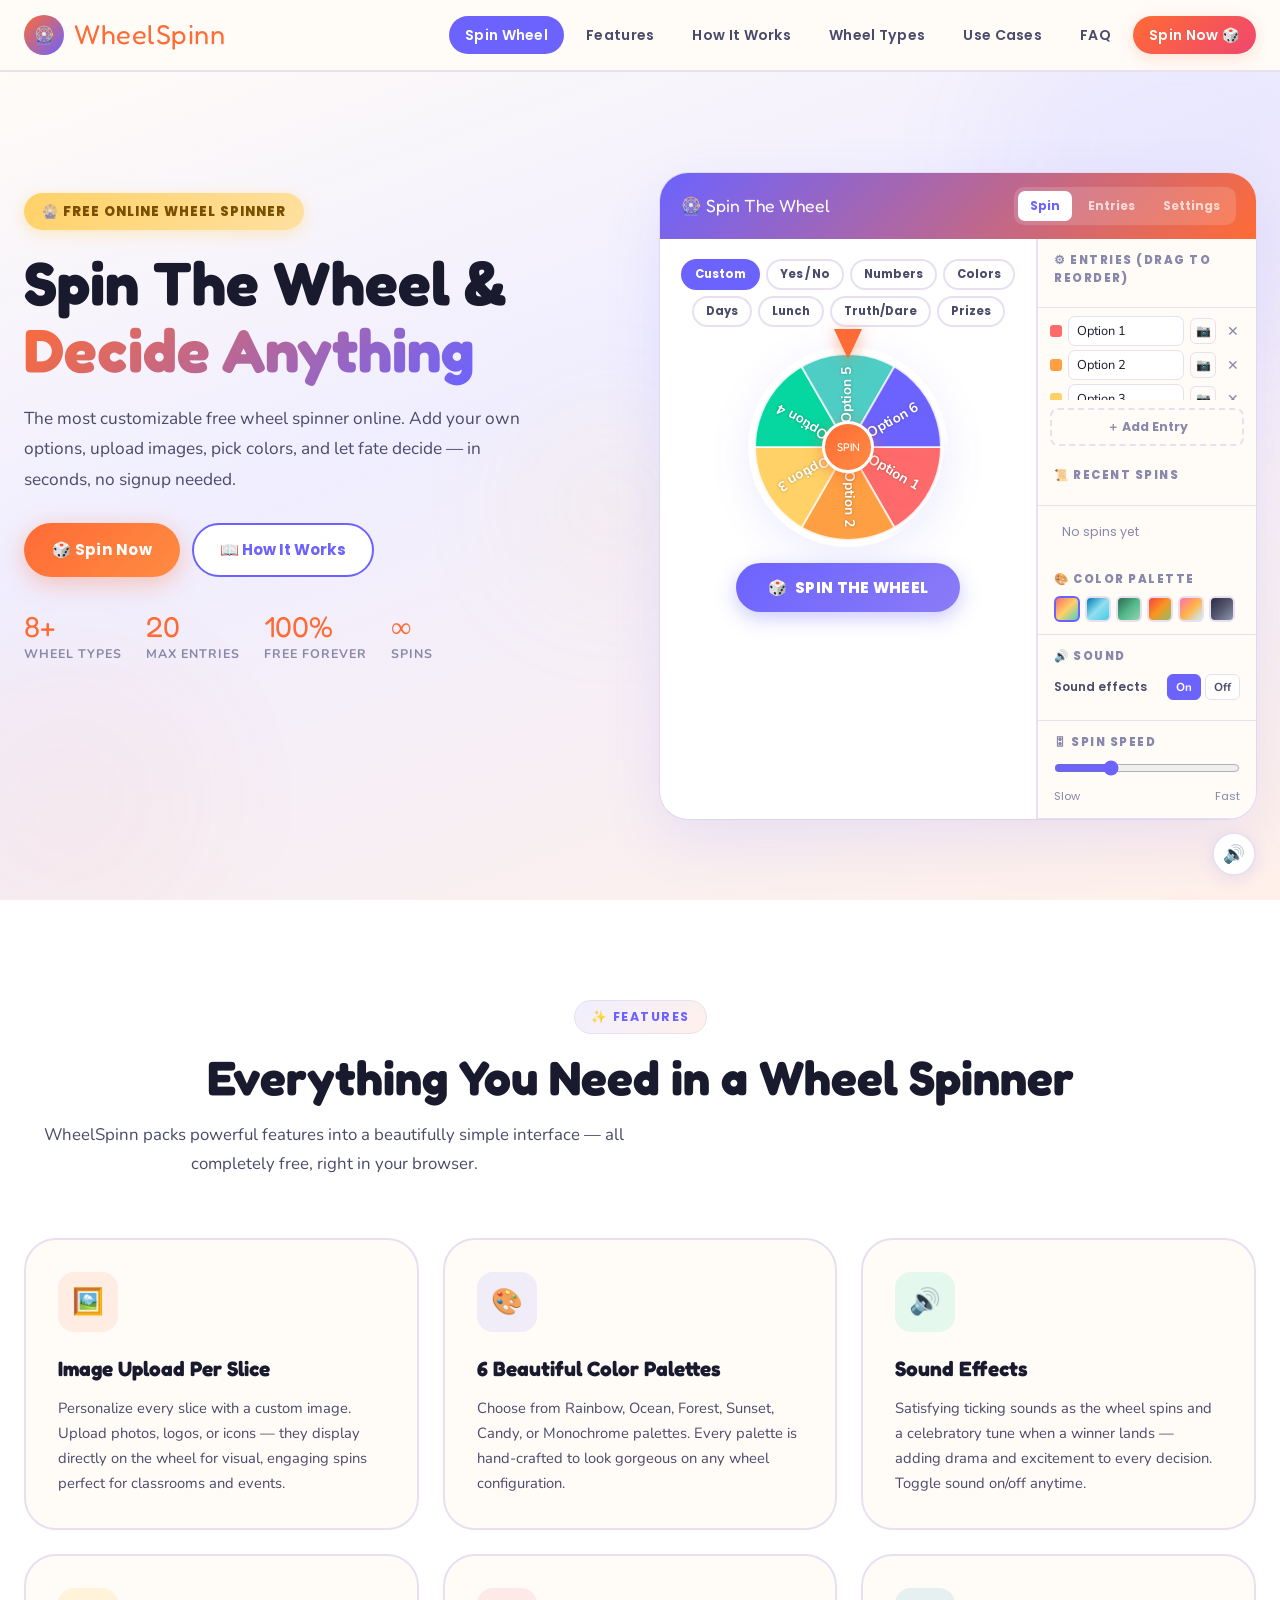
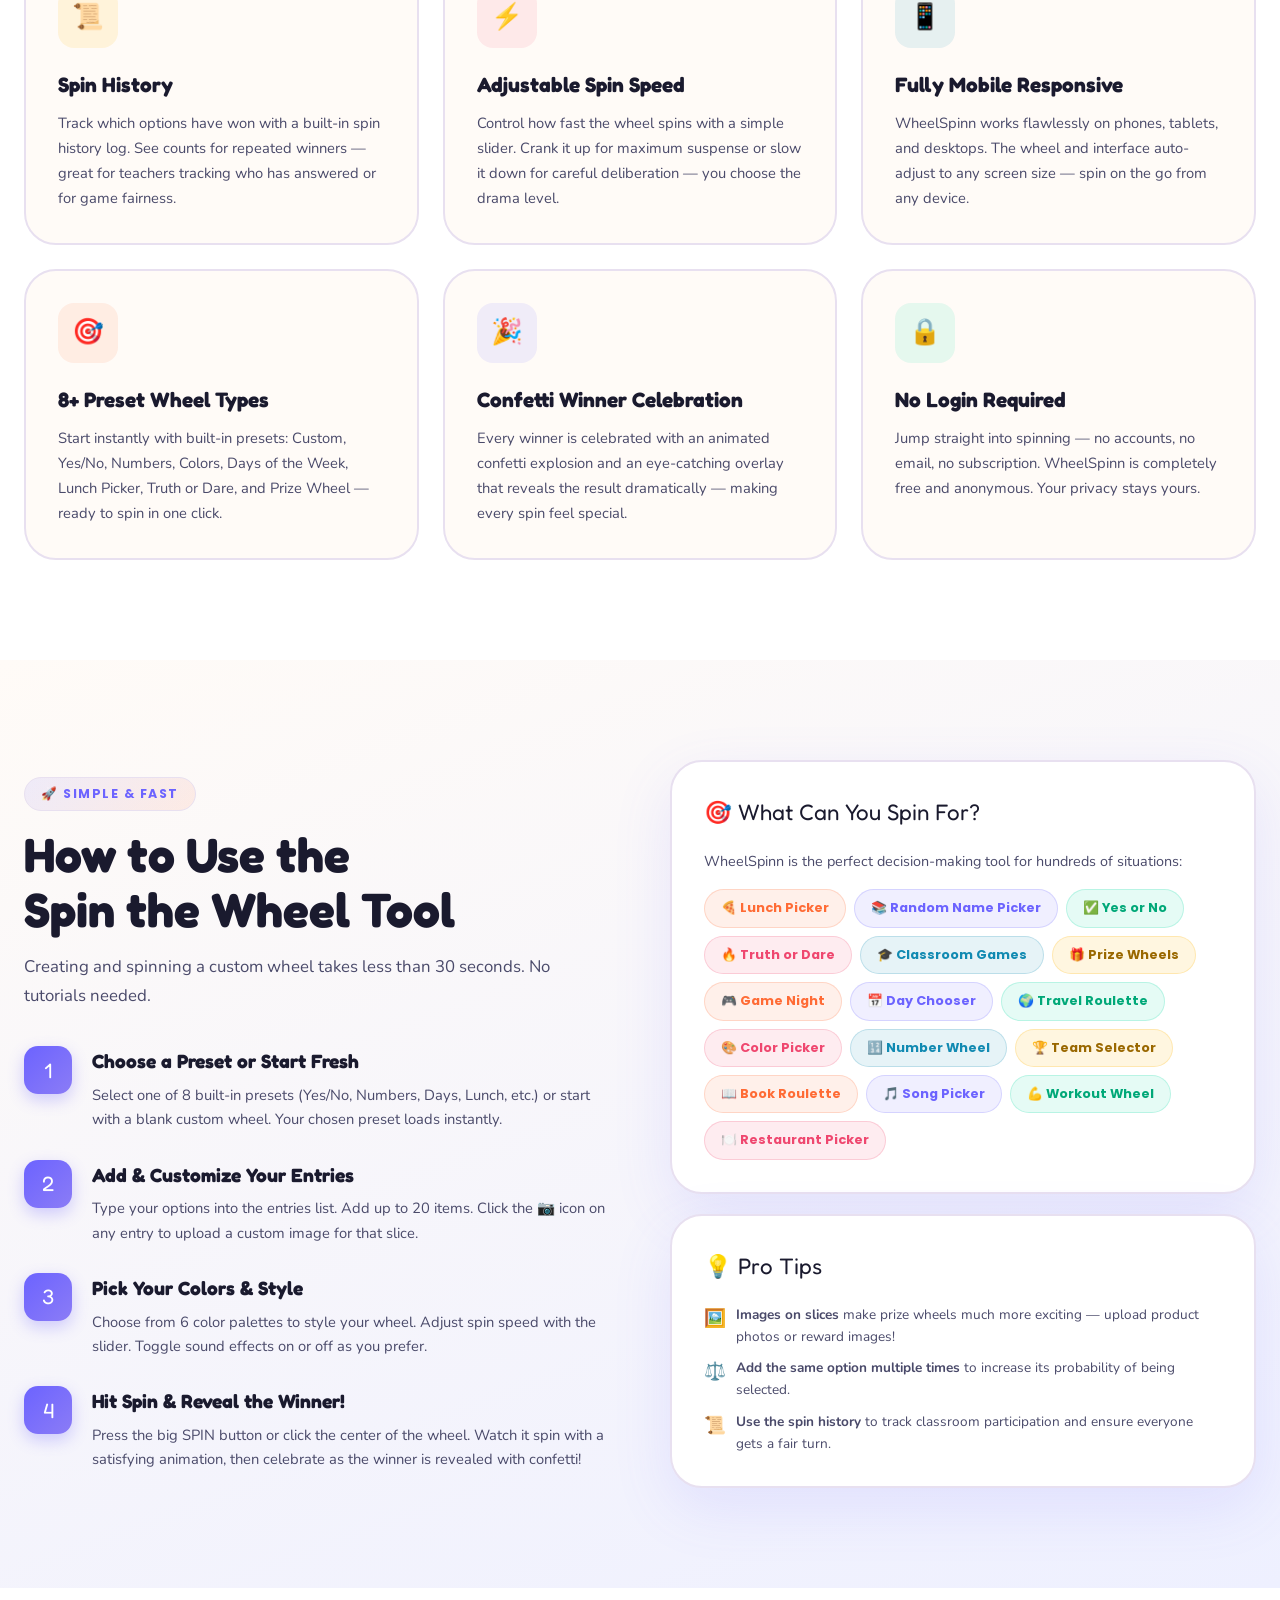
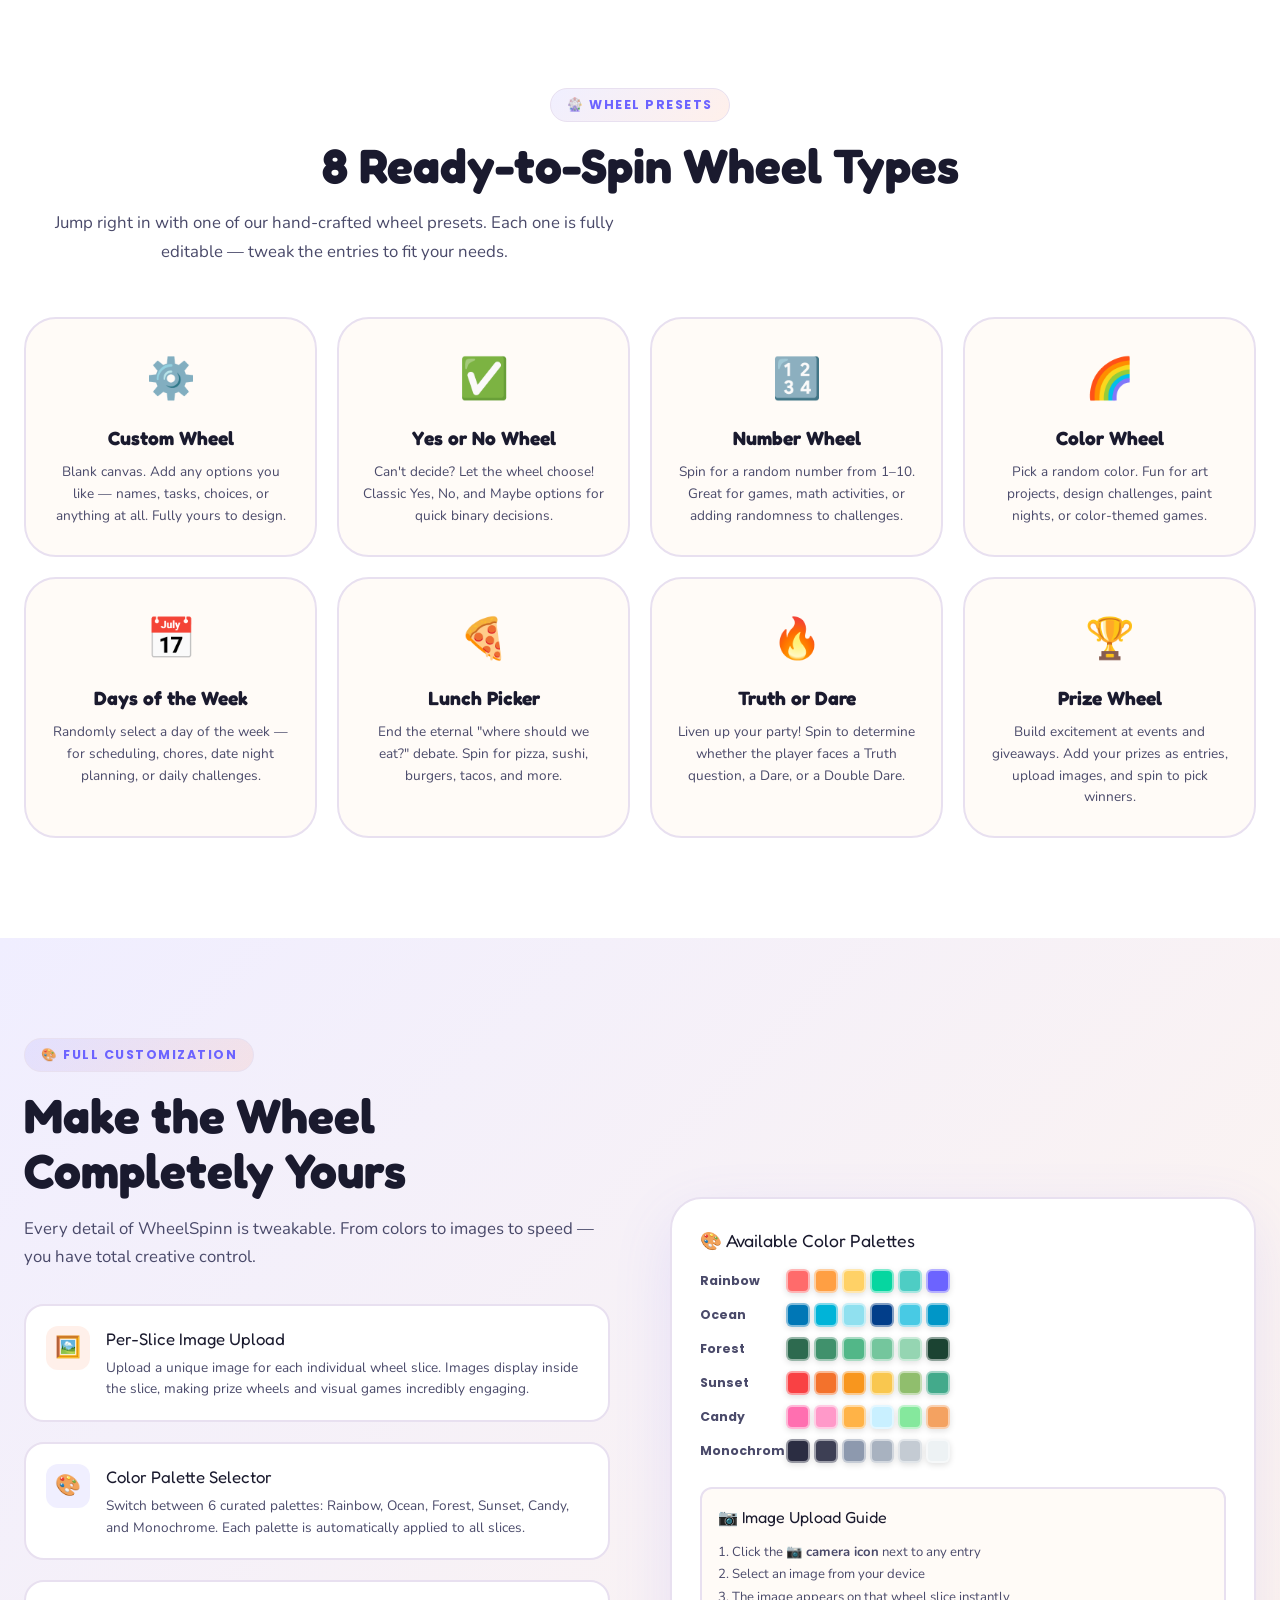
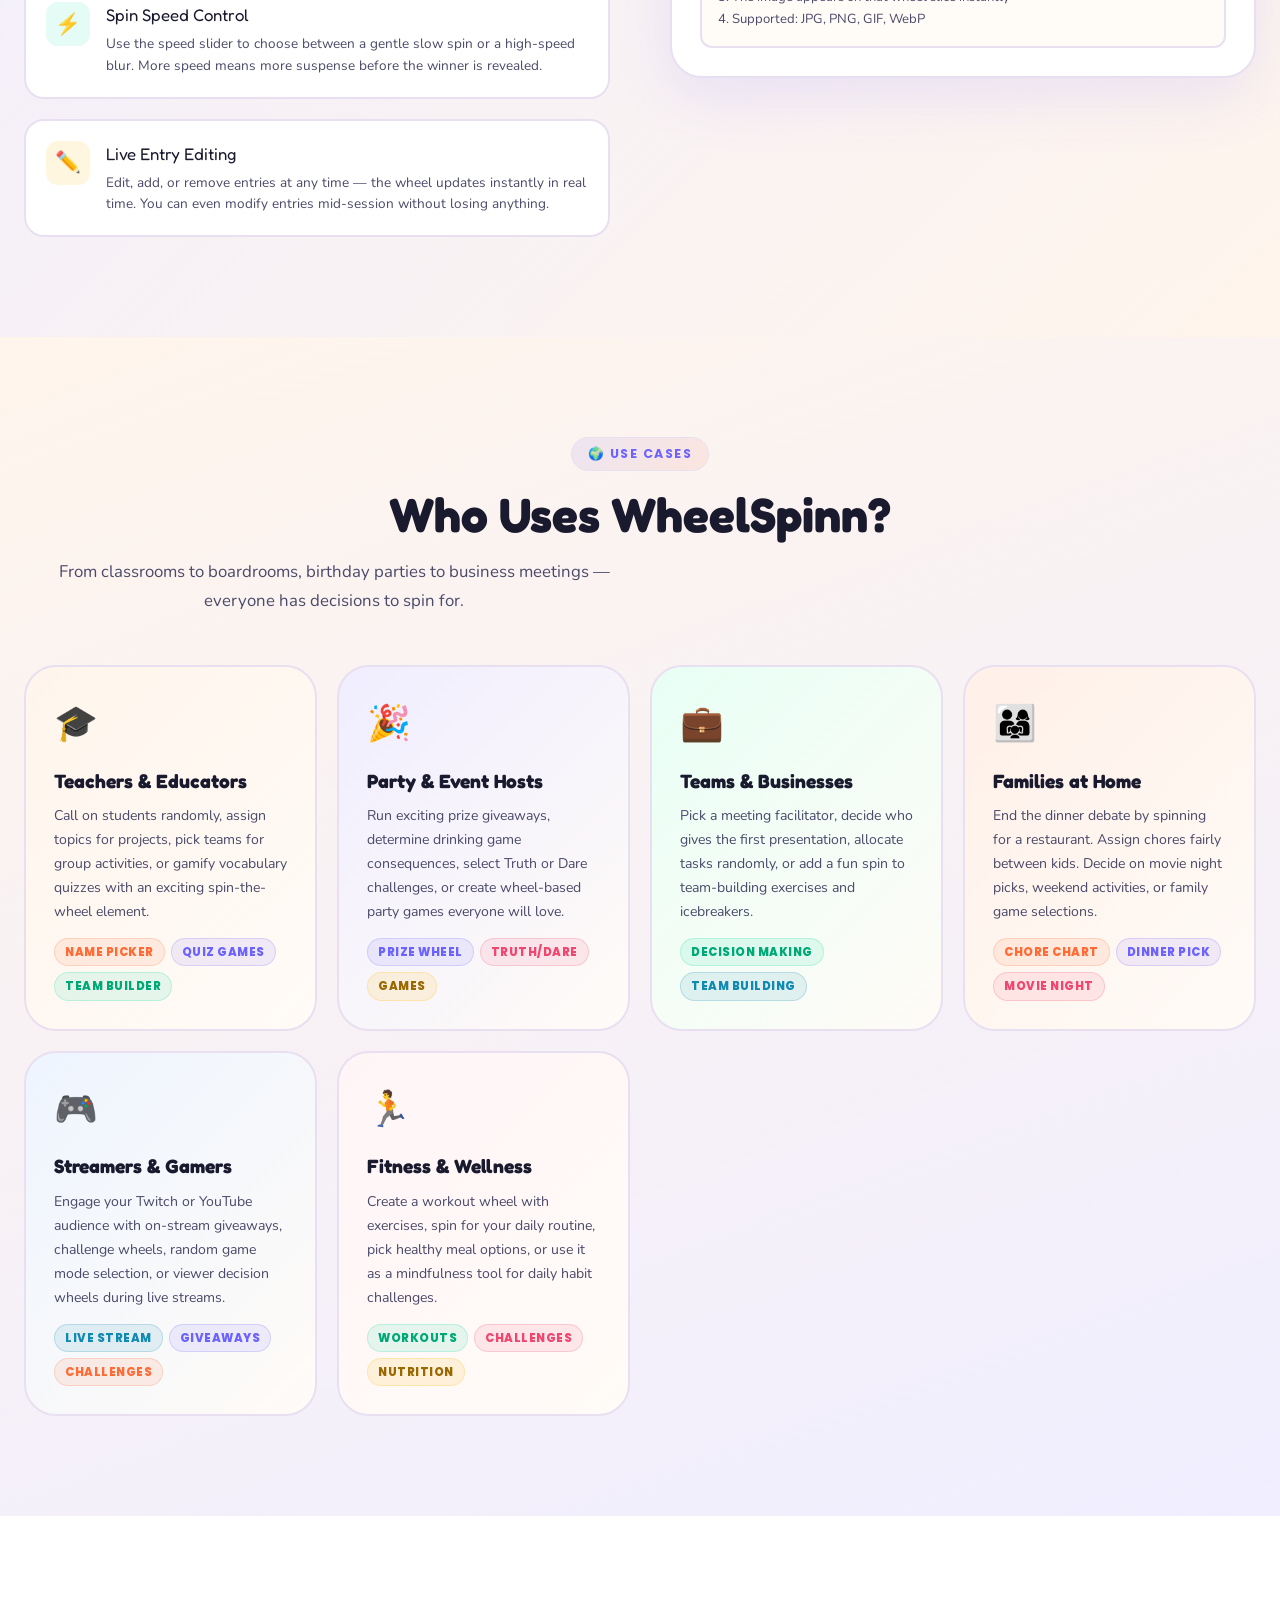
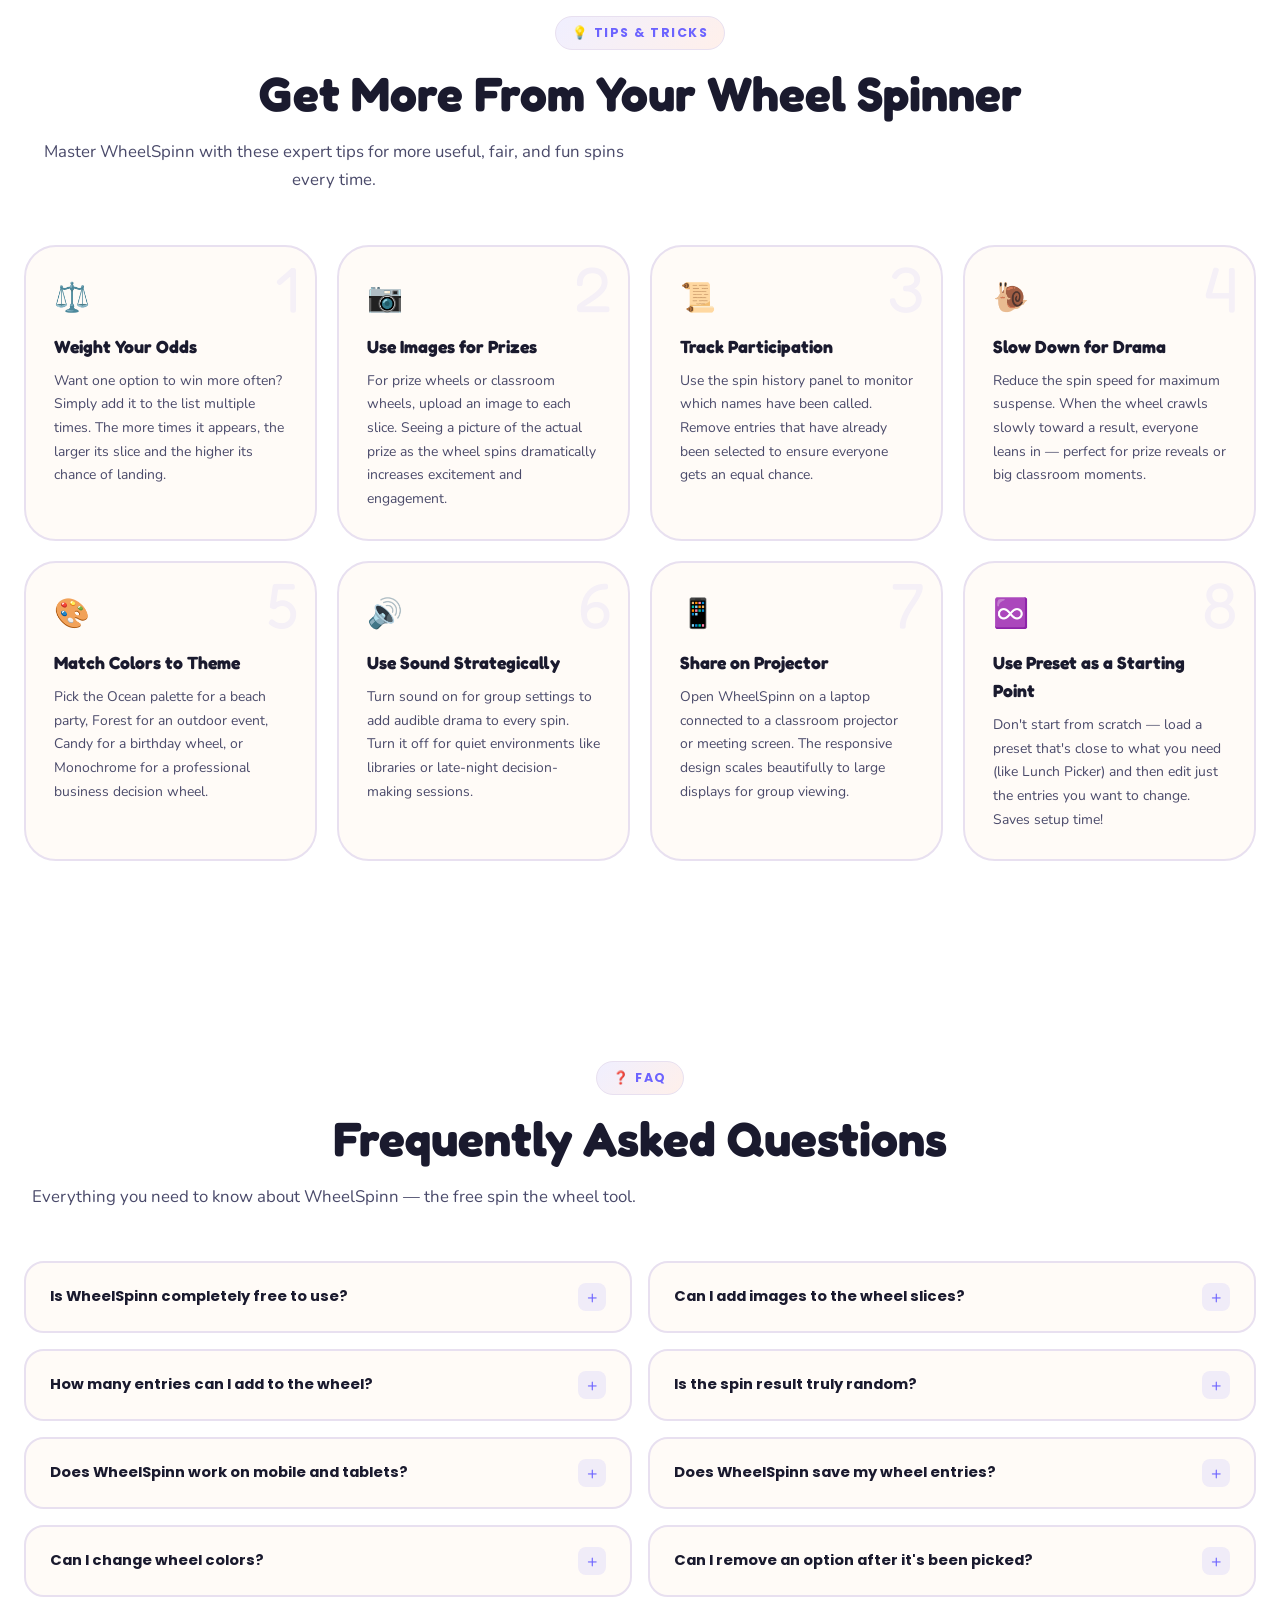
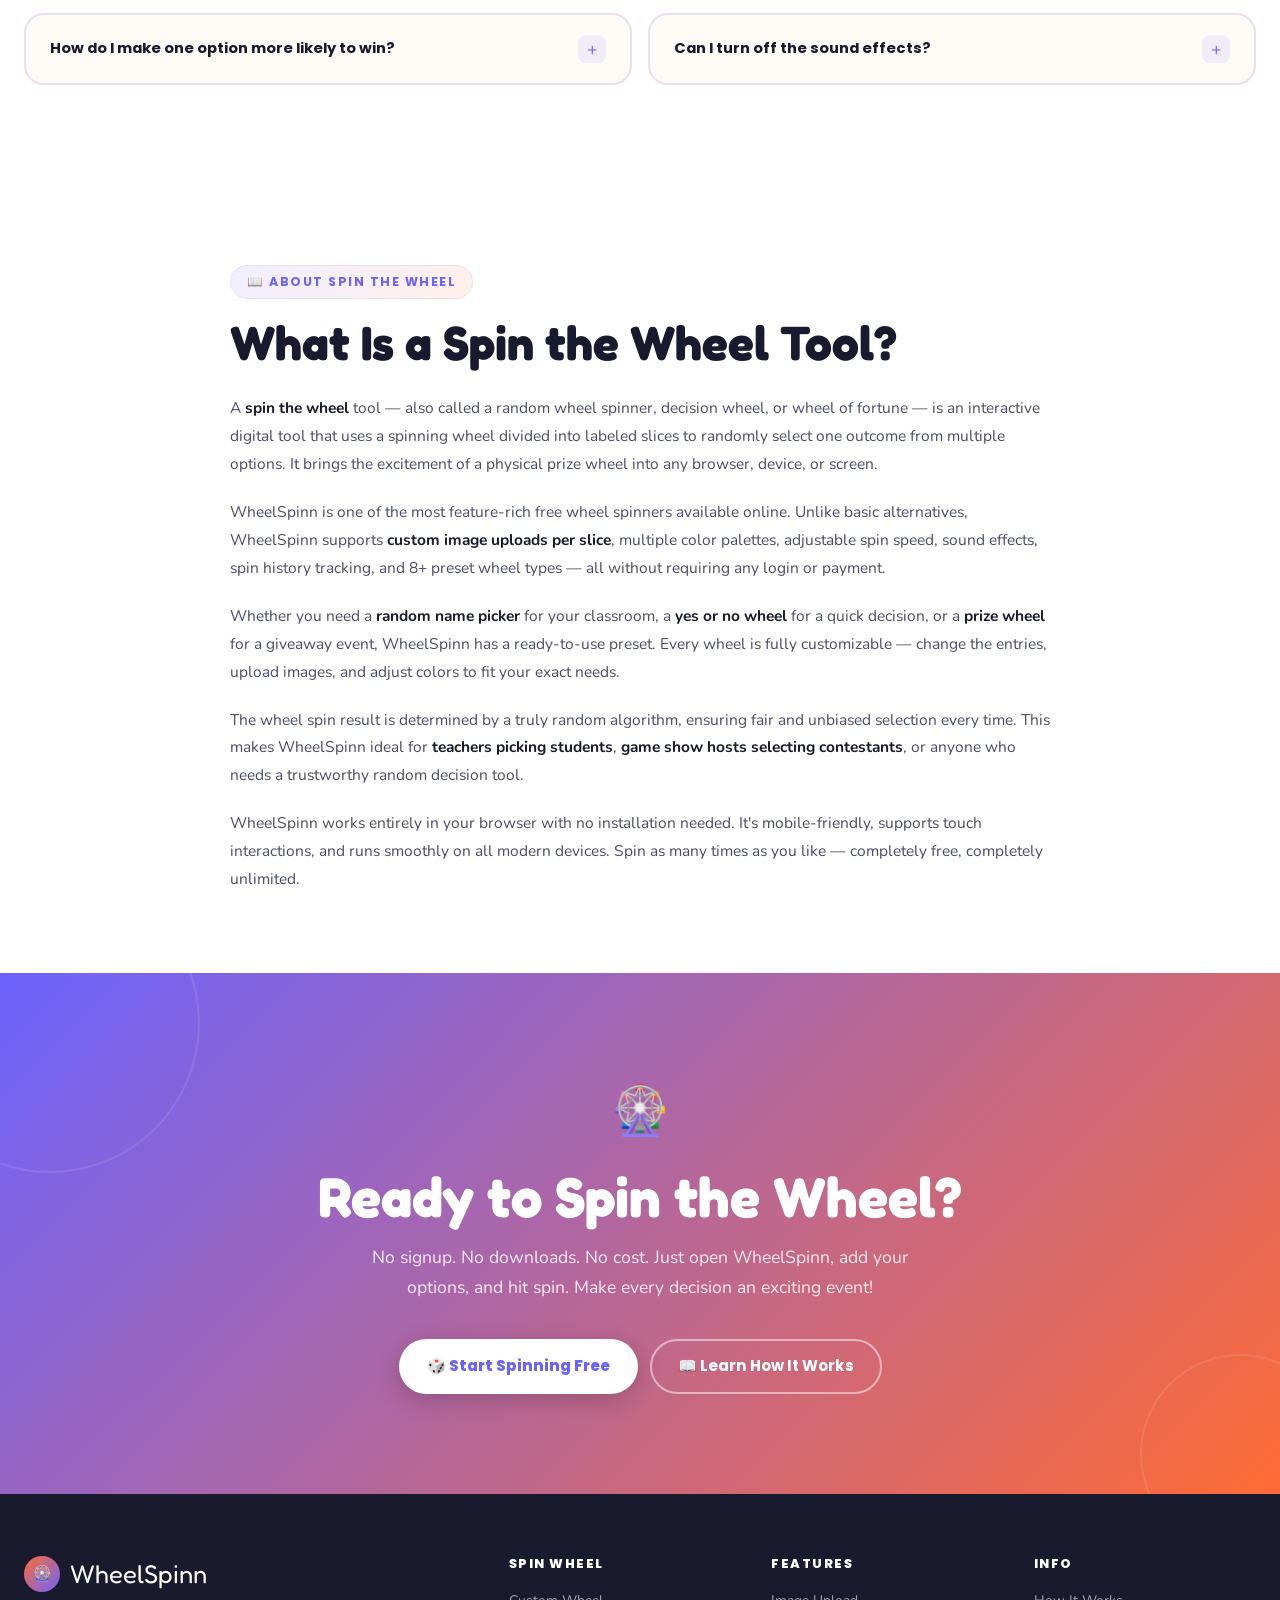
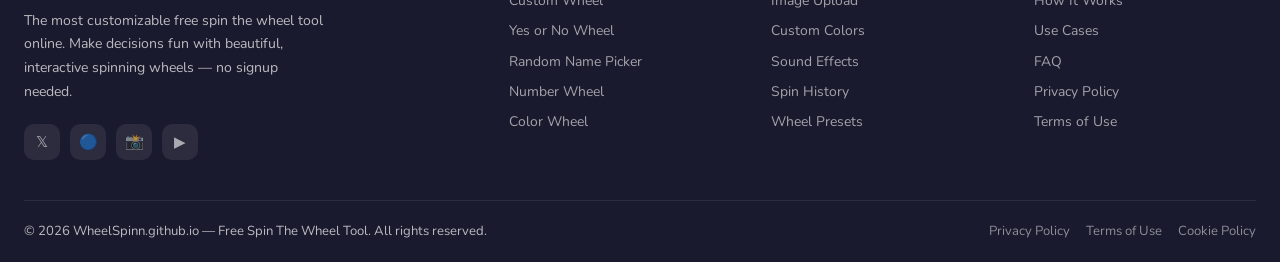
==== index.html @ 9c1e988e "Add files via upload" ====
<!DOCTYPE html>
<html lang="en">
<head>
  <meta charset="UTF-8">
  <meta name="viewport" content="width=device-width, initial-scale=1.0">
  <title>Spin The Wheel — Free Online Random Wheel Spinner | WheelSpinn</title>
  <meta name="description" content="WheelSpinn is a free, fully customizable spin the wheel tool. Create custom spinning wheels with images, colors, and sounds. Perfect for random name pickers, yes/no wheels, classroom activities, and decision-making.">
  <meta name="keywords" content="spin the wheel, wheel spinner, random wheel, name picker, yes or no wheel, random picker, spinning wheel, decision wheel, prize wheel, random name generator, wheel of fortune, spin wheel online free">
  <meta name="robots" content="index, follow">
  <meta name="author" content="WheelSpinn">
  <link rel="canonical" href="https://wheelspinn.github.io/">

  <!-- Open Graph -->
  <meta property="og:type" content="website">
  <meta property="og:url" content="https://wheelspinn.github.io/">
  <meta property="og:title" content="Spin The Wheel — Free Online Random Wheel Spinner">
  <meta property="og:description" content="Free customizable spin the wheel tool. Add names, options, images. Perfect for classroom games, prizes, decisions, and more!">
  <meta property="og:site_name" content="WheelSpinn">

  <!-- Twitter Card -->
  <meta name="twitter:card" content="summary_large_image">
  <meta name="twitter:title" content="Spin The Wheel — Free Online Random Wheel Spinner">
  <meta name="twitter:description" content="Free customizable spin the wheel tool. Add names, options, images. Perfect for classroom games, prizes, decisions, and more!">

  <!-- Schema Markup -->
  <script type="application/ld+json">
  {
    "@context": "https://schema.org",
    "@type": "WebApplication",
    "name": "WheelSpinn — Spin The Wheel",
    "url": "https://wheelspinn.github.io/",
    "description": "Free online customizable spin the wheel tool for random decisions, name picking, classroom games, and prize giveaways.",
    "applicationCategory": "UtilityApplication",
    "operatingSystem": "Any",
    "offers": {
      "@type": "Offer",
      "price": "0",
      "priceCurrency": "USD"
    },
    "featureList": [
      "Custom wheel entries",
      "Image upload for slices",
      "Multiple color palettes",
      "Sound effects",
      "Spin history",
      "Multiple wheel presets",
      "Mobile compatible",
      "No signup required"
    ],
    "browserRequirements": "Requires JavaScript",
    "screenshot": "https://wheelspinn.github.io/screenshot.png"
  }
  </script>
  <script type="application/ld+json">
  {
    "@context": "https://schema.org",
    "@type": "FAQPage",
    "mainEntity": [
      {
        "@type": "Question",
        "name": "Is WheelSpinn completely free to use?",
        "acceptedAnswer": {
          "@type": "Answer",
          "text": "Yes! WheelSpinn is 100% free with no sign-up, no downloads, and no hidden charges. Use it as many times as you like directly in your browser."
        }
      },
      {
        "@type": "Question",
        "name": "Can I add images to the wheel slices?",
        "acceptedAnswer": {
          "@type": "Answer",
          "text": "Absolutely. Each wheel slice supports a custom image upload. Click the camera icon next to any entry to upload a photo or icon that will appear on that slice."
        }
      },
      {
        "@type": "Question",
        "name": "How many entries can I add to the wheel?",
        "acceptedAnswer": {
          "@type": "Answer",
          "text": "You can add up to 20 entries per wheel. Each entry can have its own text label and image."
        }
      },
      {
        "@type": "Question",
        "name": "Is the spin result truly random?",
        "acceptedAnswer": {
          "@type": "Answer",
          "text": "Yes. WheelSpinn uses JavaScript's Math.random() function to select a winner each spin, ensuring fair and unbiased results every time."
        }
      },
      {
        "@type": "Question",
        "name": "Can I use WheelSpinn on mobile?",
        "acceptedAnswer": {
          "@type": "Answer",
          "text": "Yes, WheelSpinn is fully responsive and works great on smartphones and tablets as well as desktop browsers."
        }
      },
      {
        "@type": "Question",
        "name": "Does WheelSpinn save my wheel entries?",
        "acceptedAnswer": {
          "@type": "Answer",
          "text": "Your entries are kept for the current session. Refreshing the page resets to the default entries. We plan to add local storage saving soon."
        }
      }
    ]
  }
  </script>
  <script type="application/ld+json">
  {
    "@context": "https://schema.org",
    "@type": "Organization",
    "name": "WheelSpinn",
    "url": "https://wheelspinn.github.io/",
    "logo": "https://wheelspinn.github.io/favicon.ico",
    "sameAs": []
  }
  </script>

  <link rel="preconnect" href="https://fonts.googleapis.com">
  <link rel="preconnect" href="https://fonts.gstatic.com" crossorigin>
  <link rel="stylesheet" href="css/style.css">
</head>
<body>

<!-- ===== HEADER ===== -->
<header id="site-header"></header>

<!-- ===== MAIN ===== -->
<main>

  <!-- ═══════════════════════════════════════════════
       SECTION 1: HERO — Live Wheel Spinner App
  ══════════════════════════════════════════════════ -->
  <section id="hero" aria-label="Spin the Wheel Application">
    <!-- Background blobs -->
    <div class="blob" style="width:400px;height:400px;background:rgba(108,99,255,0.15);top:-100px;right:-100px;animation-duration:10s"></div>
    <div class="blob" style="width:300px;height:300px;background:rgba(255,107,53,0.12);bottom:-50px;left:-80px;animation-duration:12s;animation-delay:2s"></div>
    <div class="blob" style="width:200px;height:200px;background:rgba(255,209,102,0.2);top:40%;left:40%;animation-duration:9s;animation-delay:1s"></div>

    <div class="hero-inner">
      <!-- Left: Text -->
      <div class="hero-text">
        <div class="hero-badge">🎡 Free Online Wheel Spinner</div>
        <h1 class="hero-title">
          Spin The Wheel &<br>
          <span>Decide Anything</span>
        </h1>
        <p class="hero-desc">
          The most customizable free wheel spinner online. Add your own options, upload images, pick colors, and let fate decide — in seconds, no signup needed.
        </p>
        <div class="hero-btns">
          <a href="#hero" class="btn-primary" onclick="document.getElementById('spin-btn').click();return false;">
            🎲 Spin Now
          </a>
          <a href="#how-it-works" class="btn-secondary">
            📖 How It Works
          </a>
        </div>
        <div class="hero-stats">
          <div class="stat-item">
            <div class="stat-num">8+</div>
            <div class="stat-label">Wheel Types</div>
          </div>
          <div class="stat-item">
            <div class="stat-num">20</div>
            <div class="stat-label">Max Entries</div>
          </div>
          <div class="stat-item">
            <div class="stat-num">100%</div>
            <div class="stat-label">Free Forever</div>
          </div>
          <div class="stat-item">
            <div class="stat-num">∞</div>
            <div class="stat-label">Spins</div>
          </div>
        </div>
      </div>

      <!-- Right: Wheel App -->
      <div class="hero-app" style="position:relative">
        <div id="wheel-app"></div>
      </div>
    </div>
  </section>

  <!-- ═══════════════════════════════════════════════
       SECTION 2: FEATURES
  ══════════════════════════════════════════════════ -->
  <section id="features" aria-labelledby="features-title">
    <div class="container">
      <div class="features-header">
        <div class="section-label">✨ Features</div>
        <h2 class="section-title" id="features-title">Everything You Need in a Wheel Spinner</h2>
        <p class="section-sub">WheelSpinn packs powerful features into a beautifully simple interface — all completely free, right in your browser.</p>
      </div>

      <div class="features-grid">
        <div class="feature-card reveal">
          <div class="feature-icon" style="background:rgba(255,107,53,0.1)">🖼️</div>
          <h3 class="feature-title">Image Upload Per Slice</h3>
          <p class="feature-desc">Personalize every slice with a custom image. Upload photos, logos, or icons — they display directly on the wheel for visual, engaging spins perfect for classrooms and events.</p>
        </div>
        <div class="feature-card reveal" style="transition-delay:0.08s">
          <div class="feature-icon" style="background:rgba(108,99,255,0.1)">🎨</div>
          <h3 class="feature-title">6 Beautiful Color Palettes</h3>
          <p class="feature-desc">Choose from Rainbow, Ocean, Forest, Sunset, Candy, or Monochrome palettes. Every palette is hand-crafted to look gorgeous on any wheel configuration.</p>
        </div>
        <div class="feature-card reveal" style="transition-delay:0.16s">
          <div class="feature-icon" style="background:rgba(6,214,160,0.1)">🔊</div>
          <h3 class="feature-title">Sound Effects</h3>
          <p class="feature-desc">Satisfying ticking sounds as the wheel spins and a celebratory tune when a winner lands — adding drama and excitement to every decision. Toggle sound on/off anytime.</p>
        </div>
        <div class="feature-card reveal" style="transition-delay:0.24s">
          <div class="feature-icon" style="background:rgba(255,209,102,0.2)">📜</div>
          <h3 class="feature-title">Spin History</h3>
          <p class="feature-desc">Track which options have won with a built-in spin history log. See counts for repeated winners — great for teachers tracking who has answered or for game fairness.</p>
        </div>
        <div class="feature-card reveal" style="transition-delay:0.32s">
          <div class="feature-icon" style="background:rgba(239,71,111,0.1)">⚡</div>
          <h3 class="feature-title">Adjustable Spin Speed</h3>
          <p class="feature-desc">Control how fast the wheel spins with a simple slider. Crank it up for maximum suspense or slow it down for careful deliberation — you choose the drama level.</p>
        </div>
        <div class="feature-card reveal" style="transition-delay:0.40s">
          <div class="feature-icon" style="background:rgba(17,138,178,0.1)">📱</div>
          <h3 class="feature-title">Fully Mobile Responsive</h3>
          <p class="feature-desc">WheelSpinn works flawlessly on phones, tablets, and desktops. The wheel and interface auto-adjust to any screen size — spin on the go from any device.</p>
        </div>
        <div class="feature-card reveal" style="transition-delay:0.48s">
          <div class="feature-icon" style="background:rgba(255,107,53,0.1)">🎯</div>
          <h3 class="feature-title">8+ Preset Wheel Types</h3>
          <p class="feature-desc">Start instantly with built-in presets: Custom, Yes/No, Numbers, Colors, Days of the Week, Lunch Picker, Truth or Dare, and Prize Wheel — ready to spin in one click.</p>
        </div>
        <div class="feature-card reveal" style="transition-delay:0.56s">
          <div class="feature-icon" style="background:rgba(108,99,255,0.1)">🎉</div>
          <h3 class="feature-title">Confetti Winner Celebration</h3>
          <p class="feature-desc">Every winner is celebrated with an animated confetti explosion and an eye-catching overlay that reveals the result dramatically — making every spin feel special.</p>
        </div>
        <div class="feature-card reveal" style="transition-delay:0.64s">
          <div class="feature-icon" style="background:rgba(6,214,160,0.1)">🔒</div>
          <h3 class="feature-title">No Login Required</h3>
          <p class="feature-desc">Jump straight into spinning — no accounts, no email, no subscription. WheelSpinn is completely free and anonymous. Your privacy stays yours.</p>
        </div>
      </div>
    </div>
  </section>

  <!-- ═══════════════════════════════════════════════
       SECTION 3: HOW IT WORKS
  ══════════════════════════════════════════════════ -->
  <section id="how-it-works" aria-labelledby="how-title">
    <div class="container">
      <div class="how-inner">
        <div>
          <div class="section-label">🚀 Simple & Fast</div>
          <h2 class="section-title" id="how-title">How to Use the<br>Spin the Wheel Tool</h2>
          <p class="section-sub" style="margin-bottom:36px">Creating and spinning a custom wheel takes less than 30 seconds. No tutorials needed.</p>

          <div class="steps-list">
            <div class="step-item reveal">
              <div class="step-num">1</div>
              <div class="step-content">
                <h3 class="step-title">Choose a Preset or Start Fresh</h3>
                <p class="step-desc">Select one of 8 built-in presets (Yes/No, Numbers, Days, Lunch, etc.) or start with a blank custom wheel. Your chosen preset loads instantly.</p>
              </div>
            </div>
            <div class="step-item reveal" style="transition-delay:0.1s">
              <div class="step-num">2</div>
              <div class="step-content">
                <h3 class="step-title">Add & Customize Your Entries</h3>
                <p class="step-desc">Type your options into the entries list. Add up to 20 items. Click the 📷 icon on any entry to upload a custom image for that slice.</p>
              </div>
            </div>
            <div class="step-item reveal" style="transition-delay:0.2s">
              <div class="step-num">3</div>
              <div class="step-content">
                <h3 class="step-title">Pick Your Colors & Style</h3>
                <p class="step-desc">Choose from 6 color palettes to style your wheel. Adjust spin speed with the slider. Toggle sound effects on or off as you prefer.</p>
              </div>
            </div>
            <div class="step-item reveal" style="transition-delay:0.3s">
              <div class="step-num">4</div>
              <div class="step-content">
                <h3 class="step-title">Hit Spin & Reveal the Winner!</h3>
                <p class="step-desc">Press the big SPIN button or click the center of the wheel. Watch it spin with a satisfying animation, then celebrate as the winner is revealed with confetti!</p>
              </div>
            </div>
          </div>
        </div>

        <div class="how-visual reveal">
          <div class="how-card">
            <div class="how-card-title">🎯 What Can You Spin For?</div>
            <p style="color:var(--text2);font-size:0.9rem;margin-bottom:16px;line-height:1.6">WheelSpinn is the perfect decision-making tool for hundreds of situations:</p>
            <div class="use-case-chips">
              <span class="chip chip-orange">🍕 Lunch Picker</span>
              <span class="chip chip-purple">📚 Random Name Picker</span>
              <span class="chip chip-green">✅ Yes or No</span>
              <span class="chip chip-red">🔥 Truth or Dare</span>
              <span class="chip chip-blue">🎓 Classroom Games</span>
              <span class="chip chip-yellow">🎁 Prize Wheels</span>
              <span class="chip chip-orange">🎮 Game Night</span>
              <span class="chip chip-purple">📅 Day Chooser</span>
              <span class="chip chip-green">🌍 Travel Roulette</span>
              <span class="chip chip-red">🎨 Color Picker</span>
              <span class="chip chip-blue">🔢 Number Wheel</span>
              <span class="chip chip-yellow">🏆 Team Selector</span>
              <span class="chip chip-orange">📖 Book Roulette</span>
              <span class="chip chip-purple">🎵 Song Picker</span>
              <span class="chip chip-green">💪 Workout Wheel</span>
              <span class="chip chip-red">🍽️ Restaurant Picker</span>
            </div>
          </div>

          <div class="how-card" style="margin-top:20px">
            <div class="how-card-title">💡 Pro Tips</div>
            <div style="display:flex;flex-direction:column;gap:10px">
              <div style="display:flex;gap:10px;align-items:flex-start">
                <span style="font-size:1.1rem">🖼️</span>
                <p style="font-size:0.85rem;color:var(--text2);line-height:1.6"><strong>Images on slices</strong> make prize wheels much more exciting — upload product photos or reward images!</p>
              </div>
              <div style="display:flex;gap:10px;align-items:flex-start">
                <span style="font-size:1.1rem">⚖️</span>
                <p style="font-size:0.85rem;color:var(--text2);line-height:1.6"><strong>Add the same option multiple times</strong> to increase its probability of being selected.</p>
              </div>
              <div style="display:flex;gap:10px;align-items:flex-start">
                <span style="font-size:1.1rem">📜</span>
                <p style="font-size:0.85rem;color:var(--text2);line-height:1.6"><strong>Use the spin history</strong> to track classroom participation and ensure everyone gets a fair turn.</p>
              </div>
            </div>
          </div>
        </div>
      </div>
    </div>
  </section>

  <!-- ═══════════════════════════════════════════════
       SECTION 4: WHEEL TYPES
  ══════════════════════════════════════════════════ -->
  <section id="wheel-types-section" aria-labelledby="wt-title">
    <div class="container">
      <div style="text-align:center;margin-bottom:50px">
        <div class="section-label">🎡 Wheel Presets</div>
        <h2 class="section-title" id="wt-title">8 Ready-to-Spin Wheel Types</h2>
        <p class="section-sub">Jump right in with one of our hand-crafted wheel presets. Each one is fully editable — tweak the entries to fit your needs.</p>
      </div>

      <div class="wheel-types-grid">
        <div class="wheel-type-card reveal" onclick="document.querySelector('[data-preset=custom]').click();window.scrollTo({top:0,behavior:'smooth'})">
          <div class="wt-emoji">⚙️</div>
          <h3 class="wt-name">Custom Wheel</h3>
          <p class="wt-desc">Blank canvas. Add any options you like — names, tasks, choices, or anything at all. Fully yours to design.</p>
        </div>
        <div class="wheel-type-card reveal" style="transition-delay:.07s" onclick="document.querySelector('[data-preset=yesno]').click();window.scrollTo({top:0,behavior:'smooth'})">
          <div class="wt-emoji">✅</div>
          <h3 class="wt-name">Yes or No Wheel</h3>
          <p class="wt-desc">Can't decide? Let the wheel choose! Classic Yes, No, and Maybe options for quick binary decisions.</p>
        </div>
        <div class="wheel-type-card reveal" style="transition-delay:.14s" onclick="document.querySelector('[data-preset=numbers]').click();window.scrollTo({top:0,behavior:'smooth'})">
          <div class="wt-emoji">🔢</div>
          <h3 class="wt-name">Number Wheel</h3>
          <p class="wt-desc">Spin for a random number from 1–10. Great for games, math activities, or adding randomness to challenges.</p>
        </div>
        <div class="wheel-type-card reveal" style="transition-delay:.21s" onclick="document.querySelector('[data-preset=colors]').click();window.scrollTo({top:0,behavior:'smooth'})">
          <div class="wt-emoji">🌈</div>
          <h3 class="wt-name">Color Wheel</h3>
          <p class="wt-desc">Pick a random color. Fun for art projects, design challenges, paint nights, or color-themed games.</p>
        </div>
        <div class="wheel-type-card reveal" style="transition-delay:.28s" onclick="document.querySelector('[data-preset=days]').click();window.scrollTo({top:0,behavior:'smooth'})">
          <div class="wt-emoji">📅</div>
          <h3 class="wt-name">Days of the Week</h3>
          <p class="wt-desc">Randomly select a day of the week — for scheduling, chores, date night planning, or daily challenges.</p>
        </div>
        <div class="wheel-type-card reveal" style="transition-delay:.35s" onclick="document.querySelector('[data-preset=lunch]').click();window.scrollTo({top:0,behavior:'smooth'})">
          <div class="wt-emoji">🍕</div>
          <h3 class="wt-name">Lunch Picker</h3>
          <p class="wt-desc">End the eternal "where should we eat?" debate. Spin for pizza, sushi, burgers, tacos, and more.</p>
        </div>
        <div class="wheel-type-card reveal" style="transition-delay:.42s" onclick="document.querySelector('[data-preset=truth]').click();window.scrollTo({top:0,behavior:'smooth'})">
          <div class="wt-emoji">🔥</div>
          <h3 class="wt-name">Truth or Dare</h3>
          <p class="wt-desc">Liven up your party! Spin to determine whether the player faces a Truth question, a Dare, or a Double Dare.</p>
        </div>
        <div class="wheel-type-card reveal" style="transition-delay:.49s" onclick="document.querySelector('[data-preset=prizes]').click();window.scrollTo({top:0,behavior:'smooth'})">
          <div class="wt-emoji">🏆</div>
          <h3 class="wt-name">Prize Wheel</h3>
          <p class="wt-desc">Build excitement at events and giveaways. Add your prizes as entries, upload images, and spin to pick winners.</p>
        </div>
      </div>
    </div>
  </section>

  <!-- ═══════════════════════════════════════════════
       SECTION 5: CUSTOMIZATION
  ══════════════════════════════════════════════════ -->
  <section id="customization" aria-labelledby="custom-title">
    <div class="container">
      <div class="custom-grid">
        <div>
          <div class="section-label">🎨 Full Customization</div>
          <h2 class="section-title" id="custom-title">Make the Wheel<br>Completely Yours</h2>
          <p class="section-sub" style="margin-bottom:32px">Every detail of WheelSpinn is tweakable. From colors to images to speed — you have total creative control.</p>

          <div class="custom-features">
            <div class="custom-feature reveal">
              <div class="cf-icon" style="background:rgba(255,107,53,0.1)">🖼️</div>
              <div>
                <div class="cf-title">Per-Slice Image Upload</div>
                <p class="cf-desc">Upload a unique image for each individual wheel slice. Images display inside the slice, making prize wheels and visual games incredibly engaging.</p>
              </div>
            </div>
            <div class="custom-feature reveal" style="transition-delay:0.1s">
              <div class="cf-icon" style="background:rgba(108,99,255,0.1)">🎨</div>
              <div>
                <div class="cf-title">Color Palette Selector</div>
                <p class="cf-desc">Switch between 6 curated palettes: Rainbow, Ocean, Forest, Sunset, Candy, and Monochrome. Each palette is automatically applied to all slices.</p>
              </div>
            </div>
            <div class="custom-feature reveal" style="transition-delay:0.2s">
              <div class="cf-icon" style="background:rgba(6,214,160,0.1)">⚡</div>
              <div>
                <div class="cf-title">Spin Speed Control</div>
                <p class="cf-desc">Use the speed slider to choose between a gentle slow spin or a high-speed blur. More speed means more suspense before the winner is revealed.</p>
              </div>
            </div>
            <div class="custom-feature reveal" style="transition-delay:0.3s">
              <div class="cf-icon" style="background:rgba(255,209,102,0.2)">✏️</div>
              <div>
                <div class="cf-title">Live Entry Editing</div>
                <p class="cf-desc">Edit, add, or remove entries at any time — the wheel updates instantly in real time. You can even modify entries mid-session without losing anything.</p>
              </div>
            </div>
          </div>
        </div>

        <div class="custom-demo reveal">
          <div class="palette-title">🎨 Available Color Palettes</div>
          <div class="palettes">
            <div class="palette-row">
              <span class="palette-name">Rainbow</span>
              <div class="palette-swatches">
                <div class="swatch" style="background:#FF6B6B"></div>
                <div class="swatch" style="background:#FF9F43"></div>
                <div class="swatch" style="background:#FFD166"></div>
                <div class="swatch" style="background:#06D6A0"></div>
                <div class="swatch" style="background:#4ECDC4"></div>
                <div class="swatch" style="background:#6C63FF"></div>
              </div>
            </div>
            <div class="palette-row">
              <span class="palette-name">Ocean</span>
              <div class="palette-swatches">
                <div class="swatch" style="background:#0077B6"></div>
                <div class="swatch" style="background:#00B4D8"></div>
                <div class="swatch" style="background:#90E0EF"></div>
                <div class="swatch" style="background:#023E8A"></div>
                <div class="swatch" style="background:#48CAE4"></div>
                <div class="swatch" style="background:#0096C7"></div>
              </div>
            </div>
            <div class="palette-row">
              <span class="palette-name">Forest</span>
              <div class="palette-swatches">
                <div class="swatch" style="background:#2D6A4F"></div>
                <div class="swatch" style="background:#40916C"></div>
                <div class="swatch" style="background:#52B788"></div>
                <div class="swatch" style="background:#74C69D"></div>
                <div class="swatch" style="background:#95D5B2"></div>
                <div class="swatch" style="background:#1B4332"></div>
              </div>
            </div>
            <div class="palette-row">
              <span class="palette-name">Sunset</span>
              <div class="palette-swatches">
                <div class="swatch" style="background:#F94144"></div>
                <div class="swatch" style="background:#F3722C"></div>
                <div class="swatch" style="background:#F8961E"></div>
                <div class="swatch" style="background:#F9C74F"></div>
                <div class="swatch" style="background:#90BE6D"></div>
                <div class="swatch" style="background:#43AA8B"></div>
              </div>
            </div>
            <div class="palette-row">
              <span class="palette-name">Candy</span>
              <div class="palette-swatches">
                <div class="swatch" style="background:#FF6FB0"></div>
                <div class="swatch" style="background:#FF99C9"></div>
                <div class="swatch" style="background:#FFB347"></div>
                <div class="swatch" style="background:#C9F0FF"></div>
                <div class="swatch" style="background:#85E89D"></div>
                <div class="swatch" style="background:#F4A261"></div>
              </div>
            </div>
            <div class="palette-row">
              <span class="palette-name">Monochrome</span>
              <div class="palette-swatches">
                <div class="swatch" style="background:#2B2D42"></div>
                <div class="swatch" style="background:#3D3F54"></div>
                <div class="swatch" style="background:#8D99AE"></div>
                <div class="swatch" style="background:#A8B2C0"></div>
                <div class="swatch" style="background:#C4CBD3"></div>
                <div class="swatch" style="background:#EDF2F4"></div>
              </div>
            </div>
          </div>

          <div style="margin-top:24px;padding:16px;background:var(--bg);border-radius:var(--radius-sm);border:2px solid var(--border)">
            <div style="font-family:var(--font-display);font-size:1rem;margin-bottom:10px">📷 Image Upload Guide</div>
            <div style="font-size:0.82rem;color:var(--text2);line-height:1.7">
              1. Click the <strong>📷 camera icon</strong> next to any entry<br>
              2. Select an image from your device<br>
              3. The image appears on that wheel slice instantly<br>
              4. Supported: JPG, PNG, GIF, WebP
            </div>
          </div>
        </div>
      </div>
    </div>
  </section>

  <!-- ═══════════════════════════════════════════════
       SECTION 6: USE CASES
  ══════════════════════════════════════════════════ -->
  <section id="use-cases" aria-labelledby="uc-title">
    <div class="container">
      <div style="text-align:center;margin-bottom:10px">
        <div class="section-label">🌍 Use Cases</div>
        <h2 class="section-title" id="uc-title">Who Uses WheelSpinn?</h2>
        <p class="section-sub">From classrooms to boardrooms, birthday parties to business meetings — everyone has decisions to spin for.</p>
      </div>

      <div class="use-cases-grid">
        <div class="use-case-card reveal" style="background:linear-gradient(135deg,#FFF5EC,#FFFBF7)">
          <div class="uc-icon">🎓</div>
          <h3 class="uc-title">Teachers & Educators</h3>
          <p class="uc-desc">Call on students randomly, assign topics for projects, pick teams for group activities, or gamify vocabulary quizzes with an exciting spin-the-wheel element.</p>
          <div class="uc-tags">
            <span class="uc-tag chip-orange">Name Picker</span>
            <span class="uc-tag chip-purple">Quiz Games</span>
            <span class="uc-tag chip-green">Team Builder</span>
          </div>
        </div>
        <div class="use-case-card reveal" style="transition-delay:.07s;background:linear-gradient(135deg,#F0EEFF,#FFFBF7)">
          <div class="uc-icon">🎉</div>
          <h3 class="uc-title">Party & Event Hosts</h3>
          <p class="uc-desc">Run exciting prize giveaways, determine drinking game consequences, select Truth or Dare challenges, or create wheel-based party games everyone will love.</p>
          <div class="uc-tags">
            <span class="uc-tag chip-purple">Prize Wheel</span>
            <span class="uc-tag chip-red">Truth/Dare</span>
            <span class="uc-tag chip-yellow">Games</span>
          </div>
        </div>
        <div class="use-case-card reveal" style="transition-delay:.14s;background:linear-gradient(135deg,#E8FFF5,#FFFBF7)">
          <div class="uc-icon">💼</div>
          <h3 class="uc-title">Teams & Businesses</h3>
          <p class="uc-desc">Pick a meeting facilitator, decide who gives the first presentation, allocate tasks randomly, or add a fun spin to team-building exercises and icebreakers.</p>
          <div class="uc-tags">
            <span class="uc-tag chip-green">Decision Making</span>
            <span class="uc-tag chip-blue">Team Building</span>
          </div>
        </div>
        <div class="use-case-card reveal" style="transition-delay:.21s;background:linear-gradient(135deg,#FFF0E8,#FFFBF7)">
          <div class="uc-icon">👨‍👩‍👧</div>
          <h3 class="uc-title">Families at Home</h3>
          <p class="uc-desc">End the dinner debate by spinning for a restaurant. Assign chores fairly between kids. Decide on movie night picks, weekend activities, or family game selections.</p>
          <div class="uc-tags">
            <span class="uc-tag chip-orange">Chore Chart</span>
            <span class="uc-tag chip-purple">Dinner Pick</span>
            <span class="uc-tag chip-red">Movie Night</span>
          </div>
        </div>
        <div class="use-case-card reveal" style="transition-delay:.28s;background:linear-gradient(135deg,#EEF5FF,#FFFBF7)">
          <div class="uc-icon">🎮</div>
          <h3 class="uc-title">Streamers & Gamers</h3>
          <p class="uc-desc">Engage your Twitch or YouTube audience with on-stream giveaways, challenge wheels, random game mode selection, or viewer decision wheels during live streams.</p>
          <div class="uc-tags">
            <span class="uc-tag chip-blue">Live Stream</span>
            <span class="uc-tag chip-purple">Giveaways</span>
            <span class="uc-tag chip-orange">Challenges</span>
          </div>
        </div>
        <div class="use-case-card reveal" style="transition-delay:.35s;background:linear-gradient(135deg,#FFF5F7,#FFFBF7)">
          <div class="uc-icon">🏃</div>
          <h3 class="uc-title">Fitness & Wellness</h3>
          <p class="uc-desc">Create a workout wheel with exercises, spin for your daily routine, pick healthy meal options, or use it as a mindfulness tool for daily habit challenges.</p>
          <div class="uc-tags">
            <span class="uc-tag chip-green">Workouts</span>
            <span class="uc-tag chip-red">Challenges</span>
            <span class="uc-tag chip-yellow">Nutrition</span>
          </div>
        </div>
      </div>
    </div>
  </section>

  <!-- ═══════════════════════════════════════════════
       SECTION 7: TIPS & TRICKS
  ══════════════════════════════════════════════════ -->
  <section id="tips" aria-labelledby="tips-title">
    <div class="container">
      <div style="text-align:center;margin-bottom:10px">
        <div class="section-label">💡 Tips & Tricks</div>
        <h2 class="section-title" id="tips-title">Get More From Your Wheel Spinner</h2>
        <p class="section-sub">Master WheelSpinn with these expert tips for more useful, fair, and fun spins every time.</p>
      </div>

      <div class="tips-grid">
        <div class="tip-card reveal">
          <div class="tip-num">1</div>
          <div class="tip-icon">⚖️</div>
          <h3 class="tip-title">Weight Your Odds</h3>
          <p class="tip-text">Want one option to win more often? Simply add it to the list multiple times. The more times it appears, the larger its slice and the higher its chance of landing.</p>
        </div>
        <div class="tip-card reveal" style="transition-delay:.08s">
          <div class="tip-num">2</div>
          <div class="tip-icon">📷</div>
          <h3 class="tip-title">Use Images for Prizes</h3>
          <p class="tip-text">For prize wheels or classroom wheels, upload an image to each slice. Seeing a picture of the actual prize as the wheel spins dramatically increases excitement and engagement.</p>
        </div>
        <div class="tip-card reveal" style="transition-delay:.16s">
          <div class="tip-num">3</div>
          <div class="tip-icon">📜</div>
          <h3 class="tip-title">Track Participation</h3>
          <p class="tip-text">Use the spin history panel to monitor which names have been called. Remove entries that have already been selected to ensure everyone gets an equal chance.</p>
        </div>
        <div class="tip-card reveal" style="transition-delay:.24s">
          <div class="tip-num">4</div>
          <div class="tip-icon">🐌</div>
          <h3 class="tip-title">Slow Down for Drama</h3>
          <p class="tip-text">Reduce the spin speed for maximum suspense. When the wheel crawls slowly toward a result, everyone leans in — perfect for prize reveals or big classroom moments.</p>
        </div>
        <div class="tip-card reveal" style="transition-delay:.32s">
          <div class="tip-num">5</div>
          <div class="tip-icon">🎨</div>
          <h3 class="tip-title">Match Colors to Theme</h3>
          <p class="tip-text">Pick the Ocean palette for a beach party, Forest for an outdoor event, Candy for a birthday wheel, or Monochrome for a professional business decision wheel.</p>
        </div>
        <div class="tip-card reveal" style="transition-delay:.40s">
          <div class="tip-num">6</div>
          <div class="tip-icon">🔊</div>
          <h3 class="tip-title">Use Sound Strategically</h3>
          <p class="tip-text">Turn sound on for group settings to add audible drama to every spin. Turn it off for quiet environments like libraries or late-night decision-making sessions.</p>
        </div>
        <div class="tip-card reveal" style="transition-delay:.48s">
          <div class="tip-num">7</div>
          <div class="tip-icon">📱</div>
          <h3 class="tip-title">Share on Projector</h3>
          <p class="tip-text">Open WheelSpinn on a laptop connected to a classroom projector or meeting screen. The responsive design scales beautifully to large displays for group viewing.</p>
        </div>
        <div class="tip-card reveal" style="transition-delay:.56s">
          <div class="tip-num">8</div>
          <div class="tip-icon">♾️</div>
          <h3 class="tip-title">Use Preset as a Starting Point</h3>
          <p class="tip-text">Don't start from scratch — load a preset that's close to what you need (like Lunch Picker) and then edit just the entries you want to change. Saves setup time!</p>
        </div>
      </div>
    </div>
  </section>

  <!-- ═══════════════════════════════════════════════
       SECTION 8: FAQ
  ══════════════════════════════════════════════════ -->
  <section id="faq" aria-labelledby="faq-title">
    <div class="container">
      <div style="text-align:center">
        <div class="section-label">❓ FAQ</div>
        <h2 class="section-title" id="faq-title">Frequently Asked Questions</h2>
        <p class="section-sub">Everything you need to know about WheelSpinn — the free spin the wheel tool.</p>
      </div>

      <div class="faq-grid">
        <div class="faq-item">
          <div class="faq-q">
            <span class="faq-q-text">Is WheelSpinn completely free to use?</span>
            <div class="faq-icon">+</div>
          </div>
          <div class="faq-a">
            <p class="faq-a-inner">Yes! WheelSpinn is 100% free with no sign-up, no email, no downloads, and no hidden charges. Use it unlimited times directly in your browser — forever free.</p>
          </div>
        </div>
        <div class="faq-item">
          <div class="faq-q">
            <span class="faq-q-text">Can I add images to the wheel slices?</span>
            <div class="faq-icon">+</div>
          </div>
          <div class="faq-a">
            <p class="faq-a-inner">Absolutely! Click the 📷 camera icon next to any entry to upload a custom photo or icon. Supported formats include JPG, PNG, GIF, and WebP. Images display directly on the slice.</p>
          </div>
        </div>
        <div class="faq-item">
          <div class="faq-q">
            <span class="faq-q-text">How many entries can I add to the wheel?</span>
            <div class="faq-icon">+</div>
          </div>
          <div class="faq-a">
            <p class="faq-a-inner">You can add up to 20 entries per wheel. Each entry can have its own text label and a unique image. For most decisions and games, this is more than enough!</p>
          </div>
        </div>
        <div class="faq-item">
          <div class="faq-q">
            <span class="faq-q-text">Is the spin result truly random?</span>
            <div class="faq-icon">+</div>
          </div>
          <div class="faq-a">
            <p class="faq-a-inner">Yes. WheelSpinn uses JavaScript's cryptographically seeded Math.random() to select a winner each spin — ensuring fair, unbiased, and unpredictable results every single time.</p>
          </div>
        </div>
        <div class="faq-item">
          <div class="faq-q">
            <span class="faq-q-text">Does WheelSpinn work on mobile and tablets?</span>
            <div class="faq-icon">+</div>
          </div>
          <div class="faq-a">
            <p class="faq-a-inner">Yes! WheelSpinn is fully responsive and works great on all devices — smartphones, tablets, and desktops. The wheel and controls automatically adjust to fit any screen size.</p>
          </div>
        </div>
        <div class="faq-item">
          <div class="faq-q">
            <span class="faq-q-text">Does WheelSpinn save my wheel entries?</span>
            <div class="faq-icon">+</div>
          </div>
          <div class="faq-a">
            <p class="faq-a-inner">Entries are kept for your current browser session. Refreshing the page resets to the default. We recommend bookmarking the page before refreshing if you want to return to a setup quickly.</p>
          </div>
        </div>
        <div class="faq-item">
          <div class="faq-q">
            <span class="faq-q-text">Can I change wheel colors?</span>
            <div class="faq-icon">+</div>
          </div>
          <div class="faq-a">
            <p class="faq-a-inner">Yes! Choose from 6 beautiful color palettes: Rainbow, Ocean, Forest, Sunset, Candy, and Monochrome. Select a palette in the sidebar and the wheel updates instantly.</p>
          </div>
        </div>
        <div class="faq-item">
          <div class="faq-q">
            <span class="faq-q-text">Can I remove an option after it's been picked?</span>
            <div class="faq-icon">+</div>
          </div>
          <div class="faq-a">
            <p class="faq-a-inner">Yes! After a winner is revealed, simply close the overlay and click the ✕ button next to that entry in the sidebar list. The wheel will update immediately without the removed option.</p>
          </div>
        </div>
        <div class="faq-item">
          <div class="faq-q">
            <span class="faq-q-text">How do I make one option more likely to win?</span>
            <div class="faq-icon">+</div>
          </div>
          <div class="faq-a">
            <p class="faq-a-inner">Add the same entry multiple times in the list! Each occurrence becomes a separate slice on the wheel, giving that option a proportionally larger area and thus a higher probability of winning.</p>
          </div>
        </div>
        <div class="faq-item">
          <div class="faq-q">
            <span class="faq-q-text">Can I turn off the sound effects?</span>
            <div class="faq-icon">+</div>
          </div>
          <div class="faq-a">
            <p class="faq-a-inner">Of course! In the sidebar, find the Sound section and click "Off" to disable all audio. You can also use the floating sound button in the bottom-right corner of the page.</p>
          </div>
        </div>
      </div>
    </div>
  </section>

  <!-- ═══════════════════════════════════════════════
       SECTION 9: SEO CONTENT
  ══════════════════════════════════════════════════ -->
  <section id="about-spinner" style="padding:80px 0;background:var(--surface)" aria-labelledby="about-title">
    <div class="container">
      <div style="max-width:820px;margin:0 auto">
        <div class="section-label">📖 About Spin the Wheel</div>
        <h2 class="section-title" id="about-title" style="margin-bottom:24px">What Is a Spin the Wheel Tool?</h2>
        <div style="display:flex;flex-direction:column;gap:20px;color:var(--text2);font-size:0.97rem;line-height:1.8">
          <p>A <strong style="color:var(--text)">spin the wheel</strong> tool — also called a random wheel spinner, decision wheel, or wheel of fortune — is an interactive digital tool that uses a spinning wheel divided into labeled slices to randomly select one outcome from multiple options. It brings the excitement of a physical prize wheel into any browser, device, or screen.</p>
          <p>WheelSpinn is one of the most feature-rich free wheel spinners available online. Unlike basic alternatives, WheelSpinn supports <strong style="color:var(--text)">custom image uploads per slice</strong>, multiple color palettes, adjustable spin speed, sound effects, spin history tracking, and 8+ preset wheel types — all without requiring any login or payment.</p>
          <p>Whether you need a <strong style="color:var(--text)">random name picker</strong> for your classroom, a <strong style="color:var(--text)">yes or no wheel</strong> for a quick decision, or a <strong style="color:var(--text)">prize wheel</strong> for a giveaway event, WheelSpinn has a ready-to-use preset. Every wheel is fully customizable — change the entries, upload images, and adjust colors to fit your exact needs.</p>
          <p>The wheel spin result is determined by a truly random algorithm, ensuring fair and unbiased selection every time. This makes WheelSpinn ideal for <strong style="color:var(--text)">teachers picking students</strong>, <strong style="color:var(--text)">game show hosts selecting contestants</strong>, or anyone who needs a trustworthy random decision tool.</p>
          <p>WheelSpinn works entirely in your browser with no installation needed. It's mobile-friendly, supports touch interactions, and runs smoothly on all modern devices. Spin as many times as you like — completely free, completely unlimited.</p>
        </div>
      </div>
    </div>
  </section>

  <!-- ═══════════════════════════════════════════════
       SECTION 10: CTA
  ══════════════════════════════════════════════════ -->
  <section id="cta-section" aria-label="Call to Action">
    <!-- Decorative circles -->
    <div style="position:absolute;width:300px;height:300px;border-radius:50%;border:2px solid rgba(255,255,255,0.1);top:-100px;left:-100px;pointer-events:none"></div>
    <div style="position:absolute;width:200px;height:200px;border-radius:50%;border:2px solid rgba(255,255,255,0.1);bottom:-60px;right:-60px;pointer-events:none"></div>

    <div class="container cta-inner">
      <div style="font-size:3rem;margin-bottom:16px">🎡</div>
      <h2 class="cta-title">Ready to Spin the Wheel?</h2>
      <p class="cta-sub">No signup. No downloads. No cost. Just open WheelSpinn, add your options, and hit spin. Make every decision an exciting event!</p>
      <div class="cta-btns">
        <a href="#hero" class="btn-white" onclick="window.scrollTo({top:0,behavior:'smooth'});return false;">
          🎲 Start Spinning Free
        </a>
        <a href="#how-it-works" class="btn-outline-white">
          📖 Learn How It Works
        </a>
      </div>
    </div>
  </section>

</main>

<!-- ===== FOOTER ===== -->
<footer id="site-footer"></footer>

<!-- ===== SOUND TOGGLE ===== -->
<button class="sound-toggle" id="sound-toggle-global" title="Sound On">🔊</button>

<!-- ===== SCRIPTS ===== -->
<script src="js/header.js"></script>
<script src="js/footer.js"></script>
<script src="js/wheel.js"></script>

</body>
</html>
---- css/style.css ----
/* ===== DESIGN SYSTEM ===== */
@import url('https://fonts.googleapis.com/css2?family=Fredoka+One&family=Nunito:wght@400;500;600;700;800;900&family=Poppins:wght@400;500;600;700;800&display=swap');

:root {
  --primary: #FF6B35;
  --secondary: #6C63FF;
  --accent1: #FFD166;
  --accent2: #06D6A0;
  --accent3: #EF476F;
  --accent4: #118AB2;
  --bg: #FFFBF7;
  --bg2: #FFF5EC;
  --surface: #FFFFFF;
  --text: #1A1A2E;
  --text2: #4A4A6A;
  --text3: #8888AA;
  --border: #E8E0F0;
  --shadow: rgba(108, 99, 255, 0.12);
  --shadow2: rgba(255, 107, 53, 0.18);
  --radius: 20px;
  --radius-sm: 12px;
  --radius-lg: 32px;
  --font-display: 'Fredoka One', cursive;
  --font-body: 'Nunito', sans-serif;
  --font-ui: 'Poppins', sans-serif;
  --transition: 0.3s cubic-bezier(0.4, 0, 0.2, 1);
  --header-h: 72px;
}

/* ===== RESET & BASE ===== */
*, *::before, *::after { box-sizing: border-box; margin: 0; padding: 0; }

html { scroll-behavior: smooth; }

body {
  font-family: var(--font-body);
  background: var(--bg);
  color: var(--text);
  overflow-x: hidden;
  line-height: 1.6;
}

a { text-decoration: none; color: inherit; }
ul { list-style: none; }
img { max-width: 100%; display: block; }
button { cursor: pointer; border: none; background: none; font-family: inherit; }
input, select, textarea { font-family: inherit; }

/* ===== SCROLLBAR ===== */
::-webkit-scrollbar { width: 8px; }
::-webkit-scrollbar-track { background: var(--bg2); }
::-webkit-scrollbar-thumb { background: var(--secondary); border-radius: 4px; }

/* ===== HEADER ===== */
#site-header {
  position: fixed; top: 0; left: 0; right: 0; z-index: 1000;
  height: var(--header-h);
  background: rgba(255,251,247,0.92);
  backdrop-filter: blur(20px);
  border-bottom: 2px solid var(--border);
  display: flex; align-items: center;
  transition: var(--transition);
}
#site-header.scrolled {
  box-shadow: 0 4px 30px var(--shadow);
}
.header-inner {
  max-width: 1280px; margin: 0 auto; width: 100%; padding: 0 24px;
  display: flex; align-items: center; justify-content: space-between; gap: 24px;
}
.logo {
  display: flex; align-items: center; gap: 10px;
  font-family: var(--font-display);
  font-size: 1.7rem;
  color: var(--primary);
  letter-spacing: 0.5px;
}
.logo-icon {
  width: 40px; height: 40px;
  background: linear-gradient(135deg, var(--primary), var(--secondary));
  border-radius: 50%;
  display: flex; align-items: center; justify-content: center;
  color: white; font-size: 1.1rem;
  animation: spin-slow 8s linear infinite;
}
@keyframes spin-slow { to { transform: rotate(360deg); } }

.nav-links {
  display: flex; align-items: center; gap: 6px;
}
.nav-links a {
  font-family: var(--font-ui);
  font-weight: 600; font-size: 0.88rem;
  padding: 8px 16px;
  border-radius: 50px;
  color: var(--text2);
  transition: var(--transition);
  letter-spacing: 0.3px;
}
.nav-links a:hover, .nav-links a.active {
  background: var(--secondary);
  color: white;
}
.nav-cta {
  background: linear-gradient(135deg, var(--primary), var(--accent3)) !important;
  color: white !important;
  box-shadow: 0 4px 15px var(--shadow2);
}
.nav-cta:hover {
  transform: translateY(-2px);
  box-shadow: 0 6px 20px var(--shadow2) !important;
}
.hamburger {
  display: none;
  flex-direction: column; gap: 5px;
  padding: 8px; cursor: pointer;
}
.hamburger span {
  display: block; width: 24px; height: 2.5px;
  background: var(--text); border-radius: 2px;
  transition: var(--transition);
}

/* ===== MOBILE NAV ===== */
.mobile-nav {
  display: none;
  position: fixed; top: var(--header-h); left: 0; right: 0;
  background: var(--surface);
  border-bottom: 2px solid var(--border);
  padding: 16px 24px;
  z-index: 999;
  flex-direction: column; gap: 4px;
  box-shadow: 0 8px 30px var(--shadow);
}
.mobile-nav.open { display: flex; }
.mobile-nav a {
  font-family: var(--font-ui); font-weight: 600;
  padding: 12px 16px; border-radius: var(--radius-sm);
  color: var(--text2); transition: var(--transition);
}
.mobile-nav a:hover { background: var(--bg2); color: var(--primary); }

/* ===== MAIN LAYOUT ===== */
main { padding-top: var(--header-h); }

section { position: relative; overflow: hidden; }

.container {
  max-width: 1280px; margin: 0 auto; padding: 0 24px;
}

/* ===== SECTION LABELS ===== */
.section-label {
  display: inline-flex; align-items: center; gap: 8px;
  background: linear-gradient(135deg, rgba(108,99,255,0.1), rgba(255,107,53,0.1));
  border: 1.5px solid var(--border);
  padding: 6px 16px;
  border-radius: 50px;
  font-family: var(--font-ui); font-weight: 700; font-size: 0.78rem;
  text-transform: uppercase; letter-spacing: 1.5px;
  color: var(--secondary);
  margin-bottom: 16px;
}
.section-title {
  font-family: var(--font-display);
  font-size: clamp(2rem, 4vw, 3rem);
  line-height: 1.15;
  margin-bottom: 16px;
}
.section-sub {
  font-size: 1.05rem; color: var(--text2);
  max-width: 620px;
  line-height: 1.7;
}
.text-center { text-align: center; }
.text-center .section-sub { margin: 0 auto; }

/* ===== HERO SECTION ===== */
#hero {
  min-height: calc(100vh - var(--header-h));
  background: linear-gradient(160deg, #FFFBF7 0%, #F0EEFF 40%, #FFF0E8 100%);
  display: flex; align-items: center;
  padding: 60px 0 40px;
}
.hero-inner {
  display: grid;
  grid-template-columns: 1fr 1fr;
  gap: 40px; align-items: start;
  max-width: 1280px; margin: 0 auto; padding: 0 24px; width: 100%;
}
.hero-text { padding-top: 20px; }
.hero-badge {
  display: inline-flex; align-items: center; gap: 8px;
  background: linear-gradient(135deg, var(--accent1), #FFE0A0);
  padding: 8px 18px; border-radius: 50px;
  font-family: var(--font-ui); font-weight: 800; font-size: 0.82rem;
  color: #7A4F00; margin-bottom: 20px;
  box-shadow: 0 4px 15px rgba(255,209,102,0.4);
  text-transform: uppercase; letter-spacing: 1px;
}
.hero-title {
  font-family: var(--font-display);
  font-size: clamp(2.4rem, 5vw, 3.8rem);
  line-height: 1.1;
  margin-bottom: 20px;
}
.hero-title span {
  background: linear-gradient(135deg, var(--primary), var(--secondary));
  -webkit-background-clip: text; background-clip: text;
  -webkit-text-fill-color: transparent;
}
.hero-desc {
  font-size: 1.08rem; color: var(--text2);
  margin-bottom: 28px; line-height: 1.75;
  max-width: 500px;
}
.hero-btns {
  display: flex; flex-wrap: wrap; gap: 12px; margin-bottom: 36px;
}
.btn-primary {
  display: inline-flex; align-items: center; gap: 8px;
  background: linear-gradient(135deg, var(--primary), #FF8C42);
  color: white; font-family: var(--font-ui); font-weight: 700;
  font-size: 0.95rem; padding: 14px 28px;
  border-radius: 50px;
  box-shadow: 0 6px 24px rgba(255,107,53,0.35);
  transition: var(--transition);
  letter-spacing: 0.3px;
}
.btn-primary:hover {
  transform: translateY(-3px);
  box-shadow: 0 10px 30px rgba(255,107,53,0.45);
}
.btn-secondary {
  display: inline-flex; align-items: center; gap: 8px;
  background: var(--surface); color: var(--secondary);
  font-family: var(--font-ui); font-weight: 700;
  font-size: 0.95rem; padding: 13px 26px;
  border-radius: 50px;
  border: 2px solid var(--secondary);
  transition: var(--transition);
}
.btn-secondary:hover {
  background: var(--secondary); color: white;
  transform: translateY(-3px);
}
.hero-stats {
  display: flex; gap: 24px; flex-wrap: wrap;
}
.stat-item {
  display: flex; flex-direction: column; gap: 2px;
}
.stat-num {
  font-family: var(--font-display); font-size: 1.8rem;
  color: var(--primary); line-height: 1;
}
.stat-label {
  font-size: 0.78rem; color: var(--text3);
  font-weight: 700; text-transform: uppercase; letter-spacing: 1px;
}

/* ===== WHEEL APP CONTAINER ===== */
.hero-app {
  background: var(--surface);
  border-radius: 28px;
  box-shadow: 0 20px 60px var(--shadow), 0 0 0 1px var(--border);
  overflow: hidden;
  display: flex; flex-direction: column;
}
.app-topbar {
  background: linear-gradient(135deg, var(--secondary), var(--primary));
  padding: 14px 20px;
  display: flex; align-items: center; justify-content: space-between;
}
.app-topbar-title {
  font-family: var(--font-display); font-size: 1.1rem; color: white;
  display: flex; align-items: center; gap: 8px;
}
.app-tabs {
  display: flex; gap: 4px;
  background: rgba(255,255,255,0.15);
  padding: 4px; border-radius: 10px;
}
.app-tab {
  padding: 5px 12px; border-radius: 7px;
  font-family: var(--font-ui); font-weight: 700; font-size: 0.75rem;
  color: rgba(255,255,255,0.7); cursor: pointer; transition: var(--transition);
}
.app-tab.active {
  background: white; color: var(--secondary);
}
.app-body {
  display: flex; gap: 0;
}
.wheel-panel {
  flex: 1; padding: 20px;
  display: flex; flex-direction: column; align-items: center; gap: 16px;
}
.sidebar-panel {
  width: 220px; border-left: 2px solid var(--border);
  background: var(--bg);
  display: flex; flex-direction: column;
  max-height: 580px; overflow-y: auto;
}
.sidebar-section {
  padding: 12px 16px;
  border-bottom: 1.5px solid var(--border);
}
.sidebar-section-title {
  font-family: var(--font-ui); font-weight: 800; font-size: 0.72rem;
  text-transform: uppercase; letter-spacing: 1.5px; color: var(--text3);
  margin-bottom: 8px;
}

/* ===== WHEEL CANVAS ===== */
.wheel-wrapper {
  position: relative; display: flex;
  align-items: center; justify-content: center;
}
.wheel-wrapper canvas {
  border-radius: 50%;
  box-shadow: 0 10px 40px var(--shadow);
  display: block;
}
.wheel-pointer {
  position: absolute; top: -18px; left: 50%;
  transform: translateX(-50%);
  width: 0; height: 0;
  border-left: 14px solid transparent;
  border-right: 14px solid transparent;
  border-top: 30px solid var(--primary);
  filter: drop-shadow(0 4px 8px rgba(255,107,53,0.5));
  z-index: 10;
}
.wheel-center-btn {
  position: absolute;
  top: 50%; left: 50%;
  transform: translate(-50%, -50%);
  width: 52px; height: 52px;
  border-radius: 50%;
  background: linear-gradient(135deg, var(--primary), #FF8C42);
  color: white; font-family: var(--font-display); font-size: 0.7rem;
  box-shadow: 0 4px 15px rgba(255,107,53,0.5);
  transition: var(--transition);
  z-index: 10; cursor: pointer; border: 3px solid white;
  display: flex; align-items: center; justify-content: center;
}
.wheel-center-btn:hover { transform: translate(-50%, -50%) scale(1.1); }

.spin-btn {
  background: linear-gradient(135deg, var(--secondary), #8B7CF6);
  color: white; padding: 13px 32px;
  border-radius: 50px;
  font-family: var(--font-ui); font-weight: 800; font-size: 0.95rem;
  box-shadow: 0 6px 20px rgba(108,99,255,0.35);
  transition: var(--transition);
  display: flex; align-items: center; gap: 8px;
  letter-spacing: 0.3px;
}
.spin-btn:hover:not(:disabled) {
  transform: translateY(-2px);
  box-shadow: 0 10px 28px rgba(108,99,255,0.45);
}
.spin-btn:disabled { opacity: 0.6; cursor: not-allowed; }

/* Wheel type selector */
.wheel-types {
  display: flex; gap: 6px; flex-wrap: wrap; justify-content: center;
  margin-bottom: 4px;
}
.wheel-type-btn {
  padding: 5px 12px; border-radius: 50px;
  font-family: var(--font-ui); font-weight: 700; font-size: 0.72rem;
  border: 2px solid var(--border);
  color: var(--text2); transition: var(--transition);
  background: var(--surface);
}
.wheel-type-btn.active {
  background: var(--secondary); color: white; border-color: var(--secondary);
}

/* ===== ENTRIES LIST ===== */
.entries-list {
  display: flex; flex-direction: column; gap: 4px;
  padding: 8px 12px;
  flex: 1; overflow-y: auto;
  max-height: 280px;
}
.entry-row {
  display: flex; align-items: center; gap: 6px;
}
.entry-color {
  width: 12px; height: 12px; border-radius: 3px; flex-shrink: 0;
}
.entry-input {
  flex: 1; padding: 5px 8px;
  background: var(--surface); border: 1.5px solid var(--border);
  border-radius: 7px; font-size: 0.8rem; color: var(--text);
  transition: var(--transition);
  width: 100%;
}
.entry-input:focus { outline: none; border-color: var(--secondary); }
.entry-img-btn {
  width: 26px; height: 26px;
  border-radius: 6px; border: 1.5px solid var(--border);
  background: var(--bg); display: flex; align-items: center; justify-content: center;
  font-size: 0.75rem; cursor: pointer; transition: var(--transition);
  flex-shrink: 0; overflow: hidden;
}
.entry-img-btn:hover { border-color: var(--accent2); background: rgba(6,214,160,0.1); }
.entry-img-btn img { width: 100%; height: 100%; object-fit: cover; border-radius: 4px; }
.entry-del {
  width: 22px; height: 22px; border-radius: 5px;
  color: var(--text3); font-size: 0.85rem; flex-shrink: 0;
  display: flex; align-items: center; justify-content: center;
  transition: var(--transition); cursor: pointer; padding: 0;
}
.entry-del:hover { background: rgba(239,71,111,0.1); color: var(--accent3); }

.add-entry-btn {
  margin: 8px 12px; padding: 8px;
  border-radius: 8px; border: 2px dashed var(--border);
  font-family: var(--font-ui); font-weight: 700; font-size: 0.78rem;
  color: var(--text3); transition: var(--transition);
  display: flex; align-items: center; justify-content: center; gap: 5px;
}
.add-entry-btn:hover { border-color: var(--secondary); color: var(--secondary); background: rgba(108,99,255,0.05); }

/* Settings controls */
.setting-row {
  display: flex; align-items: center; justify-content: space-between;
  margin-bottom: 8px; gap: 8px;
}
.setting-label {
  font-family: var(--font-ui); font-weight: 600; font-size: 0.75rem;
  color: var(--text2);
}
.setting-control {
  display: flex; gap: 4px;
}
.mini-btn {
  padding: 4px 8px; border-radius: 6px;
  font-size: 0.72rem; font-weight: 700;
  border: 1.5px solid var(--border);
  color: var(--text2); transition: var(--transition);
  background: var(--surface);
}
.mini-btn.active, .mini-btn:hover {
  background: var(--secondary); color: white; border-color: var(--secondary);
}
input[type="range"].mini-range {
  width: 80px; accent-color: var(--secondary);
}
select.mini-select {
  padding: 4px 6px; border-radius: 6px;
  border: 1.5px solid var(--border); font-size: 0.72rem;
  color: var(--text2); background: var(--surface); font-family: var(--font-ui);
}

/* History */
.history-list {
  display: flex; flex-direction: column; gap: 4px;
  padding: 8px 12px; max-height: 120px; overflow-y: auto;
}
.history-item {
  font-family: var(--font-ui); font-size: 0.76rem;
  padding: 5px 8px; border-radius: 6px;
  display: flex; align-items: center; gap: 6px;
  background: var(--surface); border: 1.5px solid var(--border);
}
.history-dot {
  width: 8px; height: 8px; border-radius: 50%; flex-shrink: 0;
}
.history-text { flex: 1; color: var(--text); overflow: hidden; text-overflow: ellipsis; white-space: nowrap; }
.history-count {
  font-size: 0.68rem; color: var(--text3); font-weight: 700;
  background: var(--bg2); padding: 1px 6px; border-radius: 10px;
}

/* Winner overlay */
.winner-overlay {
  display: none;
  position: absolute; inset: 0;
  background: rgba(255,251,247,0.96);
  backdrop-filter: blur(6px);
  border-radius: 28px;
  flex-direction: column; align-items: center; justify-content: center;
  gap: 16px; z-index: 100; padding: 24px;
  text-align: center;
}
.winner-overlay.show { display: flex; animation: fadeIn 0.4s ease; }
@keyframes fadeIn { from { opacity: 0; transform: scale(0.9); } to { opacity: 1; transform: scale(1); } }
.winner-emoji { font-size: 3.5rem; line-height: 1; }
.winner-label {
  font-family: var(--font-ui); font-weight: 800; font-size: 0.85rem;
  text-transform: uppercase; letter-spacing: 2px; color: var(--text3);
}
.winner-text {
  font-family: var(--font-display); font-size: 2rem;
  color: var(--text); line-height: 1.2;
}
.winner-img {
  width: 80px; height: 80px; border-radius: 12px; object-fit: cover;
  box-shadow: 0 8px 24px var(--shadow);
}
.winner-actions { display: flex; gap: 10px; }
.winner-again { 
  background: linear-gradient(135deg, var(--secondary), #8B7CF6);
  color: white; padding: 10px 22px; border-radius: 50px;
  font-family: var(--font-ui); font-weight: 800; font-size: 0.85rem;
}
.winner-close {
  background: var(--bg2); color: var(--text2);
  padding: 10px 22px; border-radius: 50px;
  font-family: var(--font-ui); font-weight: 700; font-size: 0.85rem;
  border: 2px solid var(--border);
}

/* Confetti particles */
.confetti-container {
  position: absolute; inset: 0; pointer-events: none; overflow: hidden; z-index: 99;
  border-radius: 28px;
}
.confetti-piece {
  position: absolute; width: 8px; height: 8px;
  animation: confettiFall linear forwards;
  opacity: 0;
}
@keyframes confettiFall {
  0% { transform: translateY(-20px) rotate(0deg); opacity: 1; }
  100% { transform: translateY(600px) rotate(720deg); opacity: 0; }
}

/* ===== BACKGROUND BLOBS ===== */
.blob {
  position: absolute; border-radius: 50%; filter: blur(60px);
  opacity: 0.35; pointer-events: none; animation: blobMove 8s ease-in-out infinite alternate;
}
@keyframes blobMove {
  0% { transform: translate(0, 0) scale(1); }
  100% { transform: translate(30px, 20px) scale(1.05); }
}

/* ===== FEATURES SECTION ===== */
#features {
  padding: 100px 0;
  background: var(--surface);
}
.features-header { text-align: center; margin-bottom: 60px; }
.features-grid {
  display: grid;
  grid-template-columns: repeat(auto-fit, minmax(300px, 1fr));
  gap: 24px;
}
.feature-card {
  background: var(--bg);
  border: 2px solid var(--border);
  border-radius: var(--radius-lg);
  padding: 32px;
  transition: var(--transition);
  position: relative; overflow: hidden;
}
.feature-card::before {
  content: '';
  position: absolute; top: 0; left: 0; right: 0; height: 4px;
  background: linear-gradient(90deg, var(--primary), var(--secondary));
  transform: scaleX(0); transform-origin: left;
  transition: transform 0.4s ease;
}
.feature-card:hover::before { transform: scaleX(1); }
.feature-card:hover {
  border-color: var(--secondary);
  box-shadow: 0 12px 40px var(--shadow);
  transform: translateY(-4px);
}
.feature-icon {
  width: 60px; height: 60px;
  border-radius: 16px;
  display: flex; align-items: center; justify-content: center;
  font-size: 1.6rem; margin-bottom: 20px;
}
.feature-title {
  font-family: var(--font-display); font-size: 1.3rem;
  margin-bottom: 10px;
}
.feature-desc {
  color: var(--text2); font-size: 0.92rem; line-height: 1.7;
}

/* ===== HOW IT WORKS ===== */
#how-it-works {
  padding: 100px 0;
  background: linear-gradient(160deg, var(--bg) 0%, #EEF0FF 100%);
}
.how-inner {
  display: grid; grid-template-columns: 1fr 1fr;
  gap: 60px; align-items: center;
}
.steps-list { display: flex; flex-direction: column; gap: 28px; }
.step-item {
  display: flex; gap: 20px; align-items: flex-start;
}
.step-num {
  width: 48px; height: 48px; border-radius: 14px; flex-shrink: 0;
  background: linear-gradient(135deg, var(--secondary), #8B7CF6);
  color: white; font-family: var(--font-display); font-size: 1.3rem;
  display: flex; align-items: center; justify-content: center;
  box-shadow: 0 6px 16px rgba(108,99,255,0.3);
}
.step-content { flex: 1; }
.step-title {
  font-family: var(--font-display); font-size: 1.2rem;
  margin-bottom: 6px;
}
.step-desc { color: var(--text2); font-size: 0.92rem; line-height: 1.65; }

.how-visual {
  position: relative;
}
.how-card {
  background: var(--surface);
  border-radius: var(--radius-lg);
  padding: 32px;
  box-shadow: 0 20px 60px var(--shadow);
  border: 2px solid var(--border);
}
.how-card-title {
  font-family: var(--font-display); font-size: 1.4rem; margin-bottom: 20px;
  display: flex; align-items: center; gap: 10px;
}
.use-case-chips {
  display: flex; flex-wrap: wrap; gap: 8px;
}
.chip {
  padding: 8px 16px; border-radius: 50px;
  font-family: var(--font-ui); font-weight: 700; font-size: 0.8rem;
  transition: var(--transition); cursor: default;
}
.chip-orange { background: rgba(255,107,53,0.1); color: var(--primary); border: 1.5px solid rgba(255,107,53,0.2); }
.chip-purple { background: rgba(108,99,255,0.1); color: var(--secondary); border: 1.5px solid rgba(108,99,255,0.2); }
.chip-green { background: rgba(6,214,160,0.1); color: #00A878; border: 1.5px solid rgba(6,214,160,0.2); }
.chip-red { background: rgba(239,71,111,0.1); color: var(--accent3); border: 1.5px solid rgba(239,71,111,0.2); }
.chip-blue { background: rgba(17,138,178,0.1); color: var(--accent4); border: 1.5px solid rgba(17,138,178,0.2); }
.chip-yellow { background: rgba(255,209,102,0.2); color: #9A6800; border: 1.5px solid rgba(255,209,102,0.4); }

/* ===== WHEEL TYPES SECTION ===== */
#wheel-types-section {
  padding: 100px 0;
  background: var(--surface);
}
.wheel-types-grid {
  display: grid;
  grid-template-columns: repeat(auto-fit, minmax(240px, 1fr));
  gap: 20px;
}
.wheel-type-card {
  background: var(--bg);
  border: 2px solid var(--border);
  border-radius: var(--radius-lg);
  padding: 28px 24px;
  text-align: center;
  transition: var(--transition);
  cursor: pointer;
}
.wheel-type-card:hover {
  border-color: var(--primary);
  box-shadow: 0 12px 40px var(--shadow2);
  transform: translateY(-5px);
}
.wt-emoji { font-size: 2.5rem; margin-bottom: 12px; }
.wt-name { font-family: var(--font-display); font-size: 1.2rem; margin-bottom: 8px; }
.wt-desc { font-size: 0.85rem; color: var(--text2); line-height: 1.6; }

/* ===== CUSTOMIZATION SECTION ===== */
#customization {
  padding: 100px 0;
  background: linear-gradient(135deg, #F0EEFF 0%, #FFF5EC 100%);
}
.custom-grid {
  display: grid; grid-template-columns: 1fr 1fr; gap: 60px; align-items: center;
}
.custom-features { display: flex; flex-direction: column; gap: 20px; }
.custom-feature {
  display: flex; gap: 16px; align-items: flex-start;
  padding: 20px;
  background: var(--surface); border-radius: var(--radius);
  border: 2px solid var(--border);
  transition: var(--transition);
}
.custom-feature:hover { border-color: var(--secondary); box-shadow: 0 8px 24px var(--shadow); }
.cf-icon {
  width: 44px; height: 44px; border-radius: 12px; flex-shrink: 0;
  display: flex; align-items: center; justify-content: center; font-size: 1.3rem;
}
.cf-title { font-family: var(--font-display); font-size: 1.05rem; margin-bottom: 4px; }
.cf-desc { font-size: 0.85rem; color: var(--text2); line-height: 1.6; }

.custom-demo {
  background: var(--surface);
  border-radius: var(--radius-lg);
  padding: 28px;
  box-shadow: 0 20px 60px var(--shadow);
  border: 2px solid var(--border);
}
.palette-title {
  font-family: var(--font-display); font-size: 1.1rem; margin-bottom: 14px;
}
.palettes { display: flex; flex-direction: column; gap: 10px; }
.palette-row {
  display: flex; gap: 6px; align-items: center;
}
.palette-name {
  font-size: 0.78rem; font-weight: 700; color: var(--text2);
  width: 80px; font-family: var(--font-ui);
}
.palette-swatches { display: flex; gap: 4px; }
.swatch {
  width: 24px; height: 24px; border-radius: 6px;
  border: 2px solid rgba(255,255,255,0.5);
  box-shadow: 0 2px 6px rgba(0,0,0,0.12);
}

/* ===== FAQ SECTION ===== */
#faq {
  padding: 100px 0;
  background: var(--surface);
}
.faq-grid {
  display: grid; grid-template-columns: 1fr 1fr; gap: 16px;
  margin-top: 50px;
}
.faq-item {
  background: var(--bg);
  border: 2px solid var(--border);
  border-radius: var(--radius);
  overflow: hidden;
  transition: var(--transition);
}
.faq-item.open { border-color: var(--secondary); }
.faq-q {
  padding: 20px 24px;
  display: flex; justify-content: space-between; align-items: center;
  cursor: pointer; gap: 12px;
}
.faq-q-text {
  font-family: var(--font-ui); font-weight: 700; font-size: 0.92rem;
  color: var(--text);
}
.faq-icon {
  width: 28px; height: 28px; border-radius: 8px;
  background: rgba(108,99,255,0.1); color: var(--secondary);
  display: flex; align-items: center; justify-content: center;
  flex-shrink: 0; font-size: 1.1rem;
  transition: transform 0.3s ease;
}
.faq-item.open .faq-icon { transform: rotate(45deg); background: var(--secondary); color: white; }
.faq-a {
  max-height: 0; overflow: hidden;
  transition: max-height 0.4s ease, padding 0.3s ease;
}
.faq-item.open .faq-a { max-height: 200px; }
.faq-a-inner {
  padding: 0 24px 20px;
  font-size: 0.88rem; color: var(--text2); line-height: 1.7;
}

/* ===== USE CASES SECTION ===== */
#use-cases {
  padding: 100px 0;
  background: linear-gradient(160deg, #FFF5EC 0%, #F0EEFF 100%);
}
.use-cases-grid {
  display: grid; grid-template-columns: repeat(auto-fit, minmax(280px, 1fr));
  gap: 20px; margin-top: 50px;
}
.use-case-card {
  background: var(--surface);
  border-radius: var(--radius-lg);
  padding: 28px;
  border: 2px solid var(--border);
  transition: var(--transition);
}
.use-case-card:hover {
  transform: translateY(-5px);
  box-shadow: 0 16px 48px var(--shadow);
  border-color: transparent;
}
.uc-icon { font-size: 2.2rem; margin-bottom: 14px; }
.uc-title { font-family: var(--font-display); font-size: 1.2rem; margin-bottom: 8px; }
.uc-desc { font-size: 0.88rem; color: var(--text2); line-height: 1.7; margin-bottom: 14px; }
.uc-tags { display: flex; gap: 6px; flex-wrap: wrap; }
.uc-tag {
  padding: 4px 10px; border-radius: 50px; font-size: 0.72rem;
  font-weight: 800; font-family: var(--font-ui); text-transform: uppercase; letter-spacing: 0.5px;
}

/* ===== TIPS SECTION ===== */
#tips {
  padding: 100px 0;
  background: var(--surface);
}
.tips-grid {
  display: grid; grid-template-columns: repeat(auto-fit, minmax(260px, 1fr));
  gap: 20px; margin-top: 50px;
}
.tip-card {
  padding: 28px;
  border-radius: var(--radius-lg);
  border: 2px solid var(--border);
  transition: var(--transition);
  background: var(--bg);
  position: relative; overflow: hidden;
}
.tip-card:hover { transform: translateY(-4px); box-shadow: 0 12px 36px var(--shadow); }
.tip-num {
  font-family: var(--font-display); font-size: 4rem; line-height: 1;
  opacity: 0.07; position: absolute; top: 10px; right: 16px;
  color: var(--secondary);
}
.tip-icon { font-size: 1.8rem; margin-bottom: 12px; }
.tip-title { font-family: var(--font-display); font-size: 1.1rem; margin-bottom: 8px; }
.tip-text { font-size: 0.87rem; color: var(--text2); line-height: 1.7; }

/* ===== CTA SECTION ===== */
#cta-section {
  padding: 100px 0;
  background: linear-gradient(135deg, var(--secondary) 0%, var(--primary) 100%);
  position: relative; overflow: hidden;
}
.cta-inner {
  text-align: center; position: relative; z-index: 1;
}
.cta-title {
  font-family: var(--font-display);
  font-size: clamp(2.2rem, 5vw, 3.5rem);
  color: white; margin-bottom: 16px; line-height: 1.1;
}
.cta-sub {
  font-size: 1.1rem; color: rgba(255,255,255,0.85);
  margin-bottom: 36px; max-width: 540px; margin-left: auto; margin-right: auto;
  line-height: 1.7;
}
.cta-btns { display: flex; gap: 12px; justify-content: center; flex-wrap: wrap; }
.btn-white {
  display: inline-flex; align-items: center; gap: 8px;
  background: white; color: var(--secondary);
  font-family: var(--font-ui); font-weight: 800; font-size: 0.95rem;
  padding: 14px 28px; border-radius: 50px;
  box-shadow: 0 6px 24px rgba(0,0,0,0.2);
  transition: var(--transition);
}
.btn-white:hover { transform: translateY(-3px); box-shadow: 0 10px 30px rgba(0,0,0,0.25); }
.btn-outline-white {
  display: inline-flex; align-items: center; gap: 8px;
  background: transparent; color: white;
  font-family: var(--font-ui); font-weight: 700; font-size: 0.95rem;
  padding: 13px 26px; border-radius: 50px;
  border: 2px solid rgba(255,255,255,0.5);
  transition: var(--transition);
}
.btn-outline-white:hover { background: rgba(255,255,255,0.15); border-color: white; }

/* ===== FOOTER ===== */
#site-footer {
  background: var(--text);
  color: rgba(255,255,255,0.7);
}
.footer-top {
  padding: 60px 0 40px;
  display: grid;
  grid-template-columns: 2fr 1fr 1fr 1fr;
  gap: 40px;
}
.footer-brand { }
.footer-logo {
  display: flex; align-items: center; gap: 10px;
  font-family: var(--font-display); font-size: 1.6rem; color: white;
  margin-bottom: 14px;
}
.footer-logo-icon {
  width: 36px; height: 36px;
  background: linear-gradient(135deg, var(--primary), var(--secondary));
  border-radius: 50%; display: flex; align-items: center; justify-content: center;
  font-size: 1rem; color: white;
}
.footer-tagline { font-size: 0.88rem; line-height: 1.7; max-width: 300px; margin-bottom: 20px; }
.footer-social { display: flex; gap: 10px; }
.social-btn {
  width: 36px; height: 36px; border-radius: 10px;
  background: rgba(255,255,255,0.08);
  display: flex; align-items: center; justify-content: center;
  font-size: 0.95rem; color: rgba(255,255,255,0.6);
  transition: var(--transition); cursor: pointer;
}
.social-btn:hover { background: var(--secondary); color: white; }
.footer-col-title {
  font-family: var(--font-ui); font-weight: 800; font-size: 0.8rem;
  text-transform: uppercase; letter-spacing: 1.5px;
  color: white; margin-bottom: 16px;
}
.footer-links { display: flex; flex-direction: column; gap: 8px; }
.footer-links a {
  font-size: 0.87rem; color: rgba(255,255,255,0.6);
  transition: var(--transition);
}
.footer-links a:hover { color: var(--accent1); padding-left: 4px; }
.footer-bottom {
  padding: 20px 0;
  border-top: 1px solid rgba(255,255,255,0.08);
  display: flex; justify-content: space-between; align-items: center;
  gap: 16px; flex-wrap: wrap;
}
.footer-copy { font-size: 0.82rem; }
.footer-legal {
  display: flex; gap: 16px;
}
.footer-legal a { font-size: 0.82rem; color: rgba(255,255,255,0.5); transition: var(--transition); }
.footer-legal a:hover { color: var(--accent1); }

/* ===== FLOATING PARTICLES ===== */
.particle {
  position: fixed; pointer-events: none;
  border-radius: 50%; opacity: 0.4;
  animation: particleFloat linear infinite;
  z-index: -1;
}
@keyframes particleFloat {
  0% { transform: translateY(100vh) rotate(0deg); opacity: 0; }
  10% { opacity: 0.4; }
  90% { opacity: 0.4; }
  100% { transform: translateY(-100px) rotate(360deg); opacity: 0; }
}

/* ===== SCROLL ANIMATIONS ===== */
.reveal {
  opacity: 0; transform: translateY(30px);
  transition: opacity 0.6s ease, transform 0.6s ease;
}
.reveal.visible {
  opacity: 1; transform: translateY(0);
}

/* ===== MOBILE RESPONSIVE ===== */
@media (max-width: 1024px) {
  .hero-inner { grid-template-columns: 1fr; gap: 40px; }
  .hero-app { max-width: 600px; margin: 0 auto; }
  .how-inner { grid-template-columns: 1fr; }
  .custom-grid { grid-template-columns: 1fr; }
  .footer-top { grid-template-columns: 1fr 1fr; }
}

@media (max-width: 768px) {
  .nav-links { display: none; }
  .hamburger { display: flex; }
  .hero-title { font-size: 2.2rem; }
  .section-title { font-size: 1.9rem; }
  .faq-grid { grid-template-columns: 1fr; }
  .footer-top { grid-template-columns: 1fr; gap: 32px; }
  .footer-bottom { flex-direction: column; text-align: center; }
  .app-body { flex-direction: column; }
  .sidebar-panel { width: 100%; max-height: 280px; border-left: none; border-top: 2px solid var(--border); }
  #hero { padding: 40px 0 30px; }
}

@media (max-width: 480px) {
  .hero-btns { flex-direction: column; }
  .hero-stats { gap: 16px; }
  .wheel-types { gap: 4px; }
  .app-tabs { flex-wrap: wrap; }
}

/* ===== TOAST ===== */
.toast {
  position: fixed; bottom: 24px; left: 50%; transform: translateX(-50%) translateY(100px);
  background: var(--text); color: white;
  padding: 12px 24px; border-radius: 50px;
  font-family: var(--font-ui); font-weight: 700; font-size: 0.88rem;
  box-shadow: 0 8px 24px rgba(0,0,0,0.25);
  z-index: 9999; transition: transform 0.4s cubic-bezier(0.34, 1.56, 0.64, 1);
  display: flex; align-items: center; gap: 8px;
}
.toast.show { transform: translateX(-50%) translateY(0); }

/* ===== SOUND TOGGLE ===== */
.sound-toggle {
  position: fixed; bottom: 24px; right: 24px; z-index: 100;
  width: 44px; height: 44px; border-radius: 50%;
  background: var(--surface);
  border: 2px solid var(--border);
  display: flex; align-items: center; justify-content: center;
  font-size: 1.1rem; cursor: pointer;
  box-shadow: 0 4px 16px var(--shadow);
  transition: var(--transition);
}
.sound-toggle:hover { background: var(--secondary); color: white; border-color: var(--secondary); }
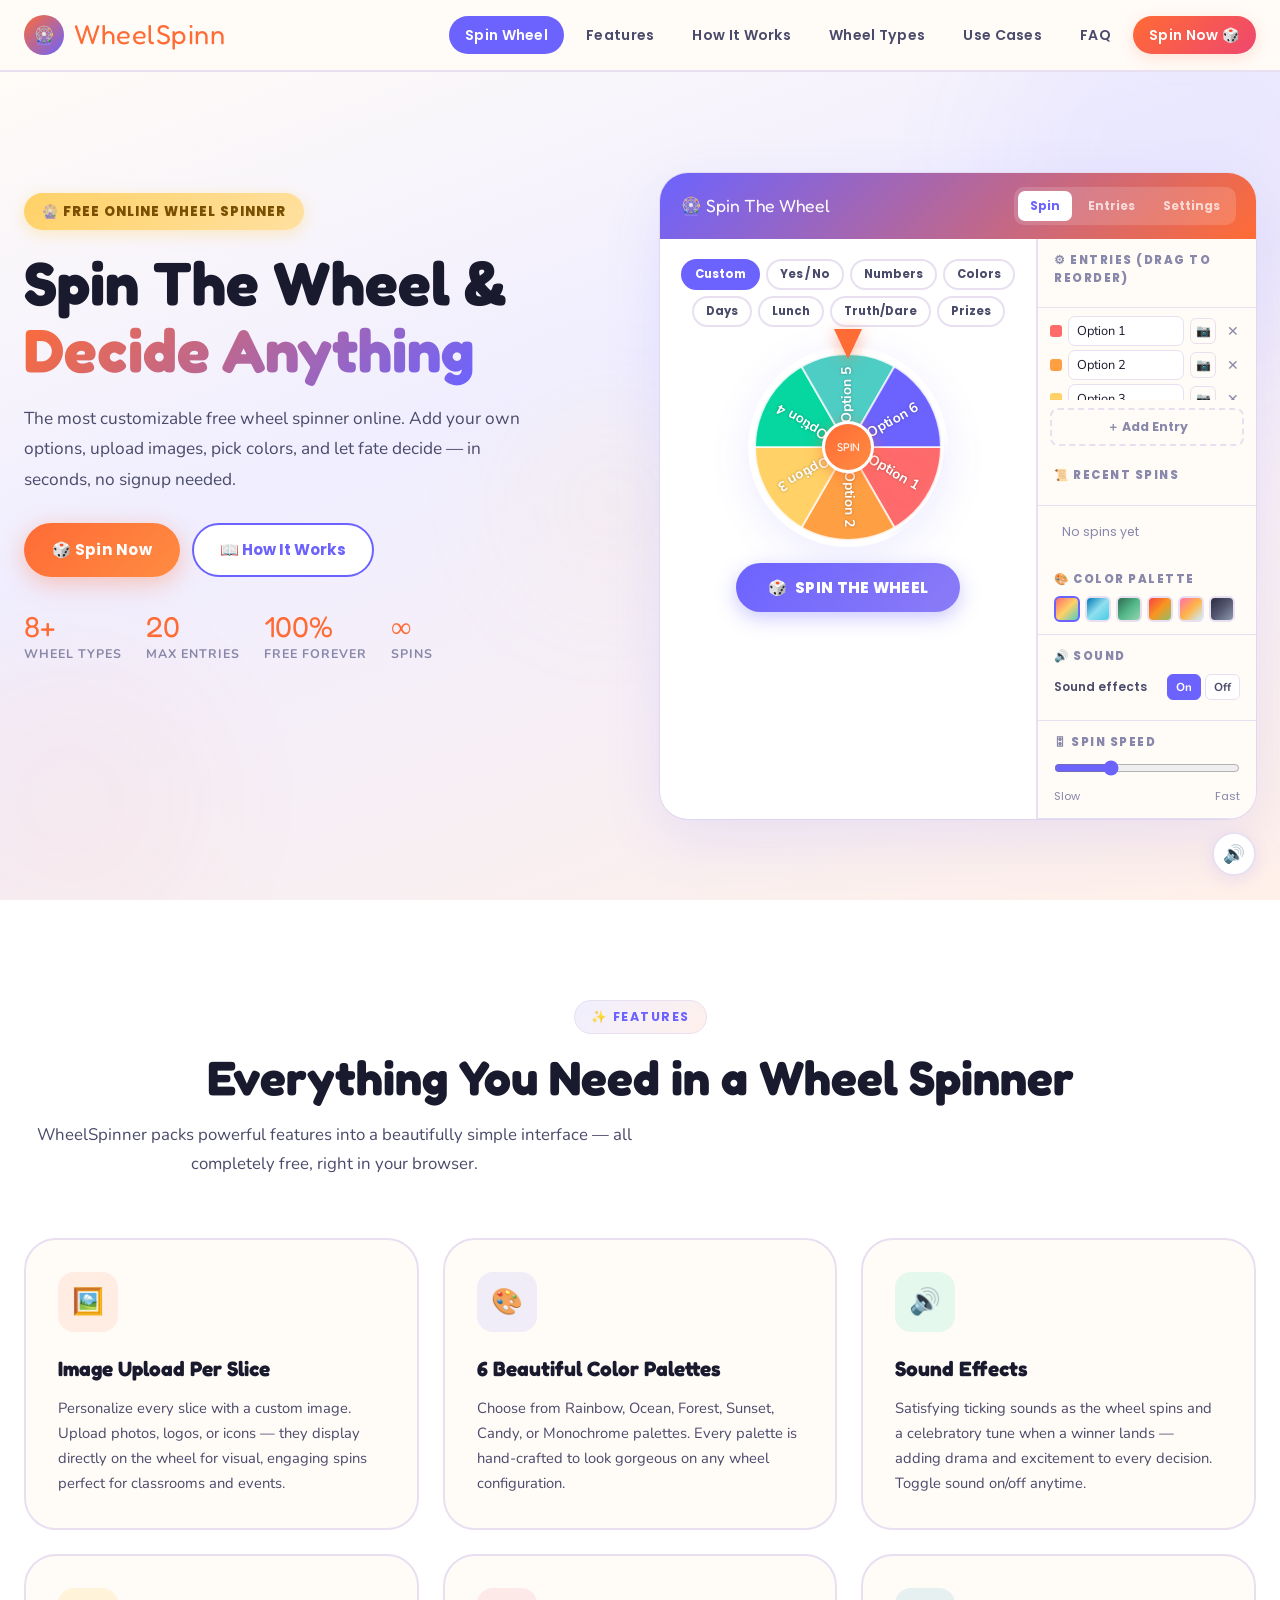
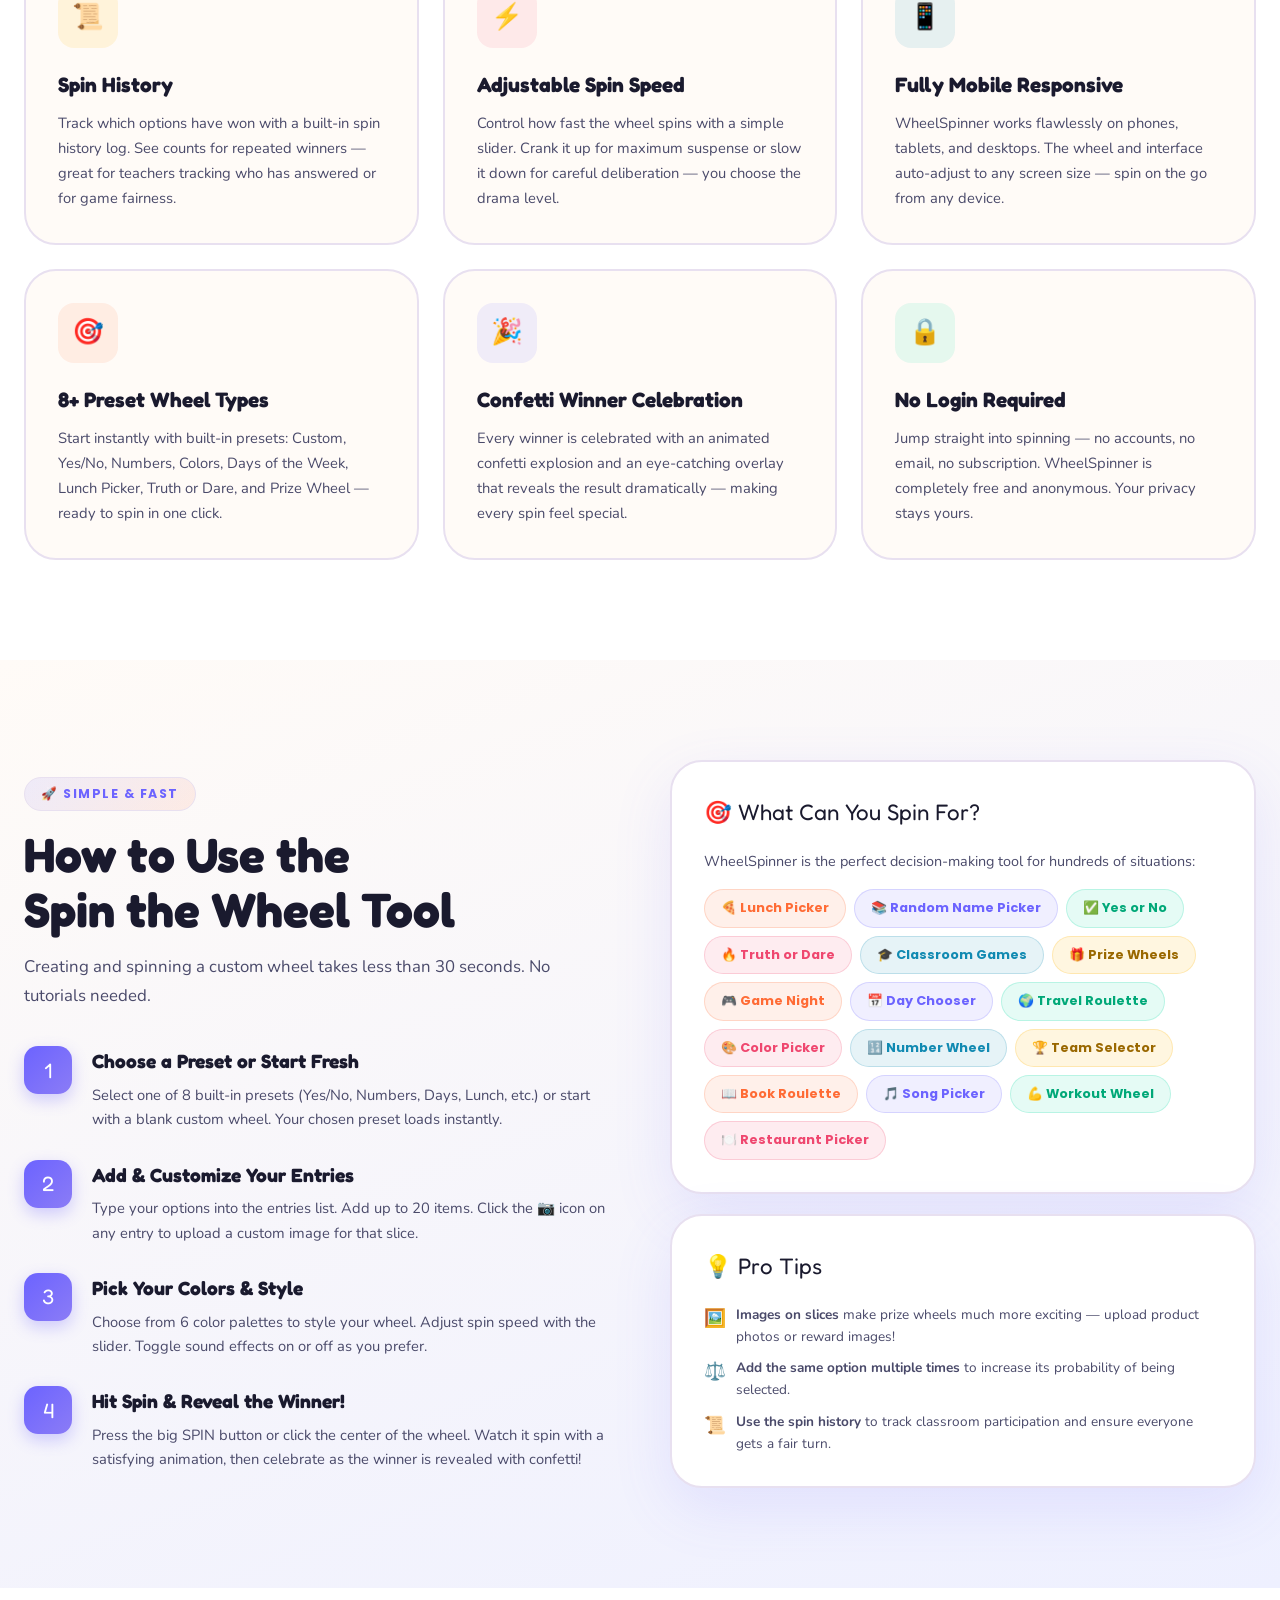
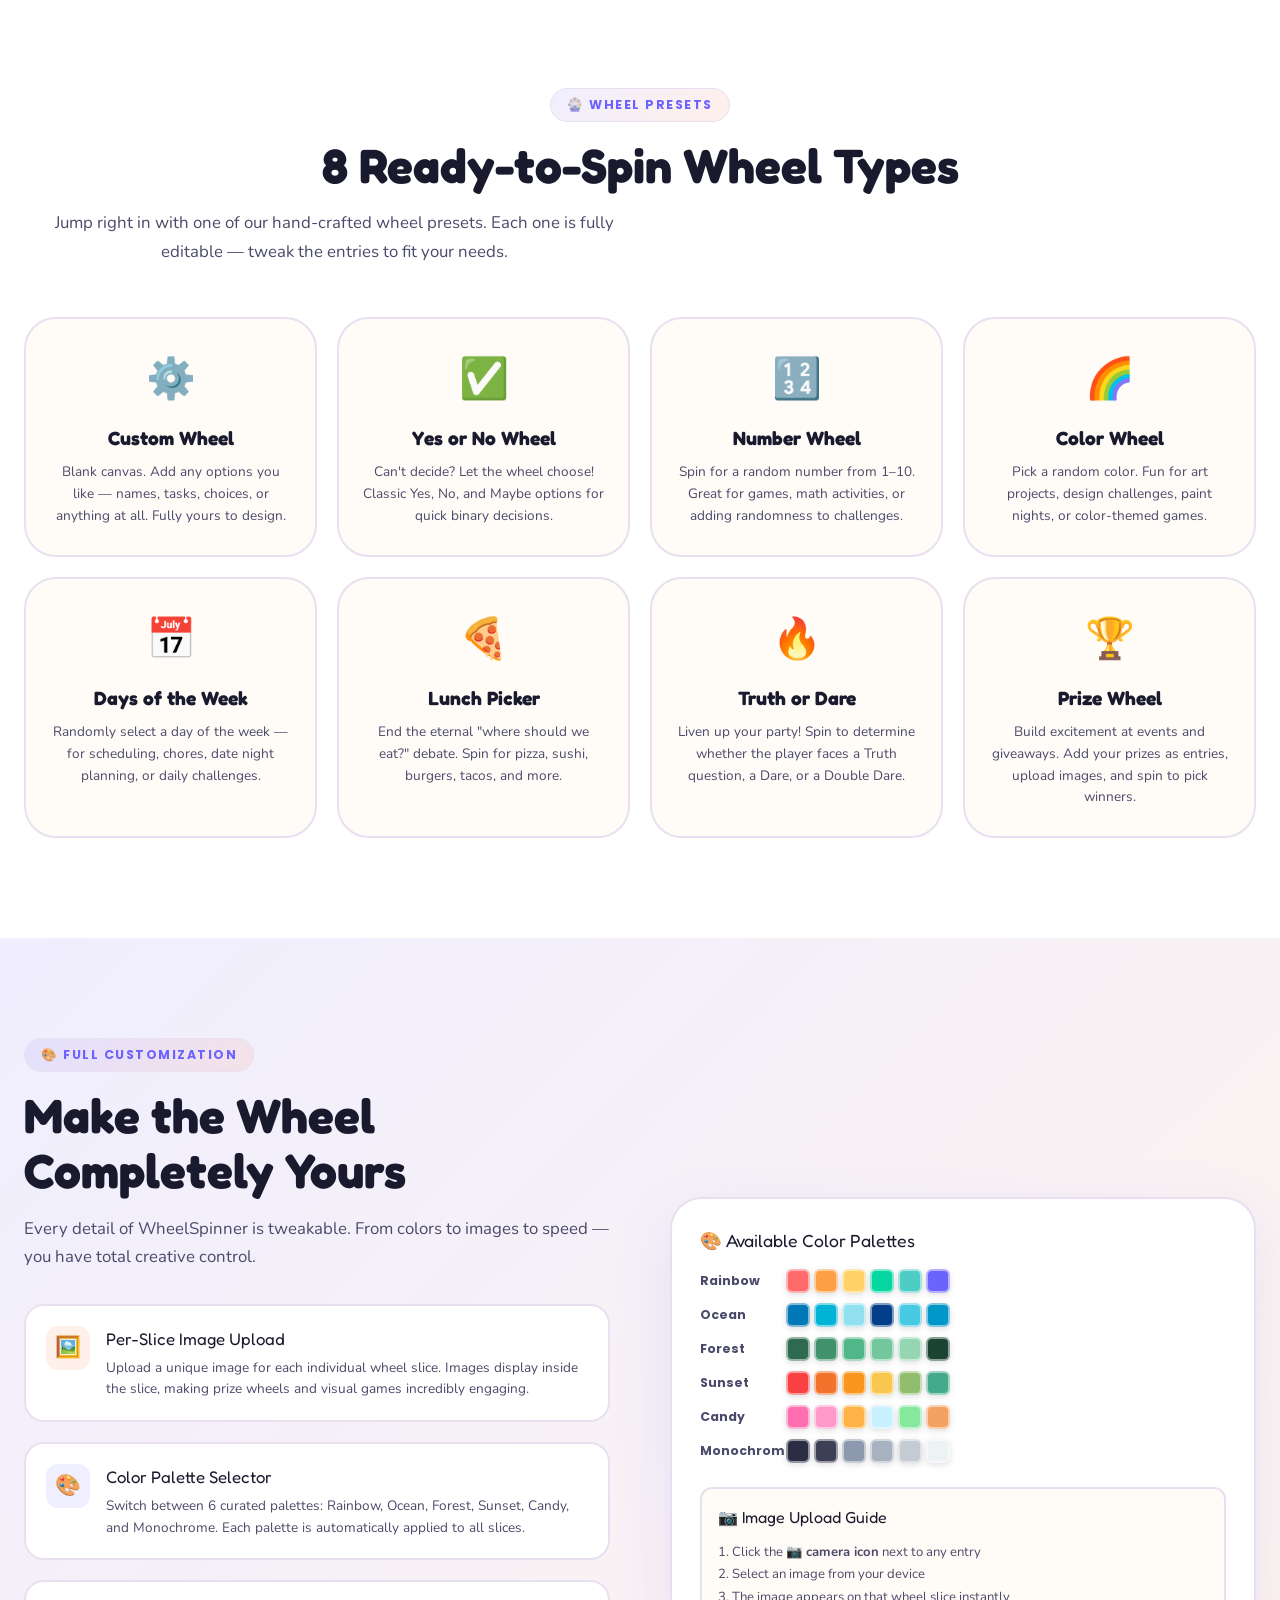
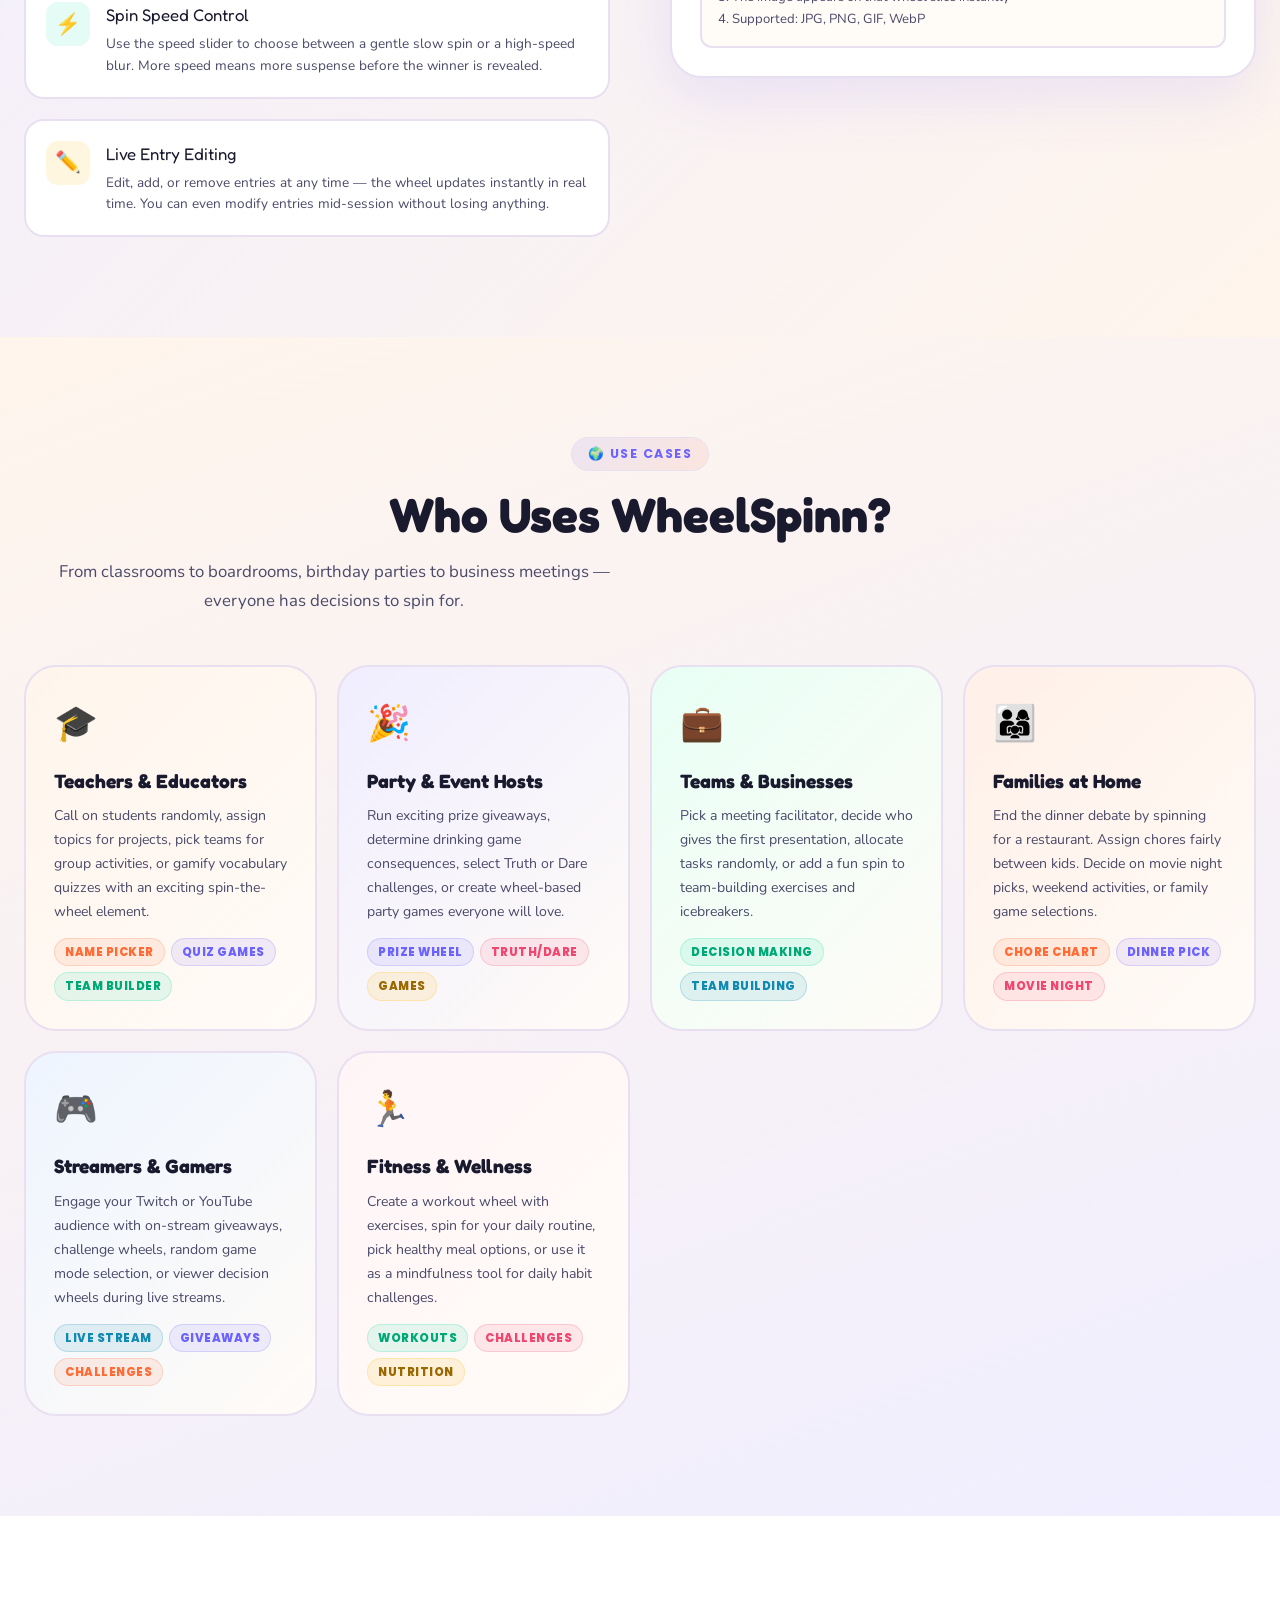
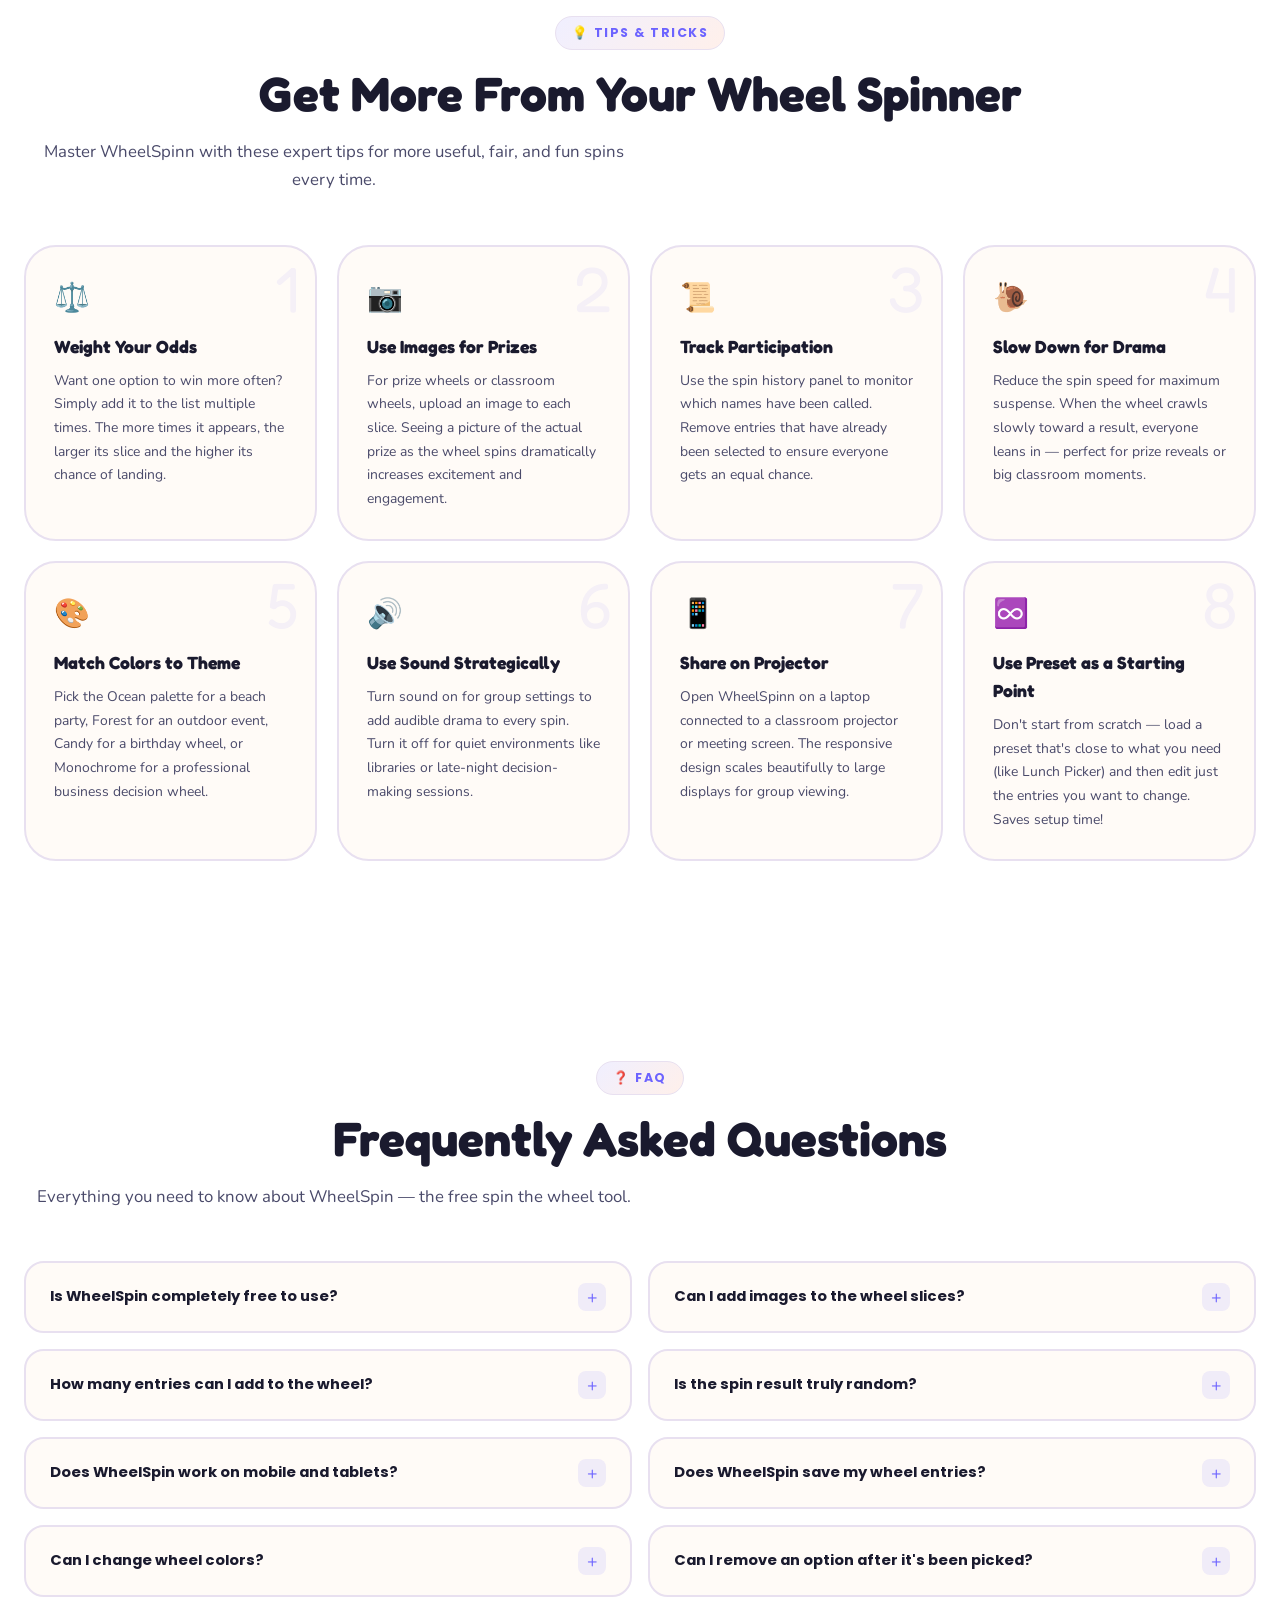
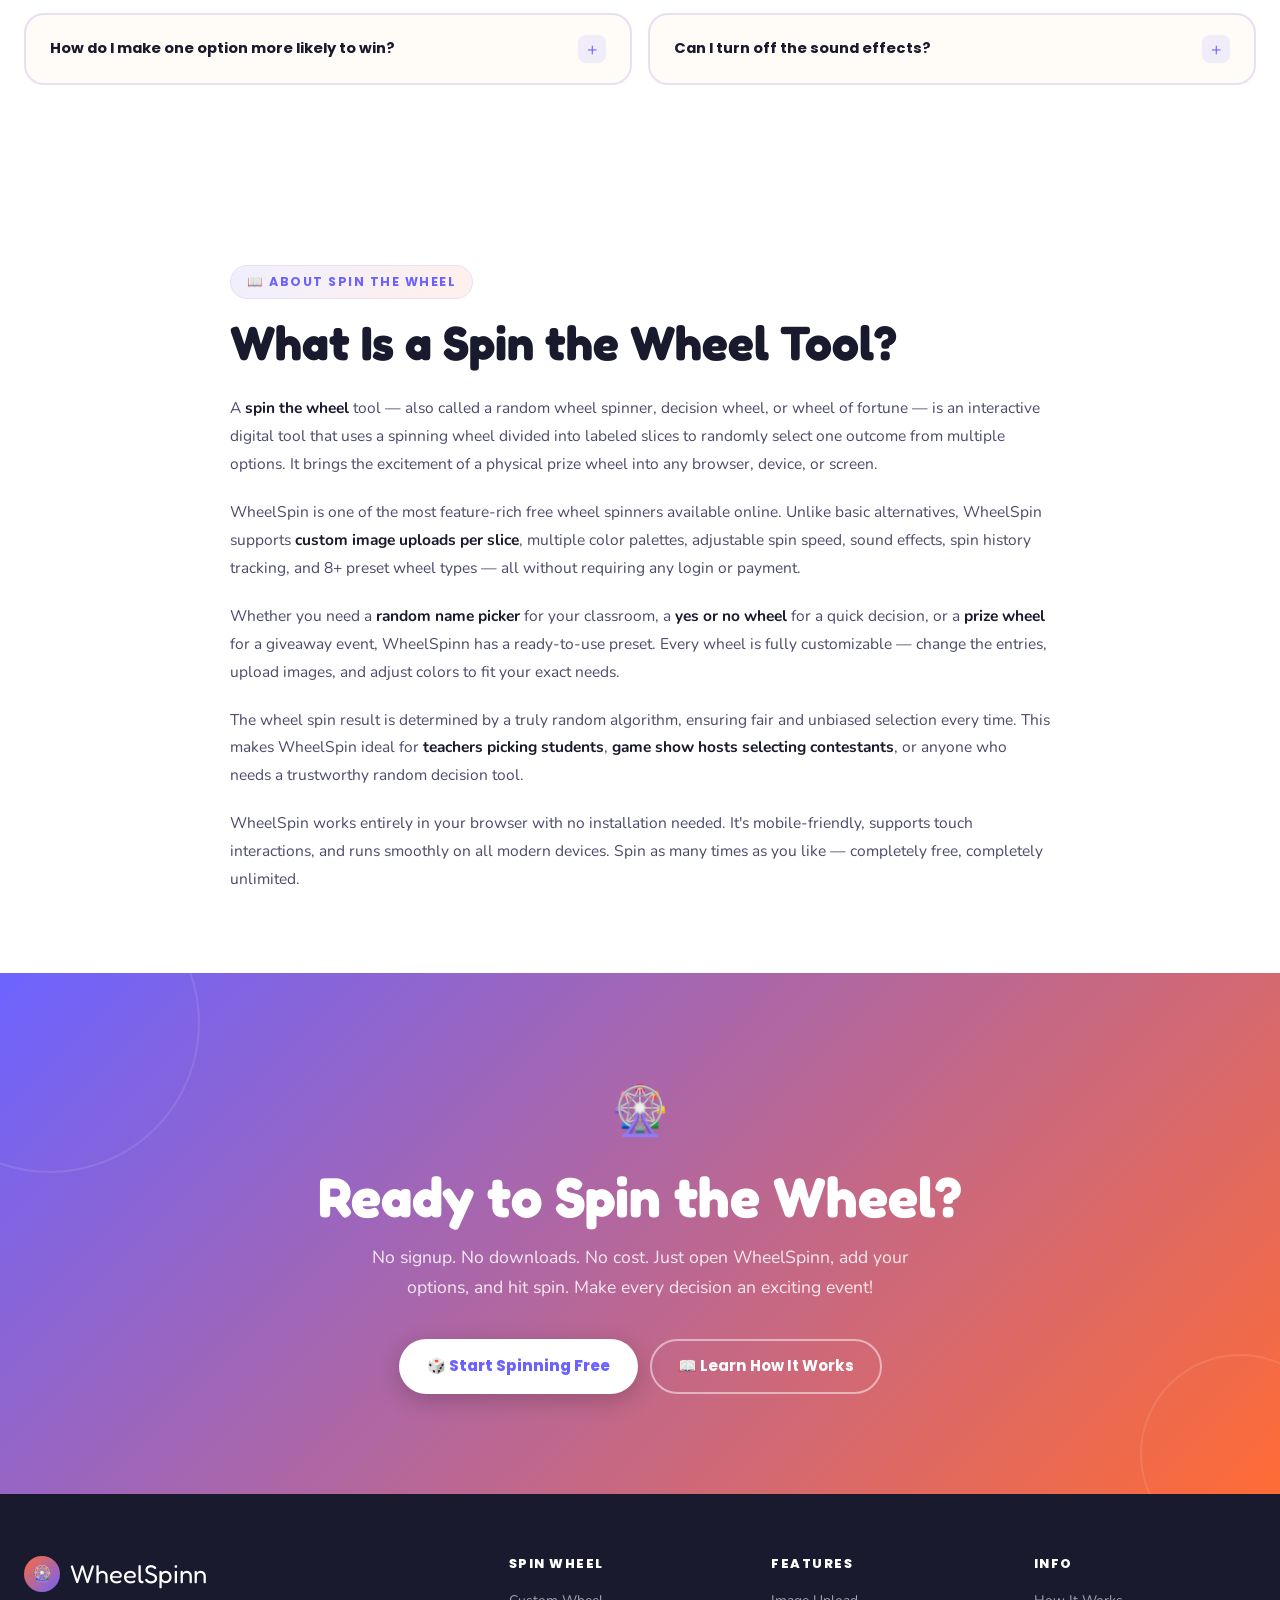
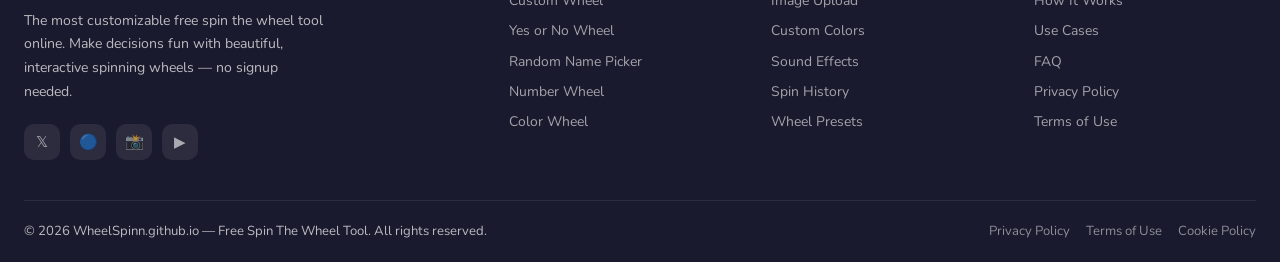
==== commit 74f1d3fb: "Update index.html" ====
--- a/index.html
+++ b/index.html
@@ -3,19 +3,20 @@
 <head>
   <meta charset="UTF-8">
   <meta name="viewport" content="width=device-width, initial-scale=1.0">
-  <title>Spin The Wheel — Free Online Random Wheel Spinner | WheelSpinn</title>
+  <title>Spin The Wheel — Free Online Random Wheel Spinner | Wheel Spin</title>
   <meta name="description" content="WheelSpinn is a free, fully customizable spin the wheel tool. Create custom spinning wheels with images, colors, and sounds. Perfect for random name pickers, yes/no wheels, classroom activities, and decision-making.">
   <meta name="keywords" content="spin the wheel, wheel spinner, random wheel, name picker, yes or no wheel, random picker, spinning wheel, decision wheel, prize wheel, random name generator, wheel of fortune, spin wheel online free">
   <meta name="robots" content="index, follow">
   <meta name="author" content="WheelSpinn">
   <link rel="canonical" href="https://wheelspinn.github.io/">
+  <link rel="icon" type="image/png" sizes="32x32" href="/favicon.png">
 
   <!-- Open Graph -->
   <meta property="og:type" content="website">
   <meta property="og:url" content="https://wheelspinn.github.io/">
   <meta property="og:title" content="Spin The Wheel — Free Online Random Wheel Spinner">
   <meta property="og:description" content="Free customizable spin the wheel tool. Add names, options, images. Perfect for classroom games, prizes, decisions, and more!">
-  <meta property="og:site_name" content="WheelSpinn">
+  <meta property="og:site_name" content="WheelSpinner">
 
   <!-- Twitter Card -->
   <meta name="twitter:card" content="summary_large_image">
@@ -27,7 +28,7 @@
   {
     "@context": "https://schema.org",
     "@type": "WebApplication",
-    "name": "WheelSpinn — Spin The Wheel",
+    "name": "WheelSpinner — Spin The Wheel",
     "url": "https://wheelspinn.github.io/",
     "description": "Free online customizable spin the wheel tool for random decisions, name picking, classroom games, and prize giveaways.",
     "applicationCategory": "UtilityApplication",
@@ -58,10 +59,10 @@
     "mainEntity": [
       {
         "@type": "Question",
-        "name": "Is WheelSpinn completely free to use?",
+        "name": "Is WheelSpinner completely free to use?",
         "acceptedAnswer": {
           "@type": "Answer",
-          "text": "Yes! WheelSpinn is 100% free with no sign-up, no downloads, and no hidden charges. Use it as many times as you like directly in your browser."
+          "text": "Yes! WheelSpinner is 100% free with no sign-up, no downloads, and no hidden charges. Use it as many times as you like directly in your browser."
         }
       },
       {
@@ -85,20 +86,20 @@
         "name": "Is the spin result truly random?",
         "acceptedAnswer": {
           "@type": "Answer",
-          "text": "Yes. WheelSpinn uses JavaScript's Math.random() function to select a winner each spin, ensuring fair and unbiased results every time."
+          "text": "Yes. WheelSpinner uses JavaScript's Math.random() function to select a winner each spin, ensuring fair and unbiased results every time."
         }
       },
       {
         "@type": "Question",
-        "name": "Can I use WheelSpinn on mobile?",
+        "name": "Can I use WheelSpinner on mobile?",
         "acceptedAnswer": {
           "@type": "Answer",
-          "text": "Yes, WheelSpinn is fully responsive and works great on smartphones and tablets as well as desktop browsers."
+          "text": "Yes, WheelSpinner is fully responsive and works great on smartphones and tablets as well as desktop browsers."
         }
       },
       {
         "@type": "Question",
-        "name": "Does WheelSpinn save my wheel entries?",
+        "name": "Does WheelSpinner save my wheel entries?",
         "acceptedAnswer": {
           "@type": "Answer",
           "text": "Your entries are kept for the current session. Refreshing the page resets to the default entries. We plan to add local storage saving soon."
@@ -111,7 +112,7 @@
   {
     "@context": "https://schema.org",
     "@type": "Organization",
-    "name": "WheelSpinn",
+    "name": "WheelSpinner",
     "url": "https://wheelspinn.github.io/",
     "logo": "https://wheelspinn.github.io/favicon.ico",
     "sameAs": []
@@ -193,7 +194,7 @@
       <div class="features-header">
         <div class="section-label">✨ Features</div>
         <h2 class="section-title" id="features-title">Everything You Need in a Wheel Spinner</h2>
-        <p class="section-sub">WheelSpinn packs powerful features into a beautifully simple interface — all completely free, right in your browser.</p>
+        <p class="section-sub">WheelSpinner packs powerful features into a beautifully simple interface — all completely free, right in your browser.</p>
       </div>
 
       <div class="features-grid">
@@ -225,7 +226,7 @@
         <div class="feature-card reveal" style="transition-delay:0.40s">
           <div class="feature-icon" style="background:rgba(17,138,178,0.1)">📱</div>
           <h3 class="feature-title">Fully Mobile Responsive</h3>
-          <p class="feature-desc">WheelSpinn works flawlessly on phones, tablets, and desktops. The wheel and interface auto-adjust to any screen size — spin on the go from any device.</p>
+          <p class="feature-desc">WheelSpinner works flawlessly on phones, tablets, and desktops. The wheel and interface auto-adjust to any screen size — spin on the go from any device.</p>
         </div>
         <div class="feature-card reveal" style="transition-delay:0.48s">
           <div class="feature-icon" style="background:rgba(255,107,53,0.1)">🎯</div>
@@ -240,7 +241,7 @@
         <div class="feature-card reveal" style="transition-delay:0.64s">
           <div class="feature-icon" style="background:rgba(6,214,160,0.1)">🔒</div>
           <h3 class="feature-title">No Login Required</h3>
-          <p class="feature-desc">Jump straight into spinning — no accounts, no email, no subscription. WheelSpinn is completely free and anonymous. Your privacy stays yours.</p>
+          <p class="feature-desc">Jump straight into spinning — no accounts, no email, no subscription. WheelSpinner is completely free and anonymous. Your privacy stays yours.</p>
         </div>
       </div>
     </div>
@@ -292,7 +293,7 @@
         <div class="how-visual reveal">
           <div class="how-card">
             <div class="how-card-title">🎯 What Can You Spin For?</div>
-            <p style="color:var(--text2);font-size:0.9rem;margin-bottom:16px;line-height:1.6">WheelSpinn is the perfect decision-making tool for hundreds of situations:</p>
+            <p style="color:var(--text2);font-size:0.9rem;margin-bottom:16px;line-height:1.6">WheelSpinner is the perfect decision-making tool for hundreds of situations:</p>
             <div class="use-case-chips">
               <span class="chip chip-orange">🍕 Lunch Picker</span>
               <span class="chip chip-purple">📚 Random Name Picker</span>
@@ -400,7 +401,7 @@
         <div>
           <div class="section-label">🎨 Full Customization</div>
           <h2 class="section-title" id="custom-title">Make the Wheel<br>Completely Yours</h2>
-          <p class="section-sub" style="margin-bottom:32px">Every detail of WheelSpinn is tweakable. From colors to images to speed — you have total creative control.</p>
+          <p class="section-sub" style="margin-bottom:32px">Every detail of WheelSpinner is tweakable. From colors to images to speed — you have total creative control.</p>
 
           <div class="custom-features">
             <div class="custom-feature reveal">
@@ -666,17 +667,17 @@
       <div style="text-align:center">
         <div class="section-label">❓ FAQ</div>
         <h2 class="section-title" id="faq-title">Frequently Asked Questions</h2>
-        <p class="section-sub">Everything you need to know about WheelSpinn — the free spin the wheel tool.</p>
+        <p class="section-sub">Everything you need to know about WheelSpin — the free spin the wheel tool.</p>
       </div>
 
       <div class="faq-grid">
         <div class="faq-item">
           <div class="faq-q">
-            <span class="faq-q-text">Is WheelSpinn completely free to use?</span>
-            <div class="faq-icon">+</div>
-          </div>
-          <div class="faq-a">
-            <p class="faq-a-inner">Yes! WheelSpinn is 100% free with no sign-up, no email, no downloads, and no hidden charges. Use it unlimited times directly in your browser — forever free.</p>
+            <span class="faq-q-text">Is WheelSpin completely free to use?</span>
+            <div class="faq-icon">+</div>
+          </div>
+          <div class="faq-a">
+            <p class="faq-a-inner">Yes! WheelSpin is 100% free with no sign-up, no email, no downloads, and no hidden charges. Use it unlimited times directly in your browser — forever free.</p>
           </div>
         </div>
         <div class="faq-item">
@@ -703,21 +704,21 @@
             <div class="faq-icon">+</div>
           </div>
           <div class="faq-a">
-            <p class="faq-a-inner">Yes. WheelSpinn uses JavaScript's cryptographically seeded Math.random() to select a winner each spin — ensuring fair, unbiased, and unpredictable results every single time.</p>
-          </div>
-        </div>
-        <div class="faq-item">
-          <div class="faq-q">
-            <span class="faq-q-text">Does WheelSpinn work on mobile and tablets?</span>
-            <div class="faq-icon">+</div>
-          </div>
-          <div class="faq-a">
-            <p class="faq-a-inner">Yes! WheelSpinn is fully responsive and works great on all devices — smartphones, tablets, and desktops. The wheel and controls automatically adjust to fit any screen size.</p>
-          </div>
-        </div>
-        <div class="faq-item">
-          <div class="faq-q">
-            <span class="faq-q-text">Does WheelSpinn save my wheel entries?</span>
+            <p class="faq-a-inner">Yes. WheelSpin uses JavaScript's cryptographically seeded Math.random() to select a winner each spin — ensuring fair, unbiased, and unpredictable results every single time.</p>
+          </div>
+        </div>
+        <div class="faq-item">
+          <div class="faq-q">
+            <span class="faq-q-text">Does WheelSpin work on mobile and tablets?</span>
+            <div class="faq-icon">+</div>
+          </div>
+          <div class="faq-a">
+            <p class="faq-a-inner">Yes! WheelSpin is fully responsive and works great on all devices — smartphones, tablets, and desktops. The wheel and controls automatically adjust to fit any screen size.</p>
+          </div>
+        </div>
+        <div class="faq-item">
+          <div class="faq-q">
+            <span class="faq-q-text">Does WheelSpin save my wheel entries?</span>
             <div class="faq-icon">+</div>
           </div>
           <div class="faq-a">
@@ -774,10 +775,10 @@
         <h2 class="section-title" id="about-title" style="margin-bottom:24px">What Is a Spin the Wheel Tool?</h2>
         <div style="display:flex;flex-direction:column;gap:20px;color:var(--text2);font-size:0.97rem;line-height:1.8">
           <p>A <strong style="color:var(--text)">spin the wheel</strong> tool — also called a random wheel spinner, decision wheel, or wheel of fortune — is an interactive digital tool that uses a spinning wheel divided into labeled slices to randomly select one outcome from multiple options. It brings the excitement of a physical prize wheel into any browser, device, or screen.</p>
-          <p>WheelSpinn is one of the most feature-rich free wheel spinners available online. Unlike basic alternatives, WheelSpinn supports <strong style="color:var(--text)">custom image uploads per slice</strong>, multiple color palettes, adjustable spin speed, sound effects, spin history tracking, and 8+ preset wheel types — all without requiring any login or payment.</p>
+          <p>WheelSpin is one of the most feature-rich free wheel spinners available online. Unlike basic alternatives, WheelSpin supports <strong style="color:var(--text)">custom image uploads per slice</strong>, multiple color palettes, adjustable spin speed, sound effects, spin history tracking, and 8+ preset wheel types — all without requiring any login or payment.</p>
           <p>Whether you need a <strong style="color:var(--text)">random name picker</strong> for your classroom, a <strong style="color:var(--text)">yes or no wheel</strong> for a quick decision, or a <strong style="color:var(--text)">prize wheel</strong> for a giveaway event, WheelSpinn has a ready-to-use preset. Every wheel is fully customizable — change the entries, upload images, and adjust colors to fit your exact needs.</p>
-          <p>The wheel spin result is determined by a truly random algorithm, ensuring fair and unbiased selection every time. This makes WheelSpinn ideal for <strong style="color:var(--text)">teachers picking students</strong>, <strong style="color:var(--text)">game show hosts selecting contestants</strong>, or anyone who needs a trustworthy random decision tool.</p>
-          <p>WheelSpinn works entirely in your browser with no installation needed. It's mobile-friendly, supports touch interactions, and runs smoothly on all modern devices. Spin as many times as you like — completely free, completely unlimited.</p>
+          <p>The wheel spin result is determined by a truly random algorithm, ensuring fair and unbiased selection every time. This makes WheelSpin ideal for <strong style="color:var(--text)">teachers picking students</strong>, <strong style="color:var(--text)">game show hosts selecting contestants</strong>, or anyone who needs a trustworthy random decision tool.</p>
+          <p>WheelSpin works entirely in your browser with no installation needed. It's mobile-friendly, supports touch interactions, and runs smoothly on all modern devices. Spin as many times as you like — completely free, completely unlimited.</p>
         </div>
       </div>
     </div>
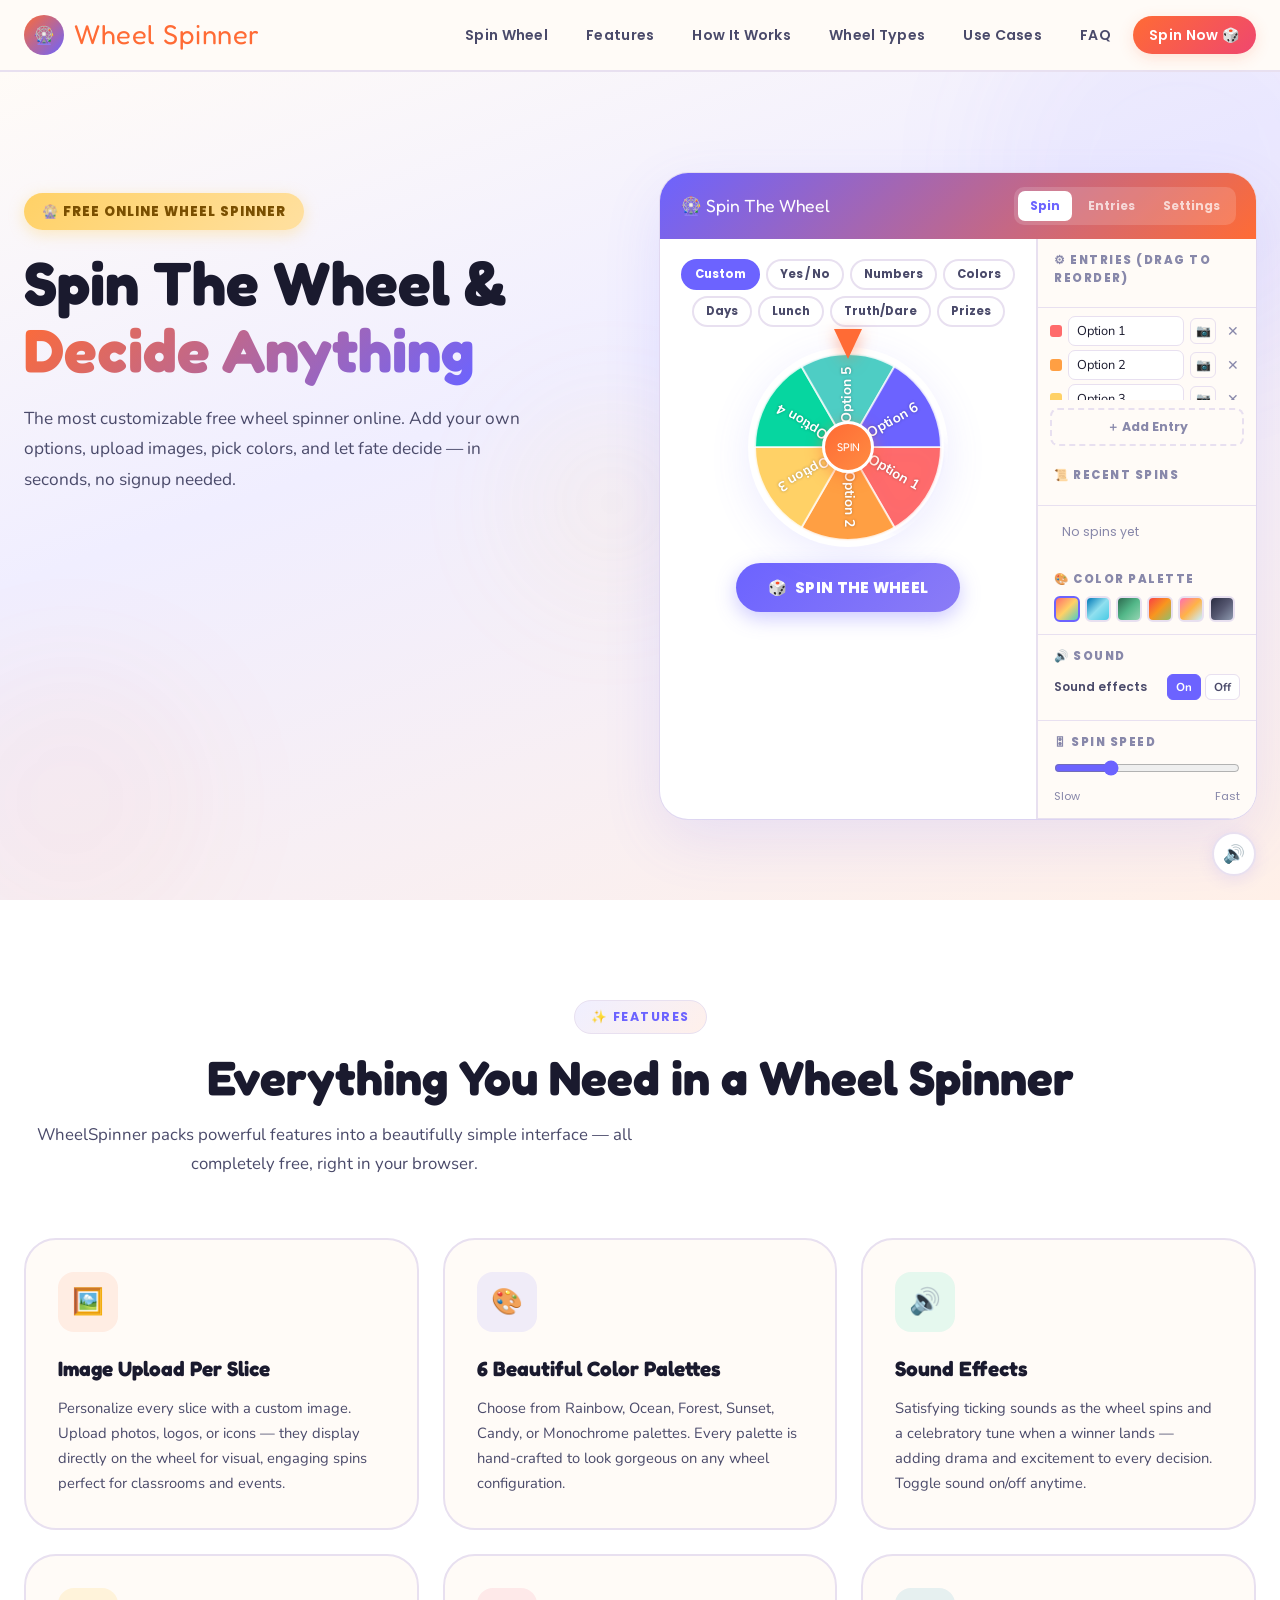
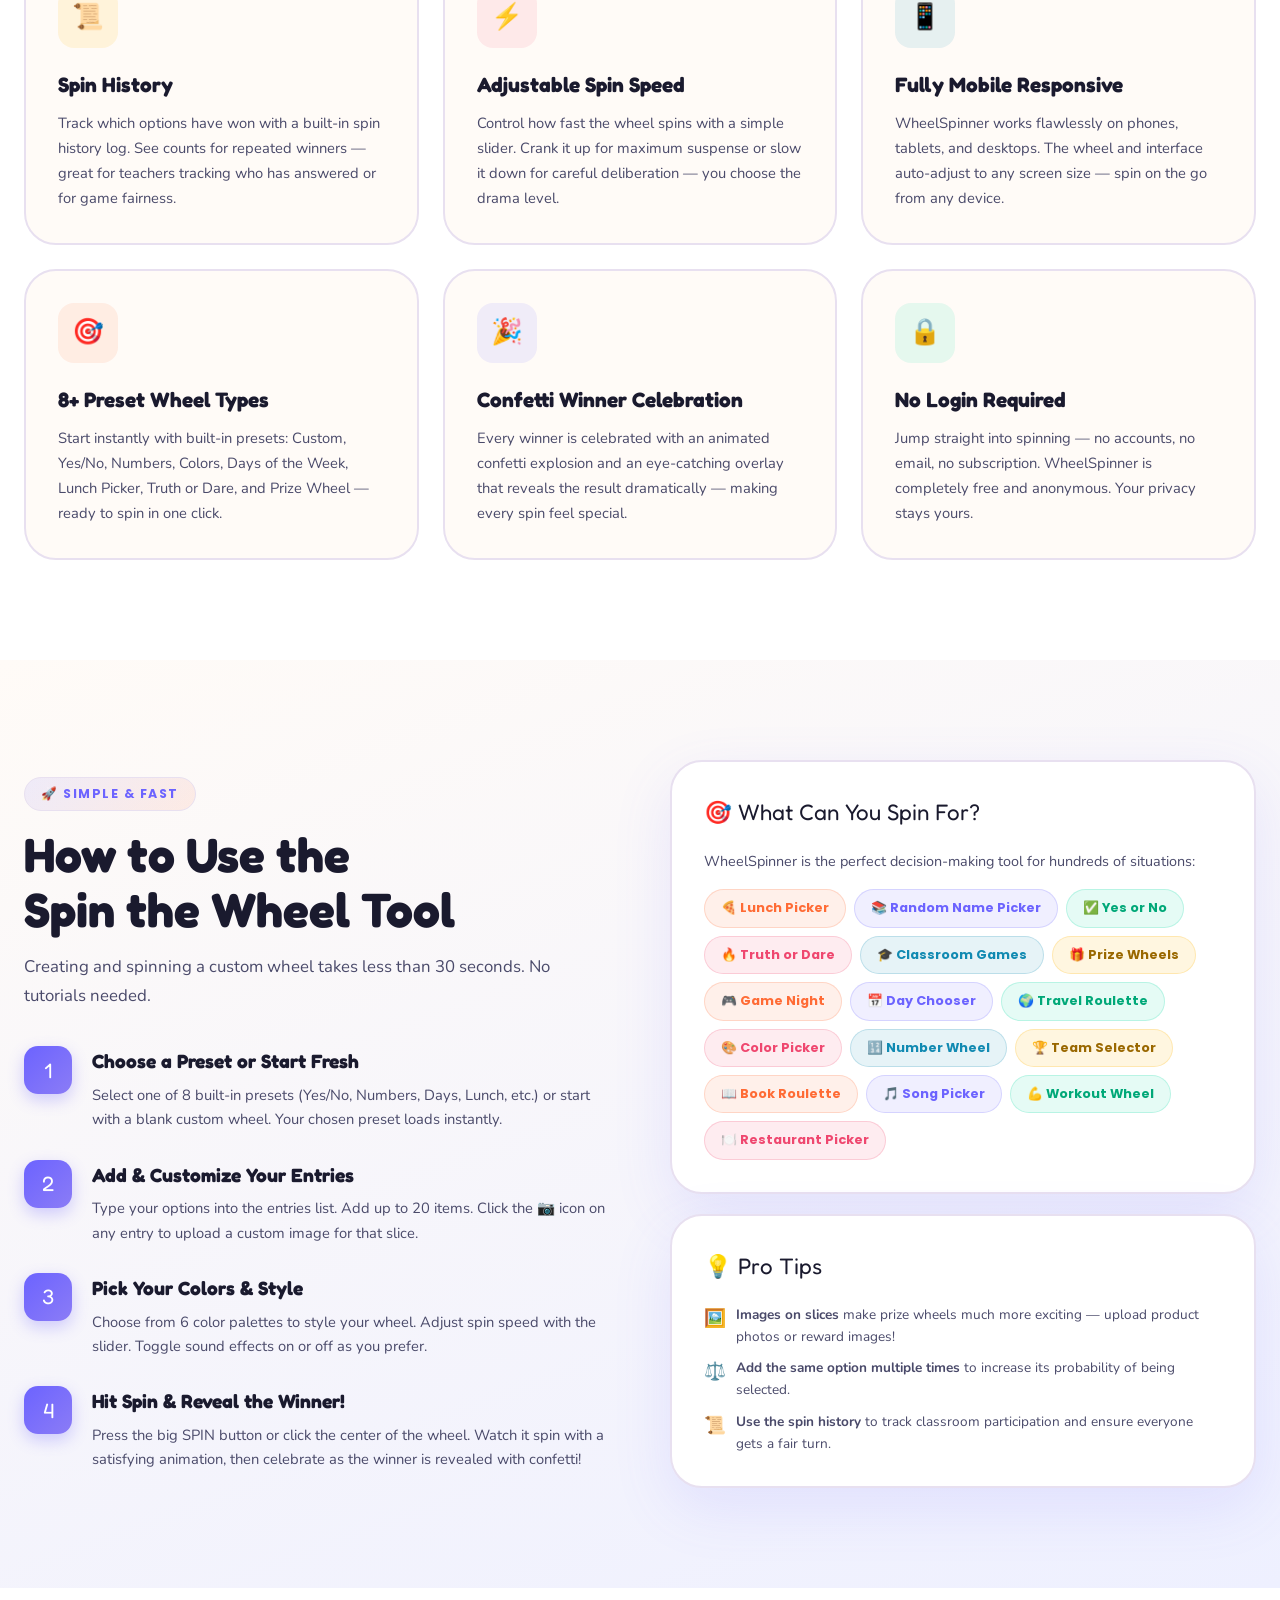
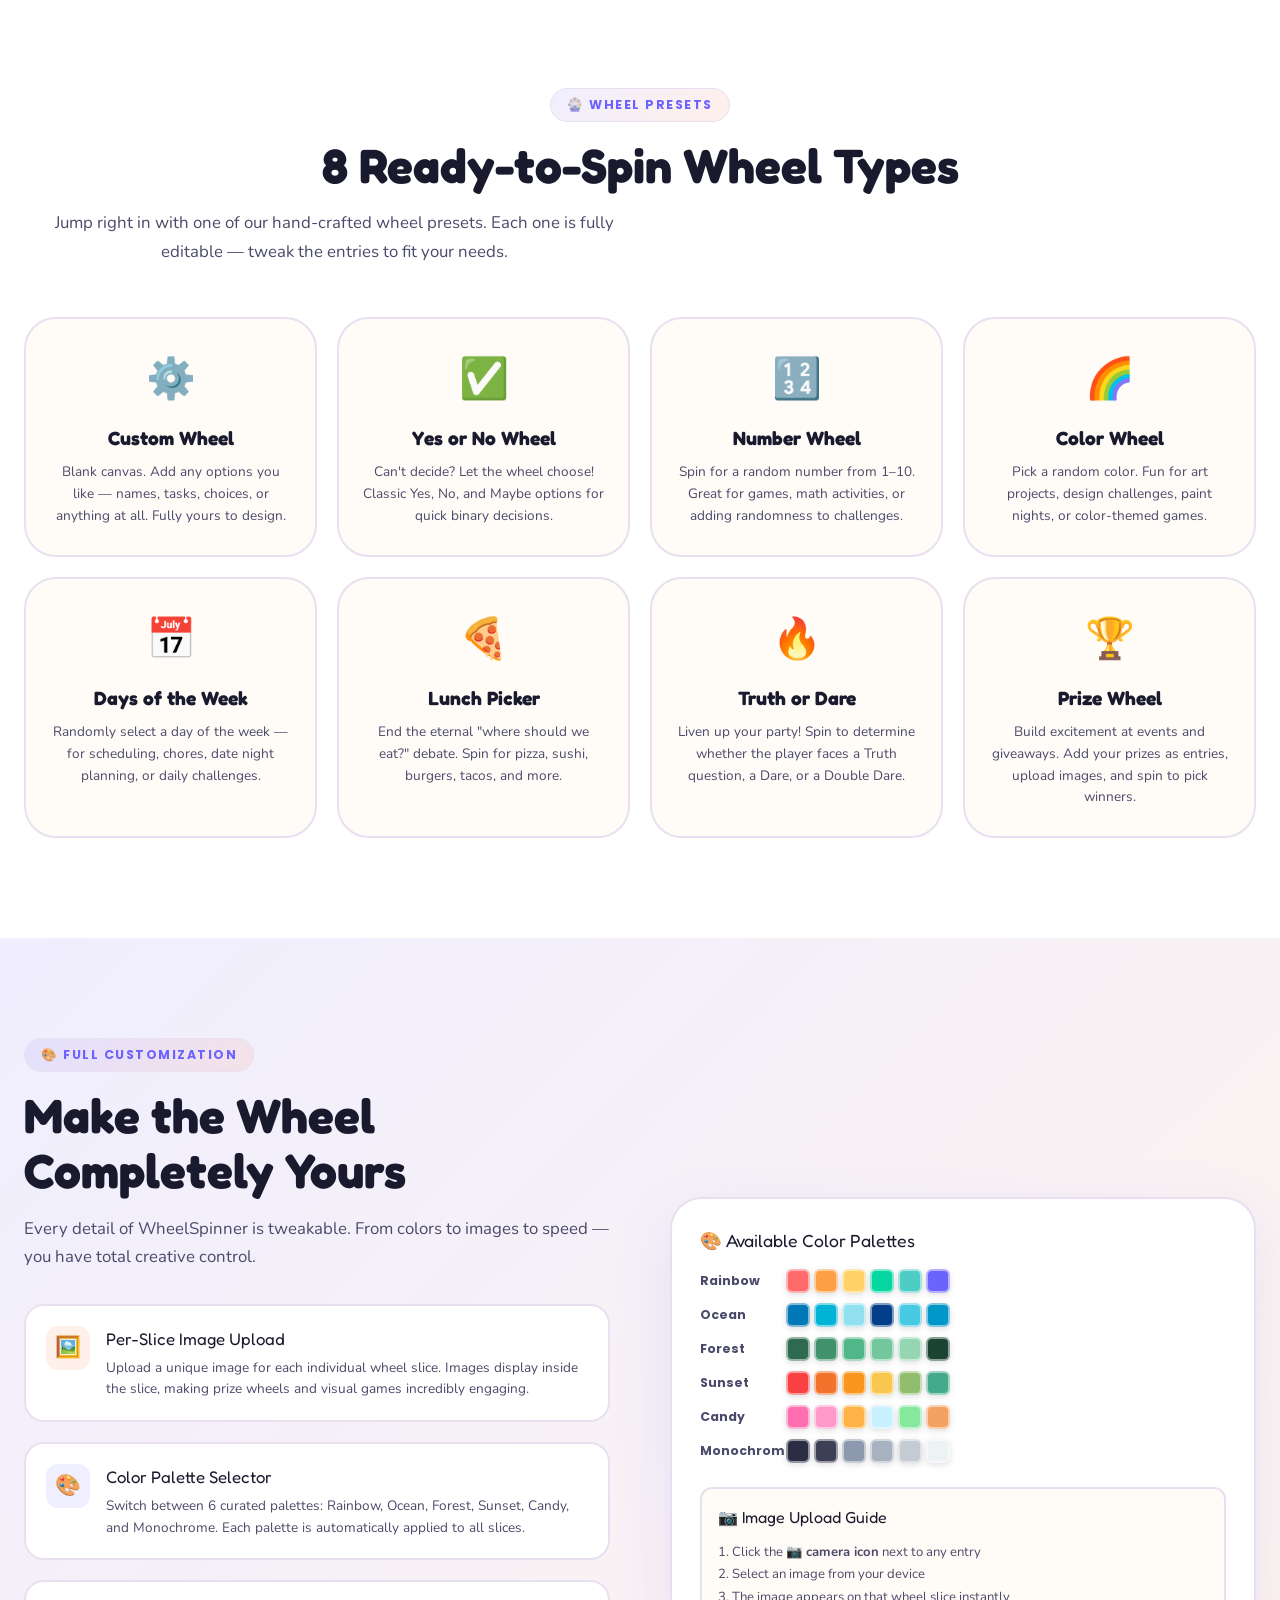
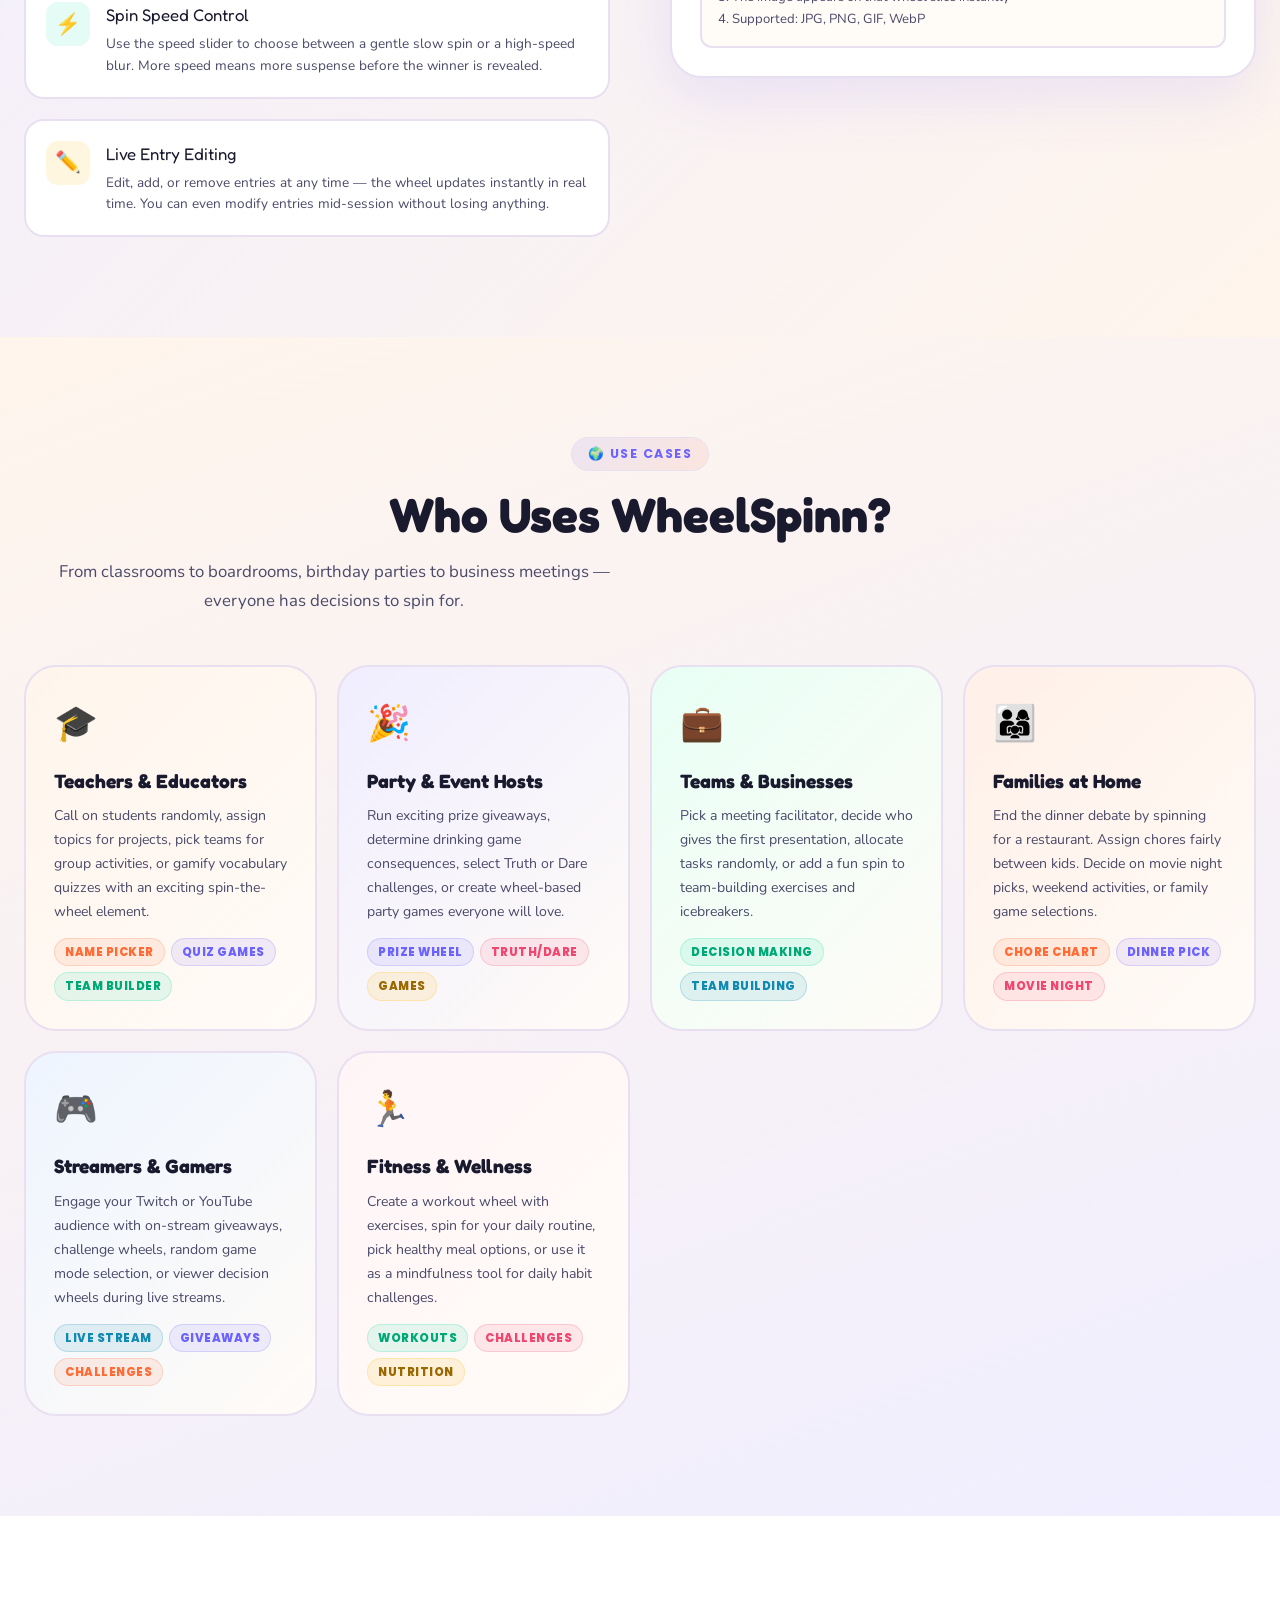
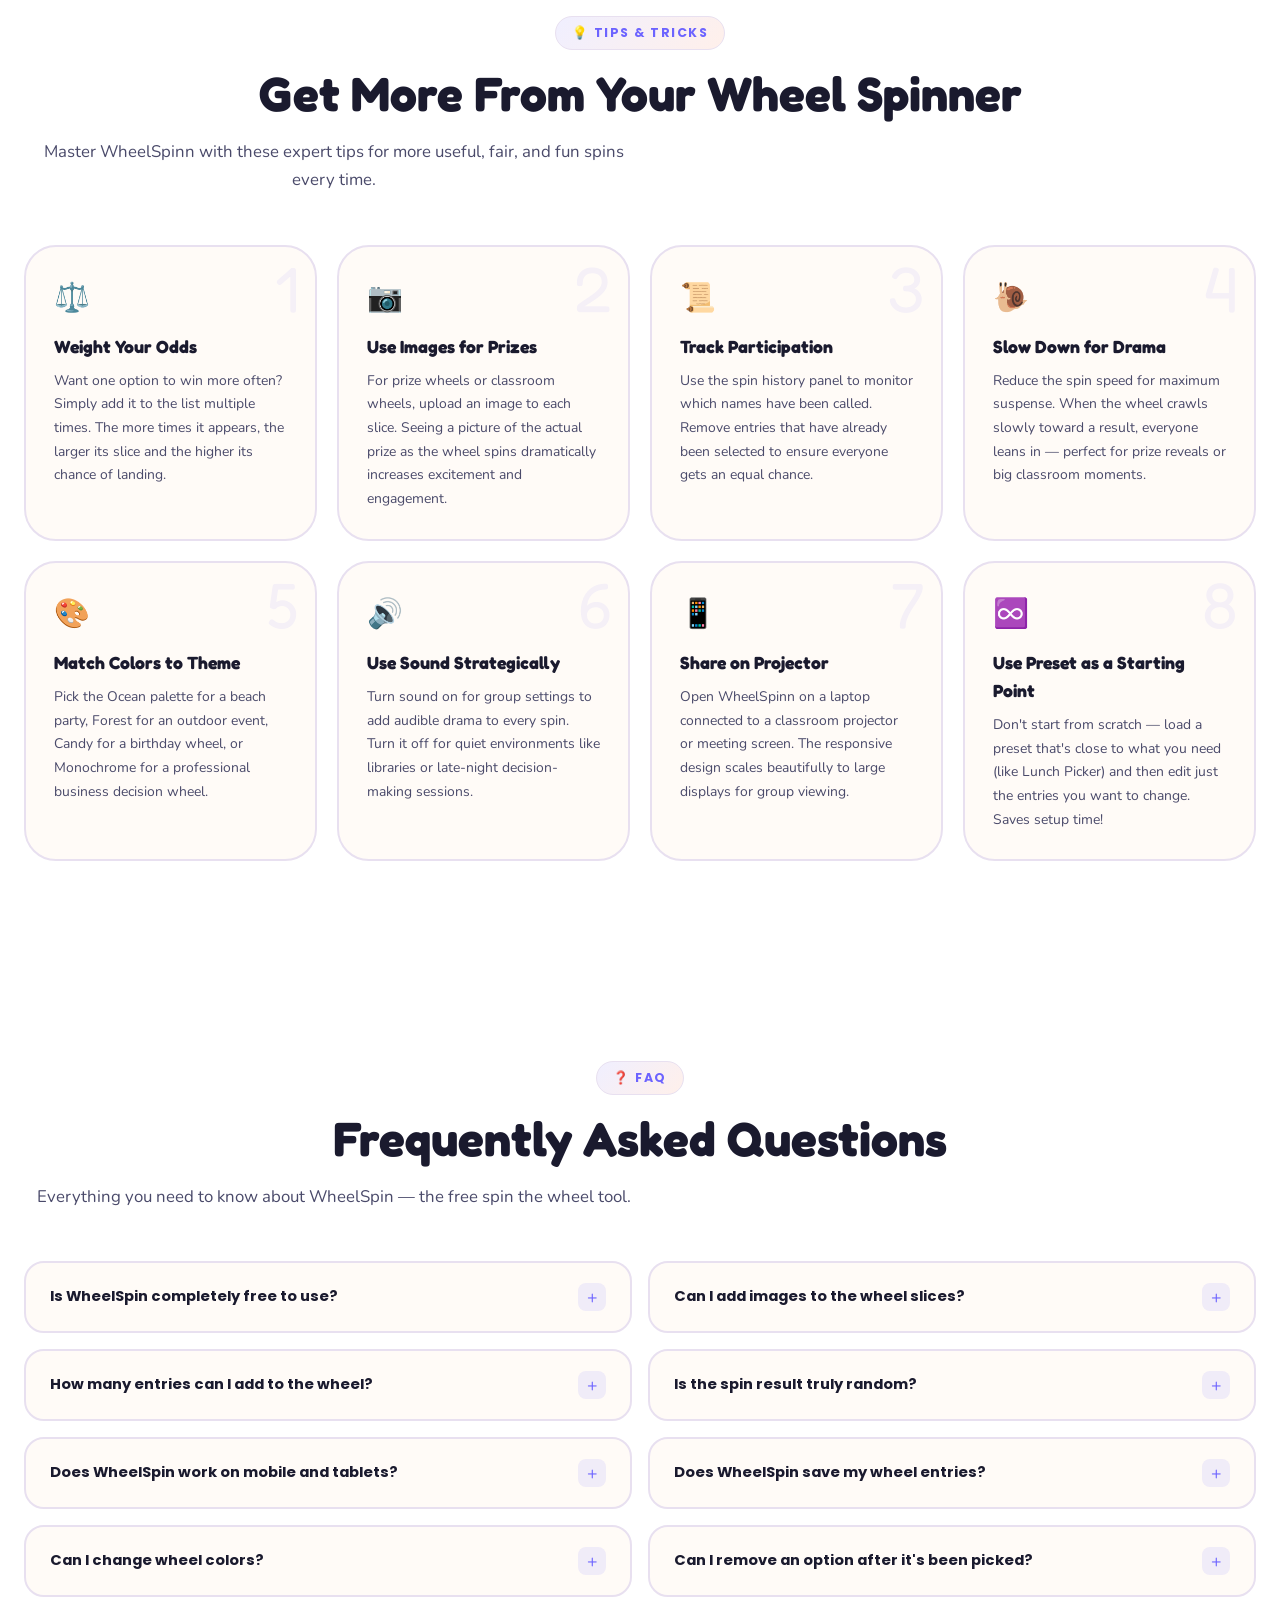
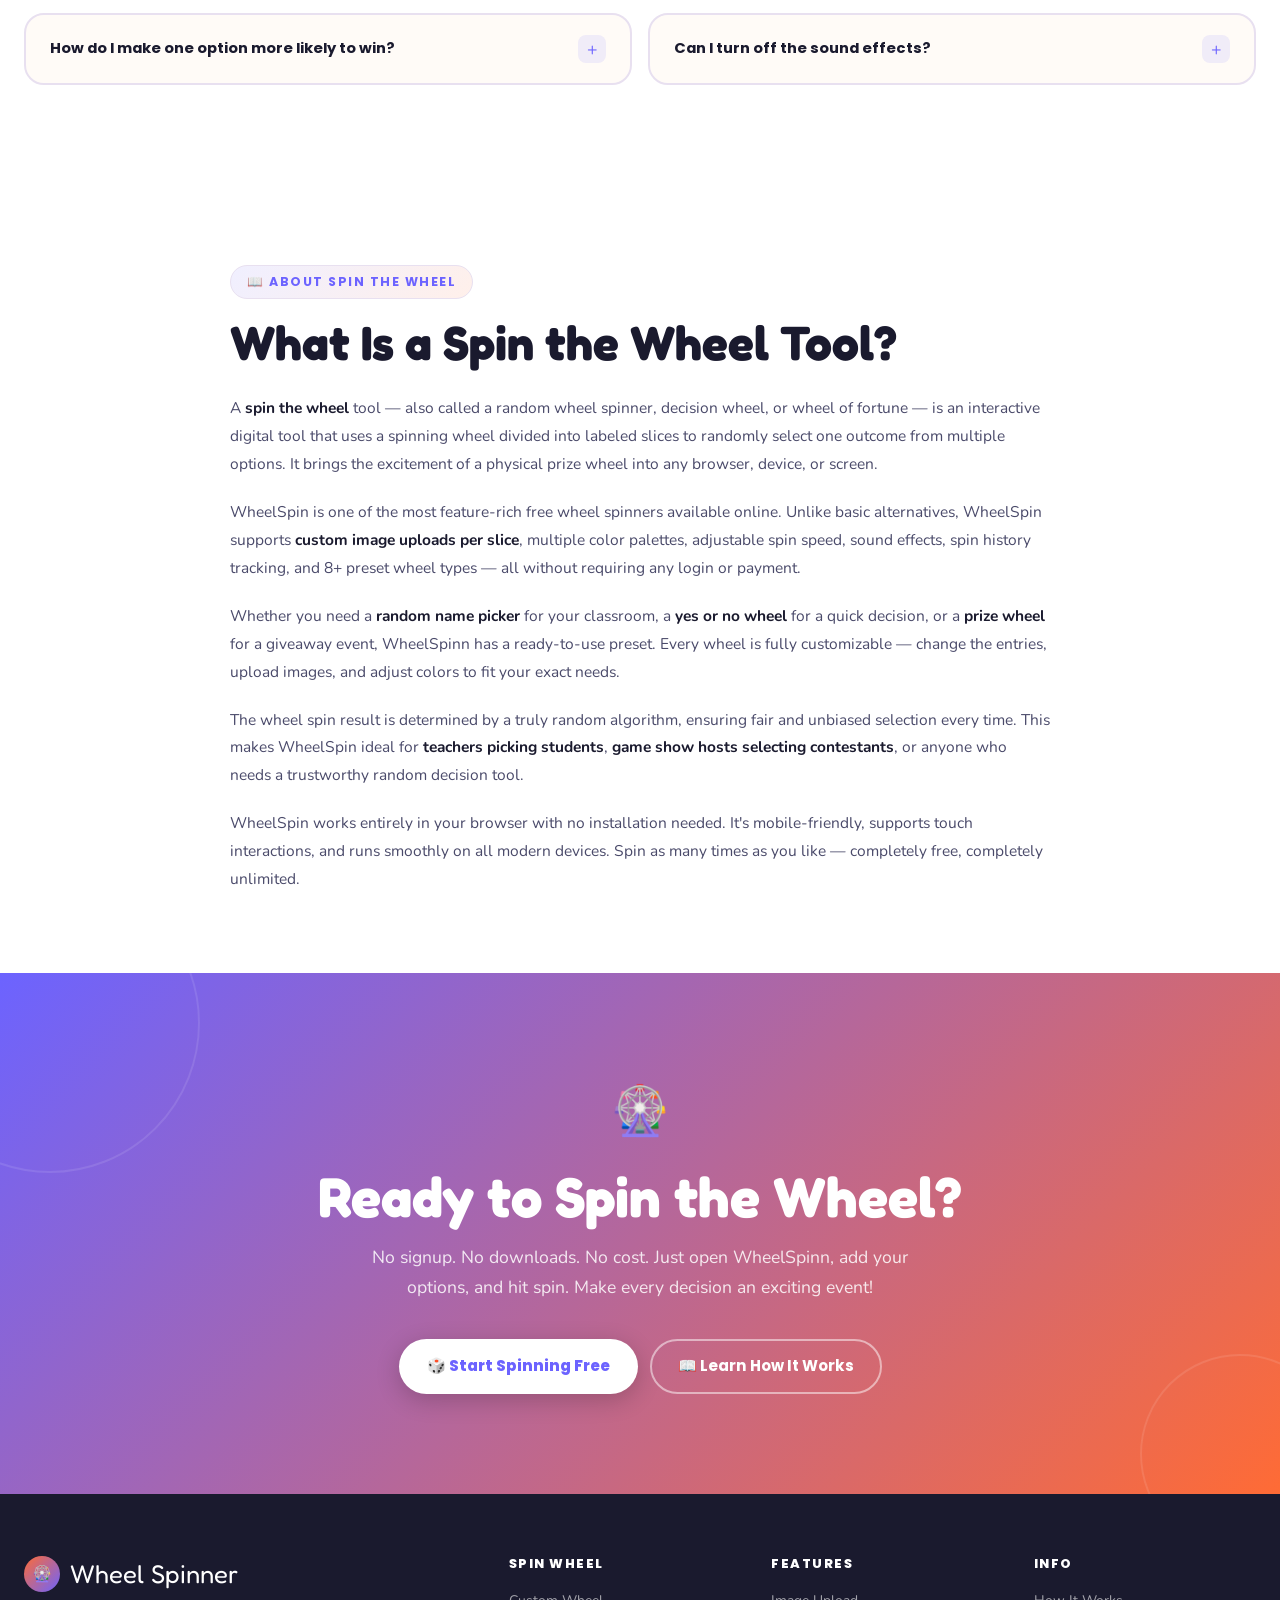
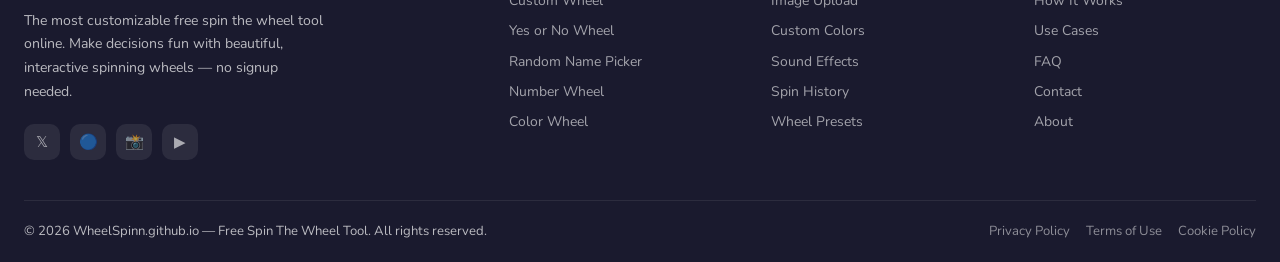
==== commit 28f4672b: "Update index.html" ====
--- a/index.html
+++ b/index.html
@@ -150,33 +150,8 @@
         </h1>
         <p class="hero-desc">
           The most customizable free wheel spinner online. Add your own options, upload images, pick colors, and let fate decide — in seconds, no signup needed.
-        </p>
-        <div class="hero-btns">
-          <a href="#hero" class="btn-primary" onclick="document.getElementById('spin-btn').click();return false;">
-            🎲 Spin Now
-          </a>
-          <a href="#how-it-works" class="btn-secondary">
-            📖 How It Works
-          </a>
-        </div>
-        <div class="hero-stats">
-          <div class="stat-item">
-            <div class="stat-num">8+</div>
-            <div class="stat-label">Wheel Types</div>
-          </div>
-          <div class="stat-item">
-            <div class="stat-num">20</div>
-            <div class="stat-label">Max Entries</div>
-          </div>
-          <div class="stat-item">
-            <div class="stat-num">100%</div>
-            <div class="stat-label">Free Forever</div>
-          </div>
-          <div class="stat-item">
-            <div class="stat-num">∞</div>
-            <div class="stat-label">Spins</div>
-          </div>
-        </div>
+        </p>       
+        
       </div>
 
       <!-- Right: Wheel App -->
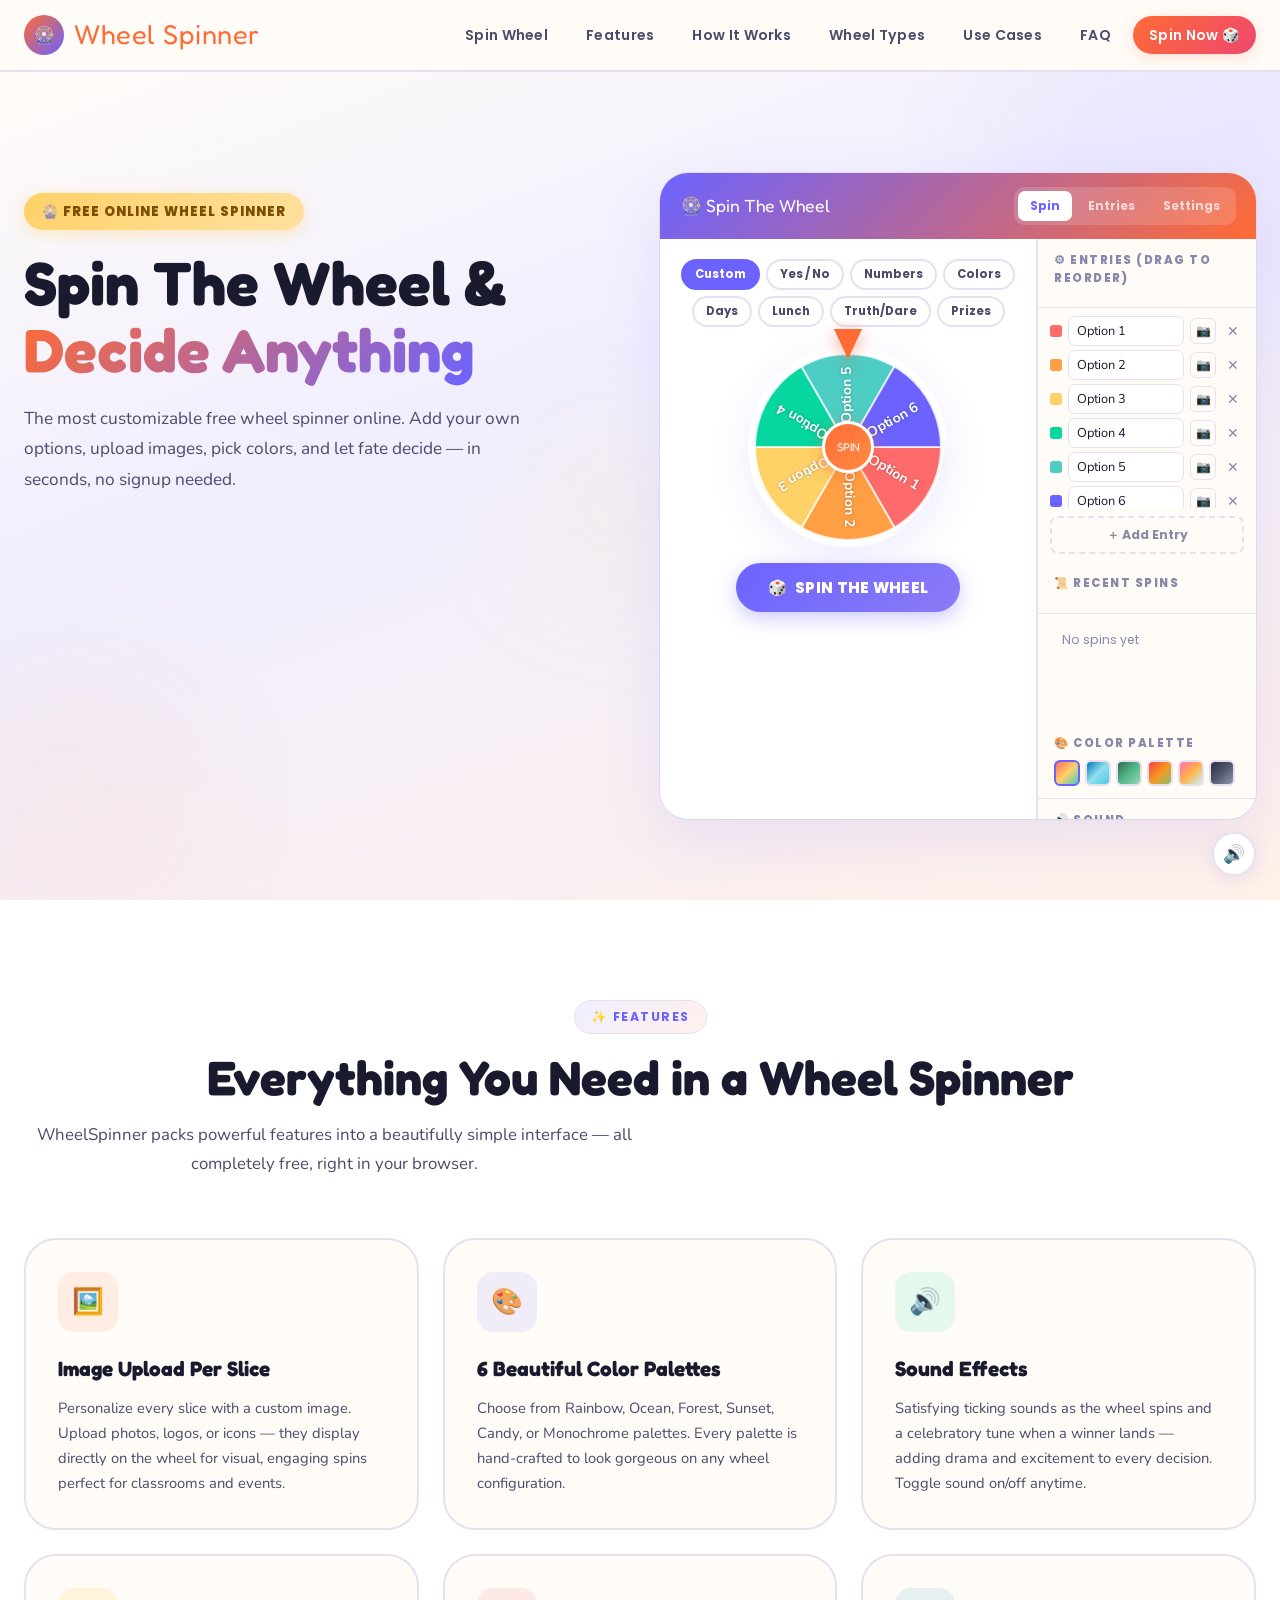
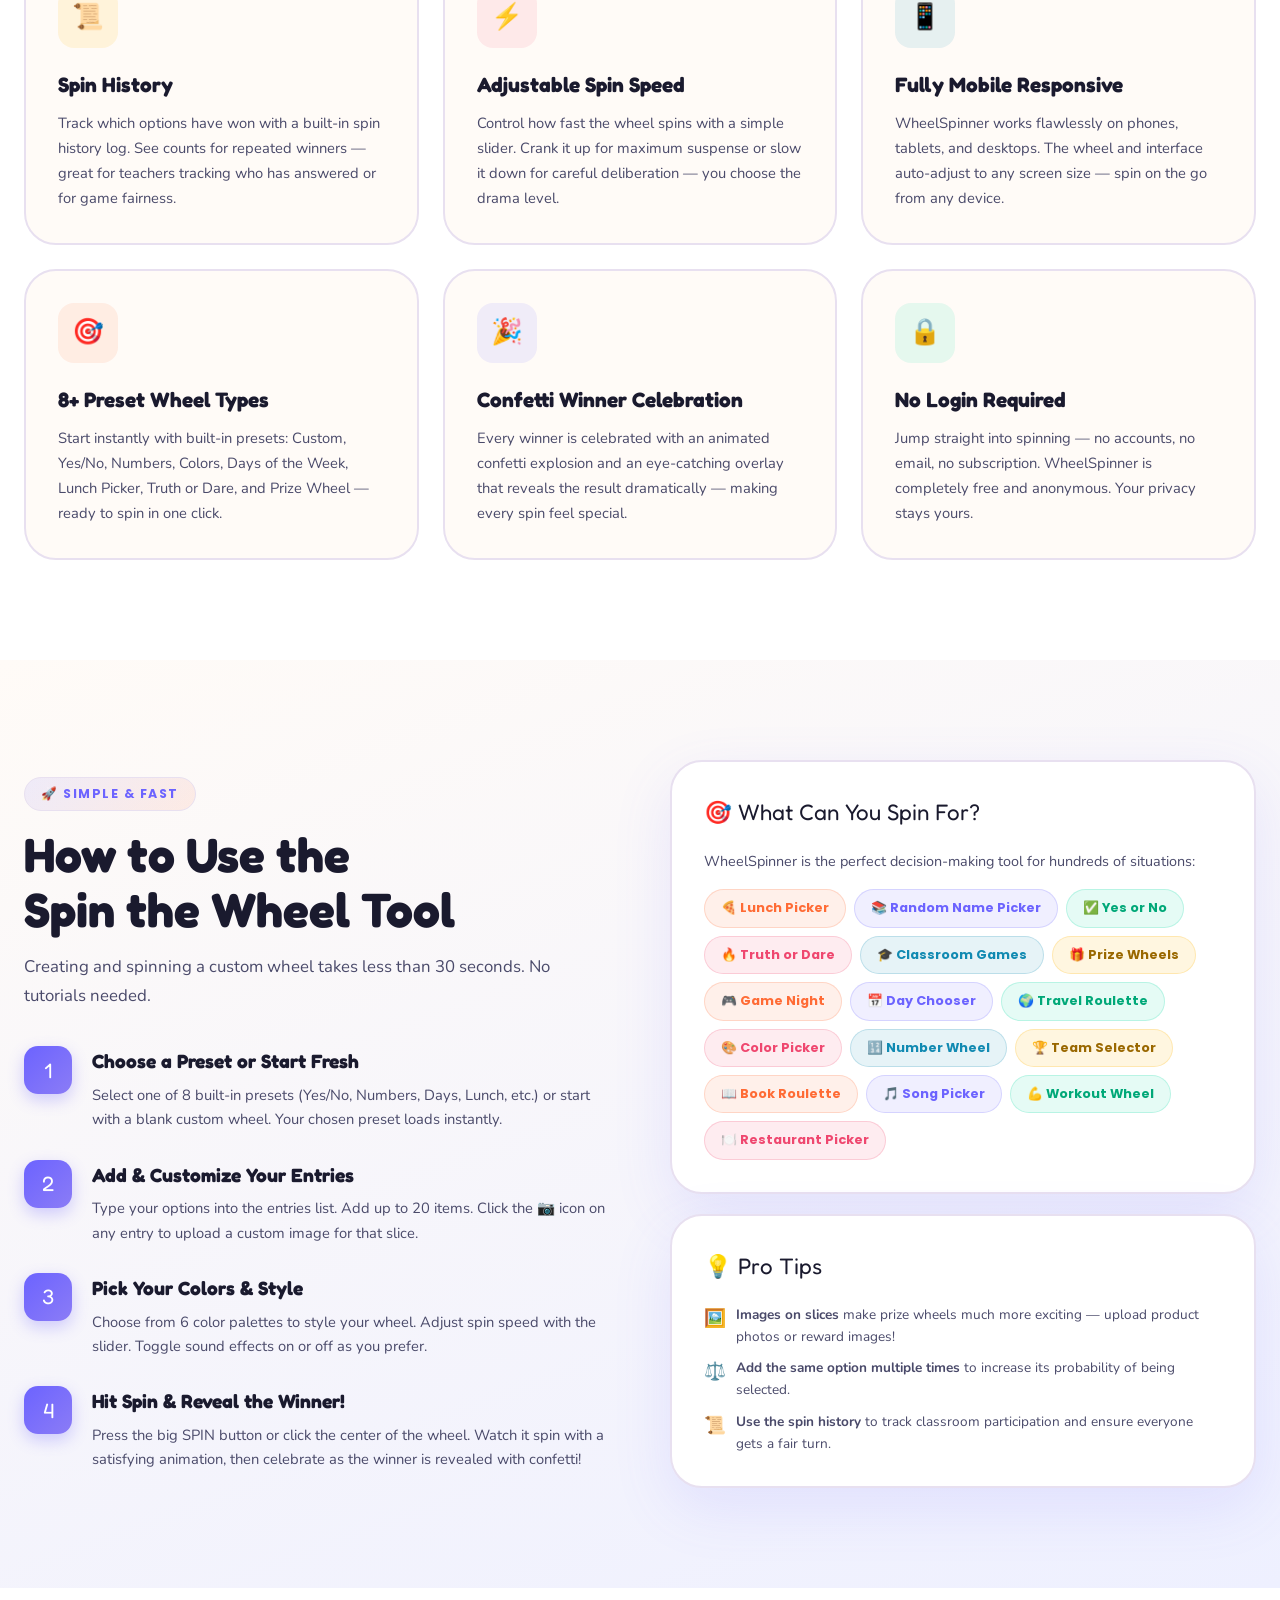
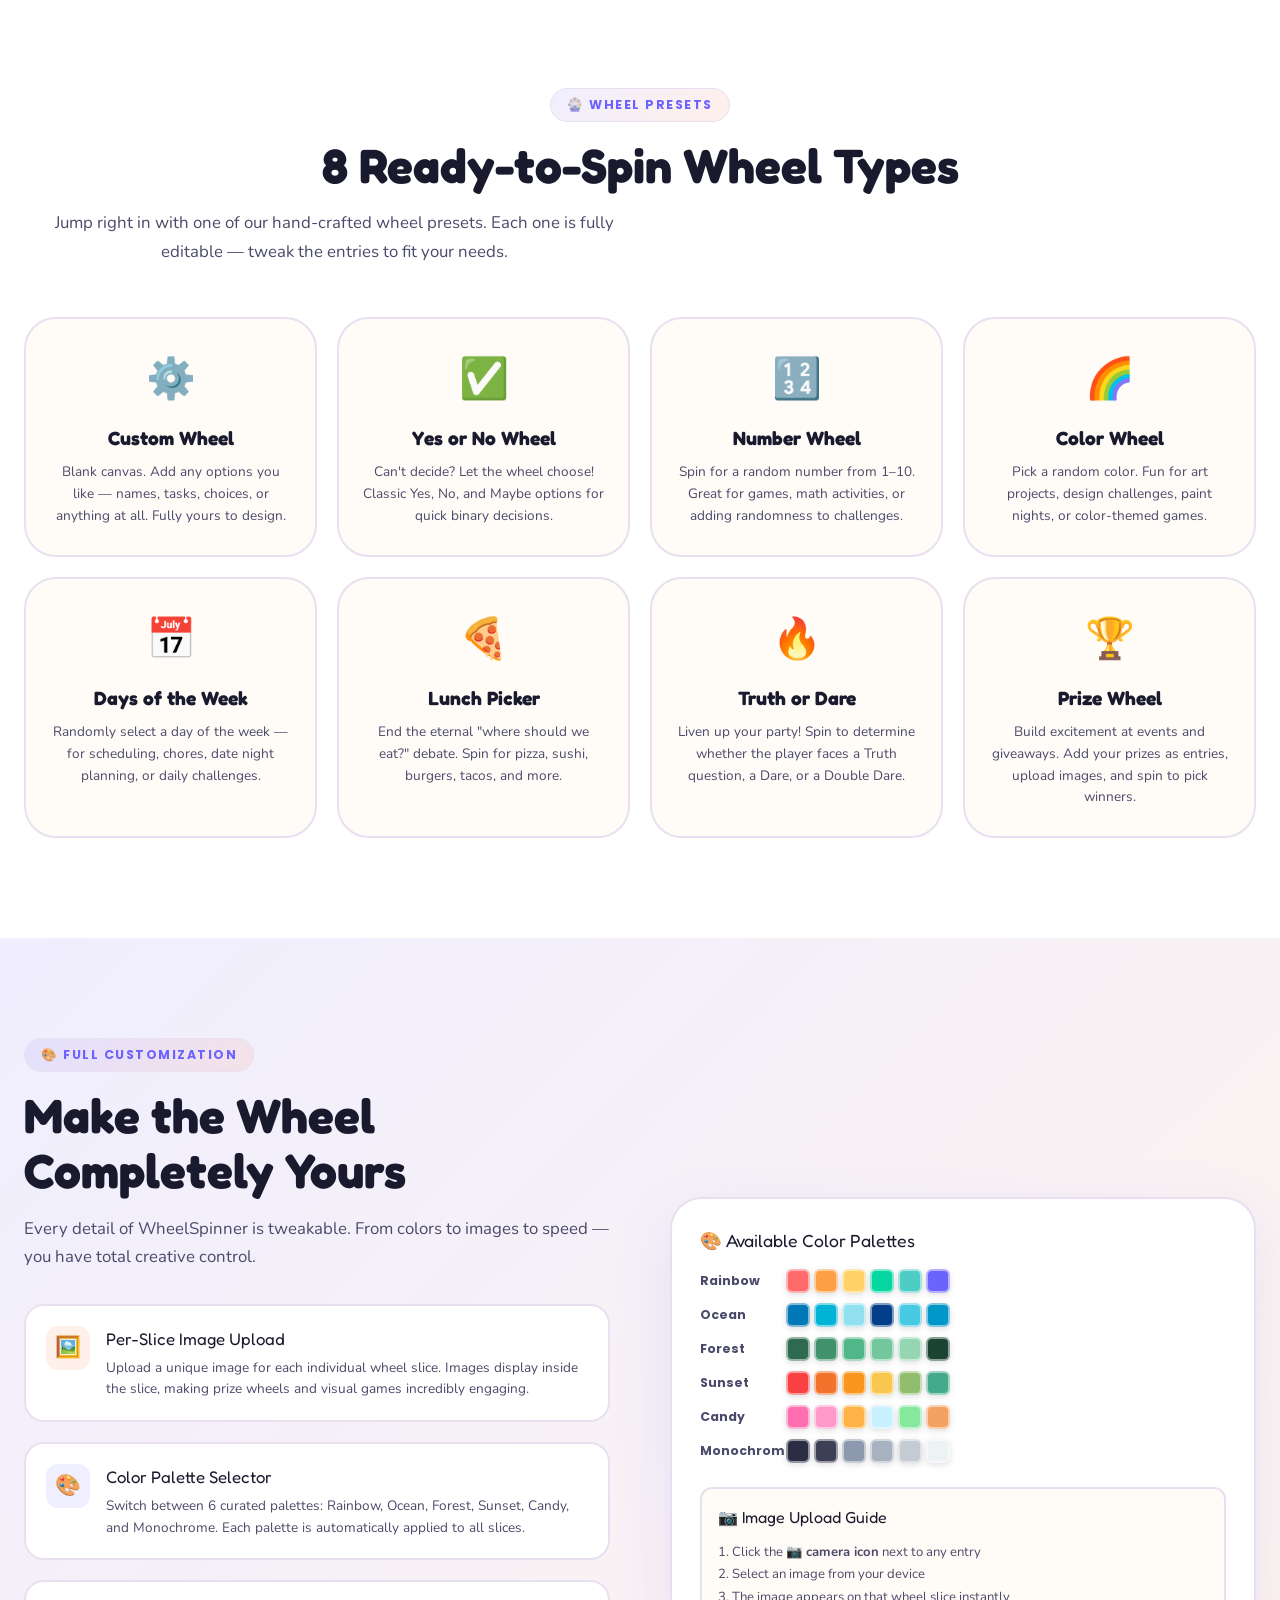
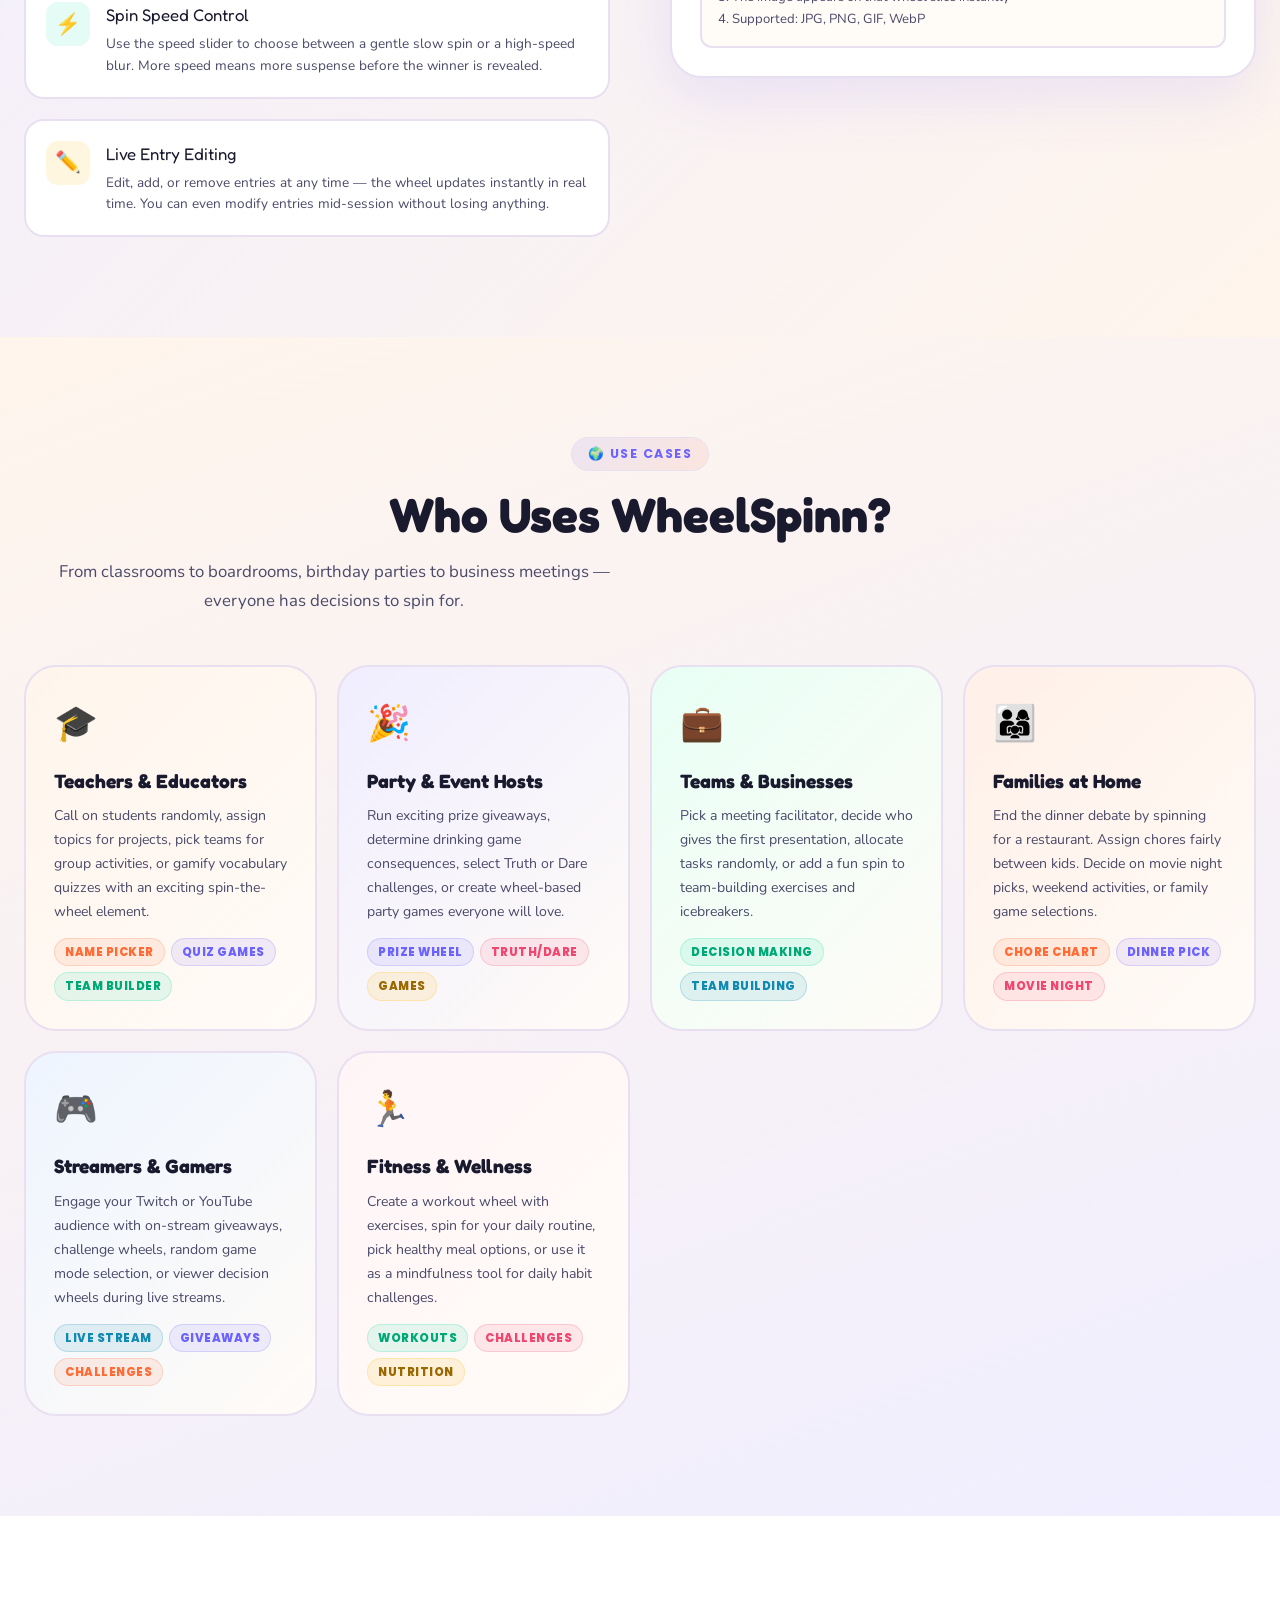
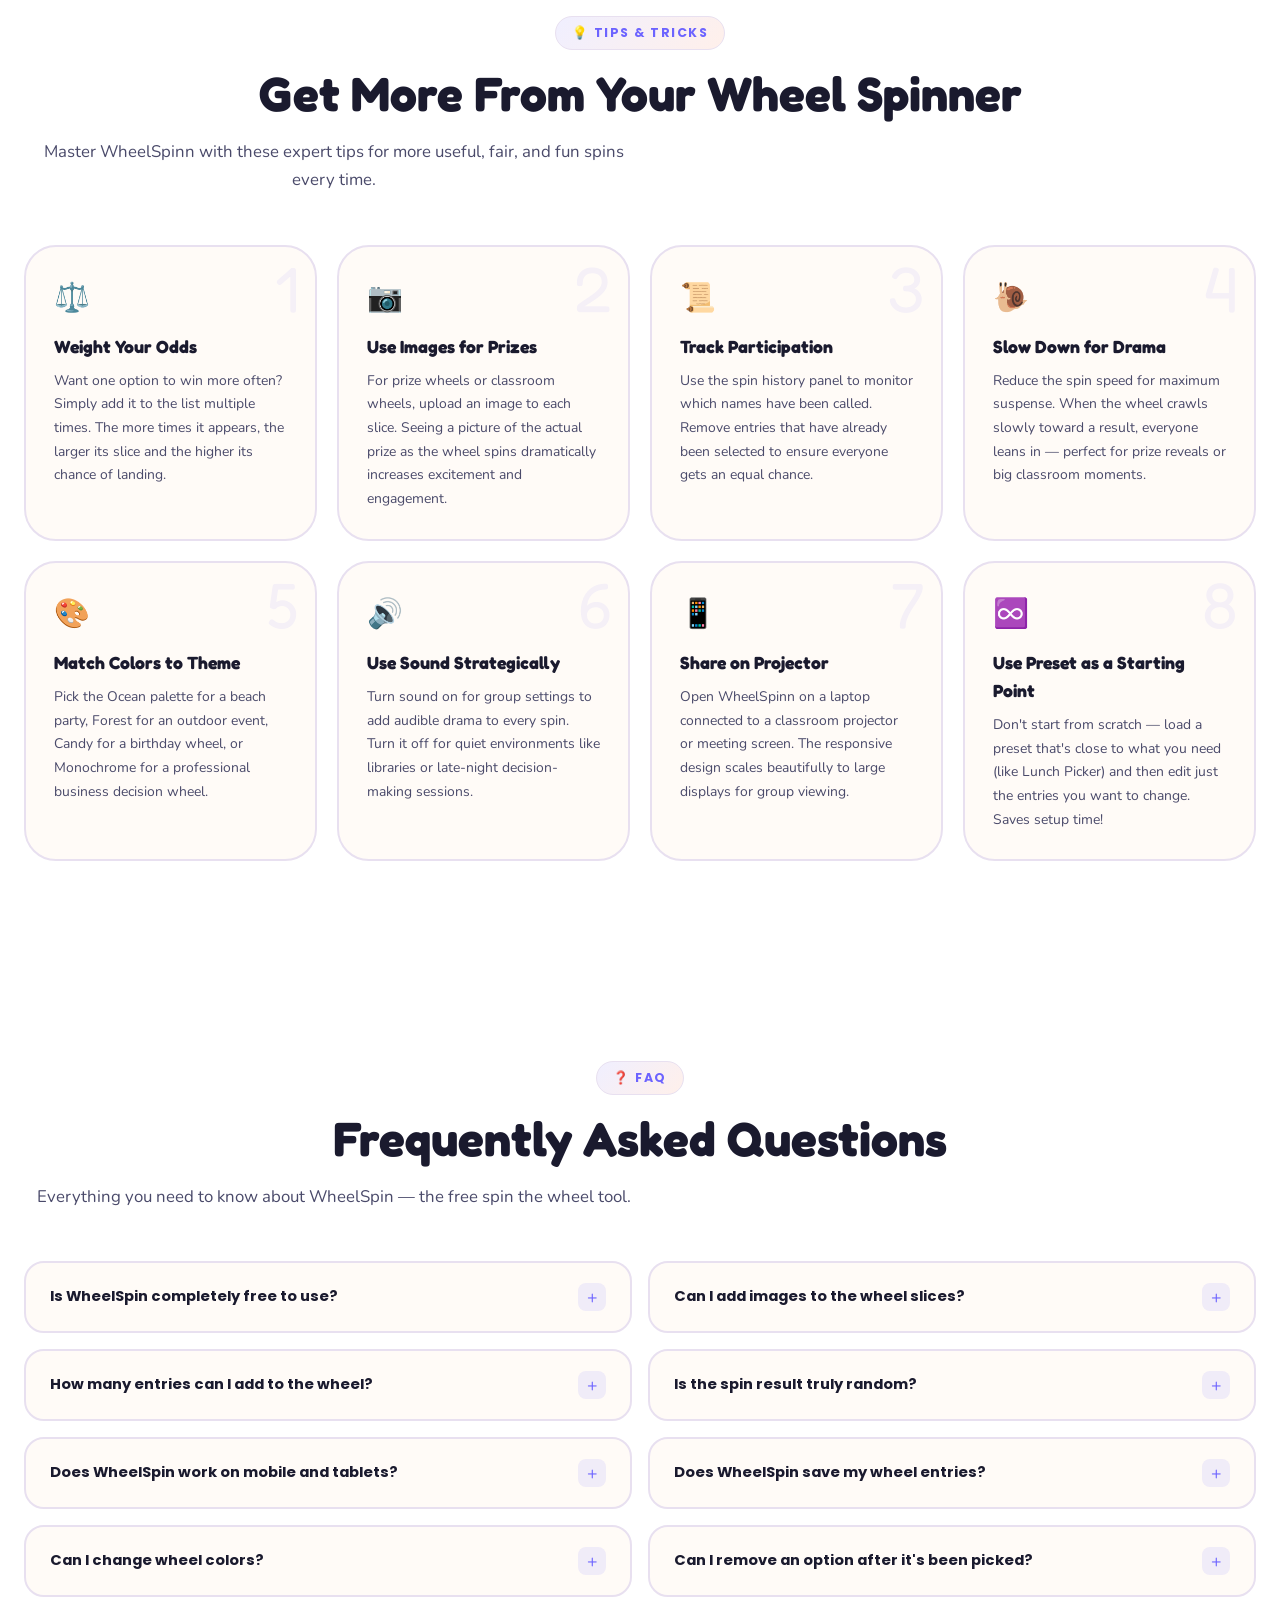
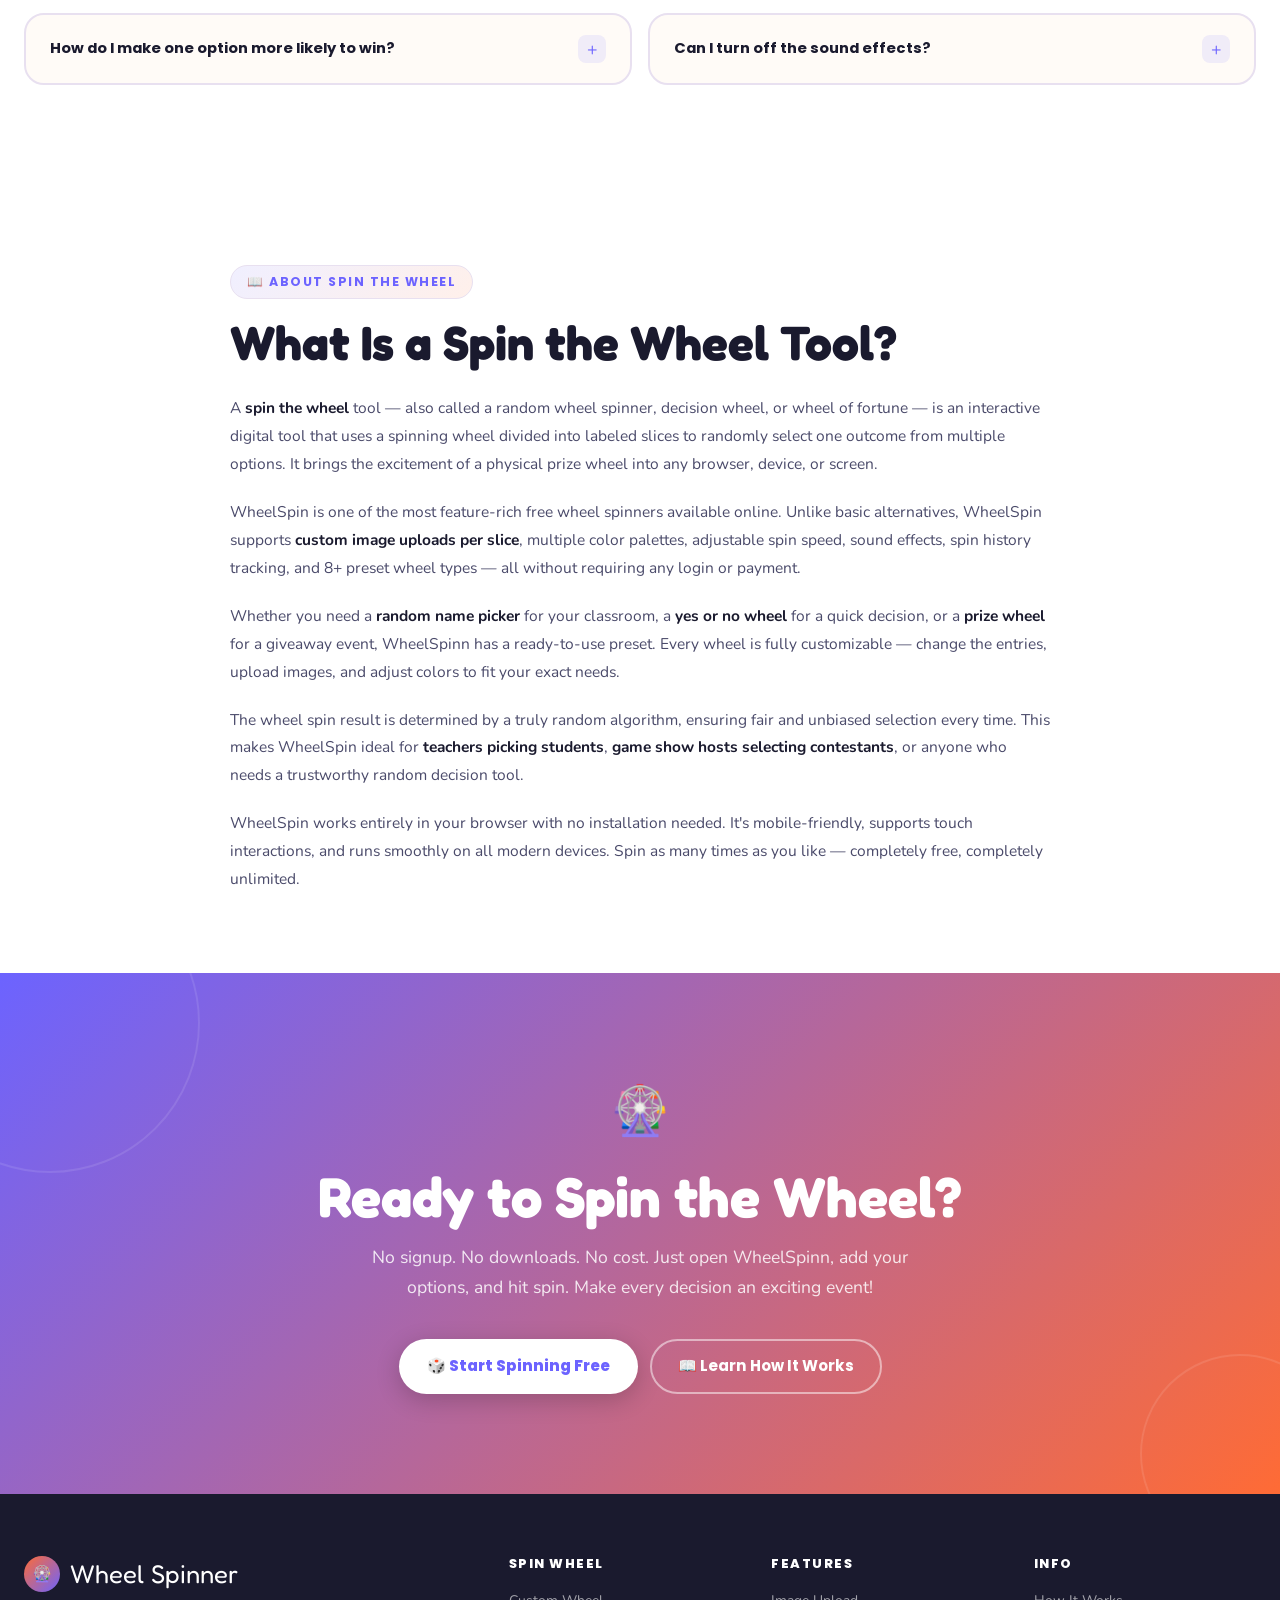
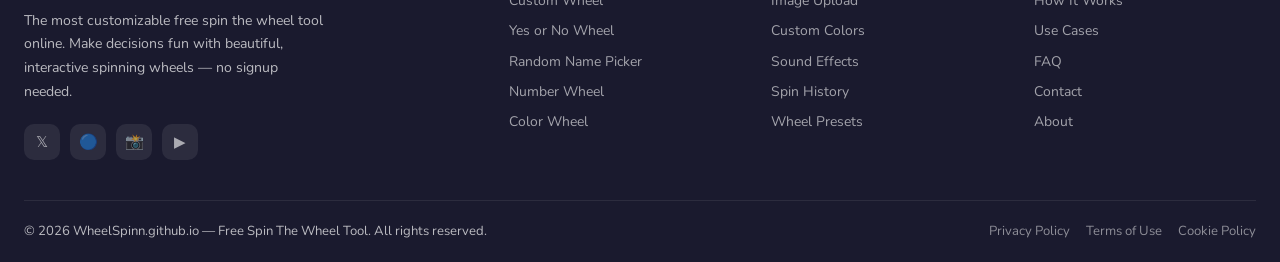
==== commit 4ce3e3c1: "Update index.html" ====
--- a/index.html
+++ b/index.html
@@ -1,6 +1,15 @@
 <!DOCTYPE html>
 <html lang="en">
 <head>
+  <!-- Google tag (gtag.js) -->
+<script async src="https://www.googletagmanager.com/gtag/js?id=G-T52HHBXC6G"></script>
+<script>
+  window.dataLayer = window.dataLayer || [];
+  function gtag(){dataLayer.push(arguments);}
+  gtag('js', new Date());
+
+  gtag('config', 'G-T52HHBXC6G');
+</script>
   <meta charset="UTF-8">
   <meta name="viewport" content="width=device-width, initial-scale=1.0">
   <title>Spin The Wheel — Free Online Random Wheel Spinner | Wheel Spin</title>
--- a/css/style.css
+++ b/css/style.css
@@ -300,7 +300,7 @@
   width: 220px; border-left: 2px solid var(--border);
   background: var(--bg);
   display: flex; flex-direction: column;
-  max-height: 580px; overflow-y: auto;
+  height: 580px; overflow: hidden;
 }
 .sidebar-section {
   padding: 12px 16px;
@@ -383,8 +383,9 @@
 .entries-list {
   display: flex; flex-direction: column; gap: 4px;
   padding: 8px 12px;
-  flex: 1; overflow-y: auto;
-  max-height: 280px;
+  flex: 0 0 auto;
+  height: 200px;
+  overflow-y: auto;
 }
 .entry-row {
   display: flex; align-items: center; gap: 6px;
@@ -460,7 +461,10 @@
 /* History */
 .history-list {
   display: flex; flex-direction: column; gap: 4px;
-  padding: 8px 12px; max-height: 120px; overflow-y: auto;
+  padding: 8px 12px;
+  flex: 0 0 auto;
+  height: 108px;
+  overflow-y: auto;
 }
 .history-item {
   font-family: var(--font-ui); font-size: 0.76rem;
